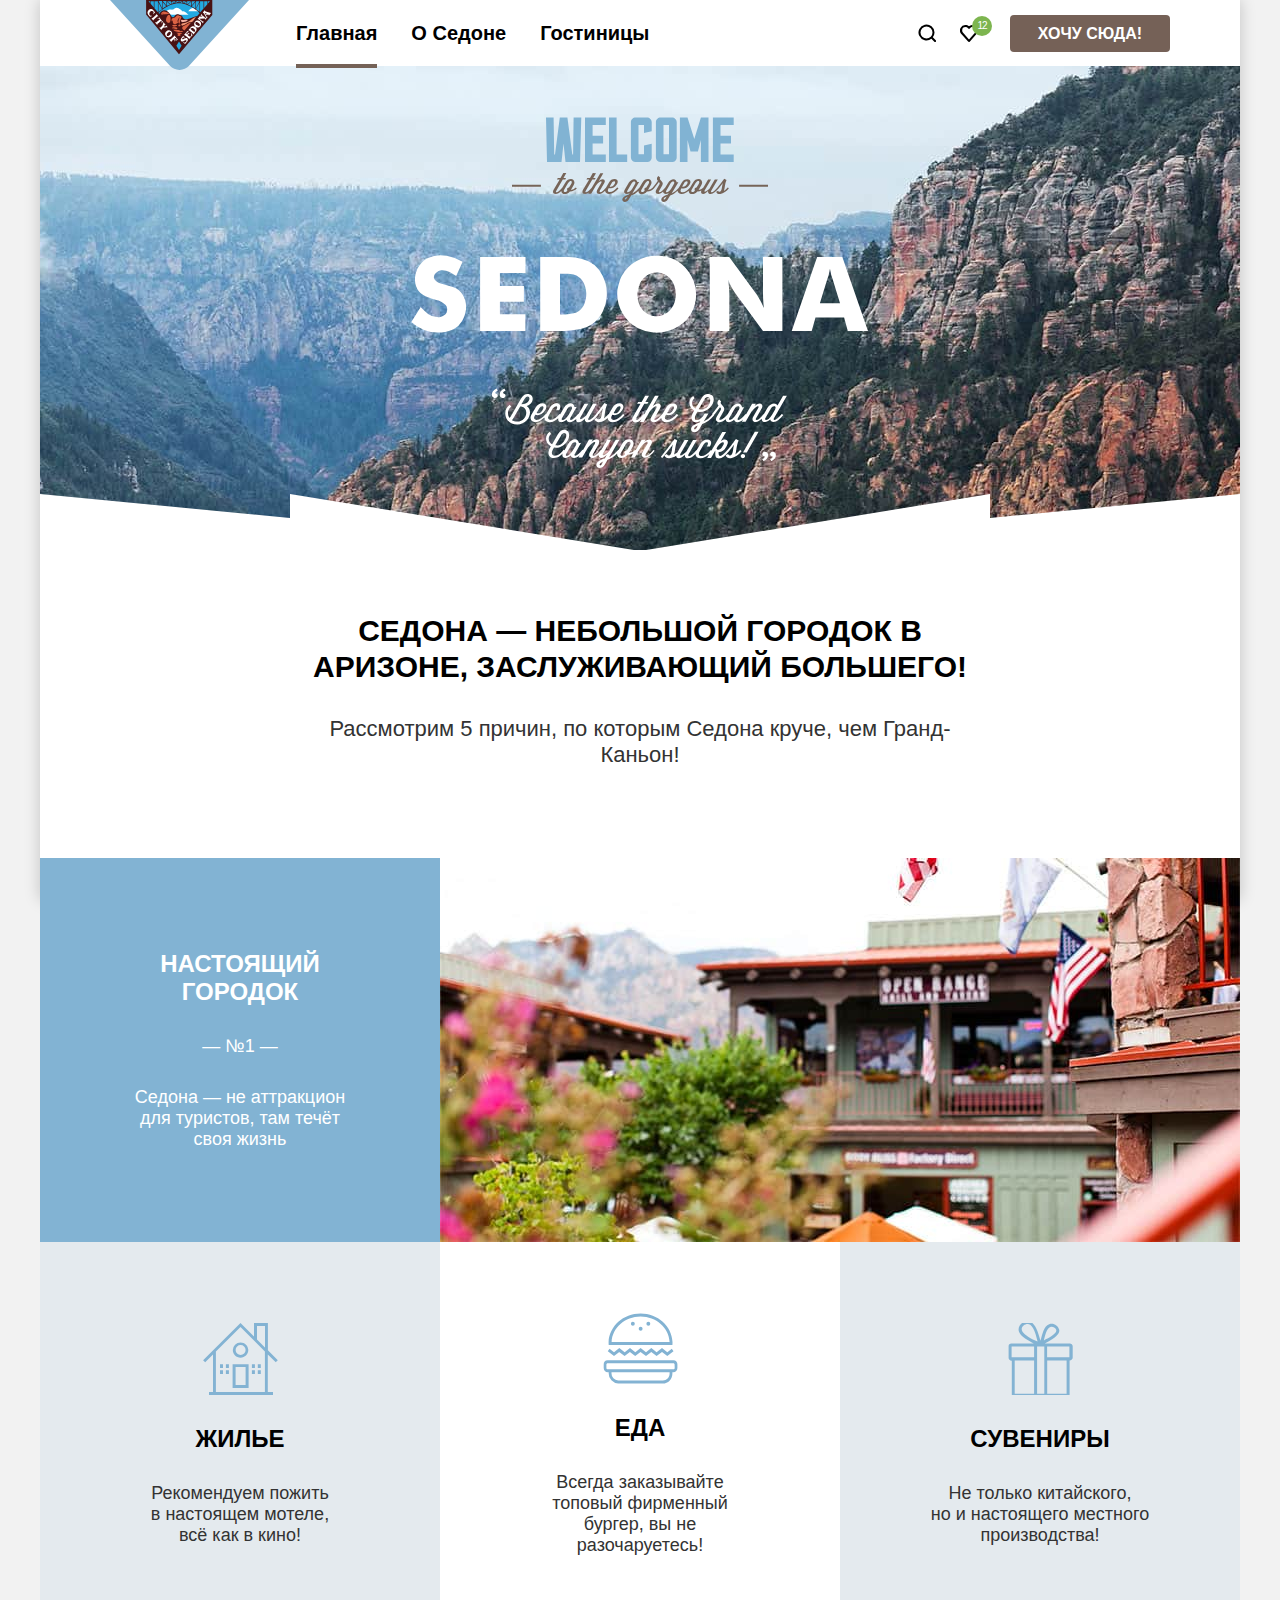
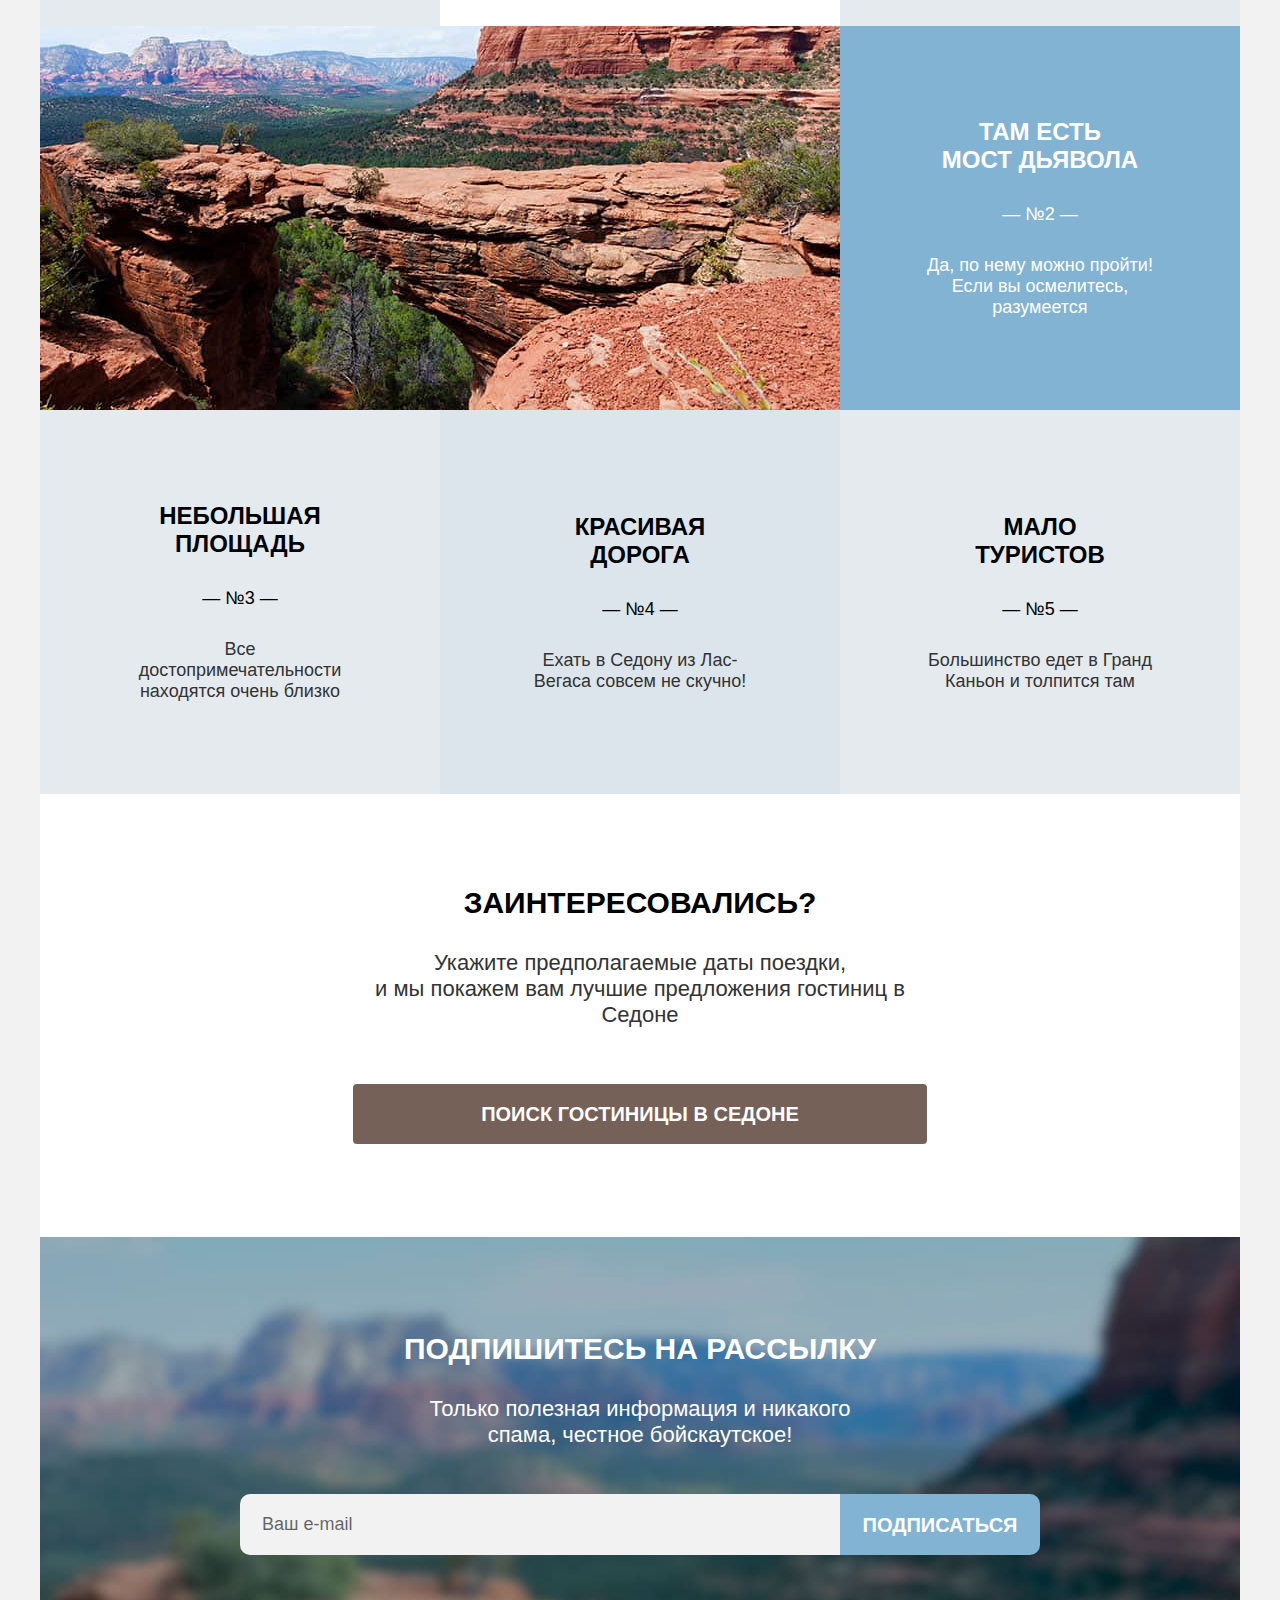
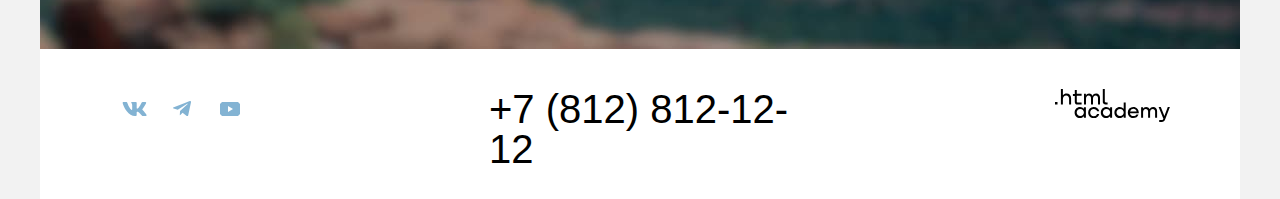
==== index.html @ fab1c2df "Добавляет стилизацию инпутам" ====
<!DOCTYPE html>
<html lang="ru">
  <head>
    <meta charset="utf-8" />
    <title>HTML Academy: Седона</title>
    <link rel="stylesheet" href="styles/style.css" />
  </head>

  <body>
    <div class="size-fix">
      <header class="page-header">
        <nav class="navigation">
          <a class="page-header-logo" href="index.html">
            <img
              class="page-header-logo-img"
              alt="Логотип."
              src="images/sedona-logo.svg"
              width="139"
              height="70"
            />
          </a>
          <ul class="navigation-list">
            <li class="navigation-item navigation-item-current">
              <a class="navigation-link navigation-link-current" href="index.html">Главная</a>
            </li>
            <li class="navigation-item">
              <a class="navigation-link" href="#">О Седоне</a>
            </li>
            <li class="navigation-item">
              <a class="navigation-link" href="catalog.html">Гостиницы</a>
            </li>
          </ul>
          <ul class="navigation-list navigation-list-icons">
            <li class="navigation-icon">
              <a class="navigation-link-icon" href="#">
                <svg
                  class="navigation-icon-svg"
                  width="18"
                  height="18"
                  fill="none"
                  aria-hidden="true"
                  focusable="false"
                  xmlns="http://www.w3.org/2000/svg"
                >
                  <path
                    d="m18.5 17-3.7-3.7a8 8 0 0 0 1.7-4.8 8 8 0 1 0-3.1 6.3l3.7 3.7 1.4-1.5Zm-10-2.5a6 6 0 0 1-6-6 6 6 0 0 1 12 0 6 6 0 0 1-6 6Z"
                    fill="#000"
                  />
                </svg>
                <span class="visually-hidden">Поиск</span>
              </a>
            </li>
            <li class="navigation-icon">
              <a class="navigation-link-icon" href="#">
                <svg
                  class="navigation-icon-svg"
                  width="18"
                  height="17"
                  fill="none"
                  aria-hidden="true"
                  focusable="false"
                  xmlns="http://www.w3.org/2000/svg"
                >
                  <path
                    d="M8.9 17a1 1 0 0 1-.8-.4l-7-7.9A5.4 5.4 0 0 1 5.5 0C6.8 0 8 .5 9 1.3a5.5 5.5 0 0 1 9 4.1c0 1.3-.5 2.5-1.3 3.4l-7 7.9c-.2.2-.4.3-.8.3Zm-6-9.5L9 14.4l6.2-7c.5-.5.7-1.2.7-2 0-1.8-1.5-3.3-3.3-3.3-1 0-2 .5-2.7 1.3-.3.3-.6.4-.9.4-.3 0-.6-.2-.8-.4a3.7 3.7 0 0 0-2.7-1.3 3.3 3.3 0 0 0-3.3 3.3c-.1.9.3 1.6.7 2.1-.1 0-.1 0 0 0Z"
                    fill="#000"
                  />
                </svg>
                <span class="visually-hidden">Избранное</span>
                <span class="navigation-item favourite-number">12</span>
              </a>
            </li>
            <li class="navigation-icon">
              <a class="navigation-link-icon" href="#">
                <span class="button navigation-button button-small button-brown"
                  >Хочу сюда!</span
                >
              </a>
            </li>
          </ul>
        </nav>
      </header>

      <main class="main-container main-index">
        <section class="promo-image">
          <h1 class="visually-hidden">Сайт города Седона.</h1>

          <div class="promo-image-bottom">
            <img
              class="promo-text"
              src="images/welcome-to-sedona-because-logo.svg"
              alt="Welcome to the gorgeous Sedona. Because the Grand Canyon sucks!"
              width="458"
              height="352"
            />
          </div>
        </section>

        <section class="promo">
          <div class="promo-container">
            <p class="promo-title">
              Седона — небольшой городок в Аризоне, заслуживающий большего!
            </p>
            <p class="promo-description">
              Рассмотрим 5 причин, по которым Седона круче, чем Гранд-Каньон!
            </p>
          </div>
        </section>

        <section class="advantages">
          <h2 class="visually-hidden">5 причин посетить город Седона</h2>

          <ul class="advantages-list">
            <li
              class="advantages-item advantages-item-big advantages-item-container"
            >
              <div class="advantages-block advantages-block-with-photo">
                <h3 class="advantages-title">Настоящий городок</h3>
                <span class="advantages-number">— №1 —</span>
                <p class="advantages-description">
                  Седона — не аттракцион для туристов, там течёт своя жизнь
                </p>
              </div>
              <div
                class="advantages-block-image advantages-block-image-true-towm"
              ></div>
              <ul class="advantages-list-true-town">
                <li class="advantages-item">
                  <div
                    class="advantages-block advantages-block-light-blue advantages-block-accomodation"
                  >
                    <h3 class="advantages-title">Жилье</h3>
                    <p class="advantages-description">
                      Рекомендуем пожить<br />
                      в настоящем мотеле,<br />
                      всё как в кино!
                    </p>
                  </div>
                </li>
                <li class="advantages-block-true-town">
                  <div
                    class="advantages-block advantages-block-white advantages-block-food"
                  >
                    <h3 class="advantages-title">Еда</h3>
                    <p class="advantages-description">
                      Всегда заказывайте<br />
                      топовый фирменный бургер, вы не разочаруетесь!
                    </p>
                  </div>
                </li>
                <li class="advantages-item">
                  <div
                    class="advantages-block advantages-block-light-blue advantages-block-souvenirs"
                  >
                    <h3 class="advantages-title">Сувениры</h3>
                    <p class="advantages-description">
                      Не только китайского,<br />
                      но и настоящего местного производства!
                    </p>
                  </div>
                </li>
              </ul>
            </li>
            <li class="advantages-item advantages-item-big">
              <div
                class="advantages-block-image advantages-block-image-devils-bridge"
              ></div>
              <div class="advantages-block advantages-block-with-photo">
                <h3 class="advantages-title">Там есть <br />мост дьявола</h3>
                <span class="advantages-number">— №2 —</span>
                <p class="advantages-description">
                  Да, по нему можно пройти! Если вы осмелитесь, разумеется
                </p>
              </div>
            </li>
            <li class="advantages-item">
              <div class="advantages-block advantages-block-light-blue">
                <h3 class="advantages-title">Небольшая площадь</h3>
                <span class="advantages-number">— №3 —</span>
                <p class="advantages-description">
                  Все достопримечательности находятся очень близко
                </p>
              </div>
            </li>
            <li class="advantages-item">
              <div class="advantages-block advantages-block-blue">
                <h3 class="advantages-title">
                  Красивая<br />
                  дорога
                </h3>
                <span class="advantages-number">— №4 —</span>
                <p class="advantages-description">
                  Ехать в Седону из Лас-Вегаса совсем не скучно!
                </p>
              </div>
            </li>
            <li class="advantages-item">
              <div class="advantages-block advantages-block-light-blue">
                <h3 class="advantages-title">Мало <br />туристов</h3>
                <span class="advantages-number">— №5 —</span>
                <p class="advantages-description">
                  Большинство едет в Гранд Каньон и толпится там
                </p>
              </div>
            </li>
          </ul>
        </section>

        <section class="interested">
          <div class="interested-container">
            <h2 class="interested-title">Заинтересовались?</h2>
            <p class="interested-description">
              Укажите предполагаемые даты поездки,<br />
              и мы покажем вам лучшие предложения гостиниц в Седоне
            </p>
            <a class="button interested-button button-brown" href="catalog.html">
              поиск гостиницы в Седоне
            </a>
          </div>
        </section>
      </main>

      <!-- Футер -->

      <footer class="page-footer">
        <section class="subscription subscription-page">
          <div class="subscription-container">
            <h2 class="sudscription-title">Подпишитесь на рассылку</h2>
            <p class="subscription-description">
              Только полезная информация и никакого спама, честное бойскаутское!
            </p>
            <form
              class="subscription-form"
              action="https://echo.htmlacademy.ru/"
              method="post"
            >
              <input class="subscription-email" type="email" name="email" placeholder="Ваш e-mail" />
              <button class="button subscription-button button-blue" type="submit">
                Подписаться
              </button>
            </form>
          </div>
        </section>

            <section class="page-footer-bottom">
              <div class="page-footer-navigation">
                <section class="footer-social">
                  <h2 class="visually-hidden">Ссылки на социальные сети</h2>
                  <ul class="footer-social-list">
                    <li class="footer-social-item">
                      <a
                        class="footer-social-link"
                        href="https://vk.com/htmlacademy"
                      >
                        <svg
                          class="footer-social-icon"
                          width="25"
                          height="14"
                          viewBox="0 0 25 14"
                          fill="none"
                          xmlns="http://www.w3.org/2000/svg"
                        >
                          <path
                            fill-rule="evenodd"
                            clip-rule="evenodd"
                            d="M24.12.95c.16-.55 0-.95-.8-.95H20.7c-.67 0-.98.35-1.15.73 0 0-1.33 3.2-3.22 5.27-.61.6-.9.8-1.23.8-.16 0-.41-.2-.41-.74V.95c0-.66-.19-.95-.74-.95H9.82c-.42 0-.67.3-.67.6 0 .61.95.76 1.04 2.5v3.8c0 .84-.15.99-.48.99-.9 0-3.06-3.21-4.34-6.89-.25-.71-.5-1-1.18-1H1.57c-.75 0-.9.35-.9.73 0 .68.89 4.07 4.14 8.55 2.17 3.06 5.23 4.72 8 4.72 1.68 0 1.88-.37 1.88-1v-2.32c0-.73.16-.88.7-.88.38 0 1.05.2 2.6 1.67 1.79 1.75 2.08 2.53 3.08 2.53h2.63c.75 0 1.12-.37.9-1.1-.23-.72-1.08-1.77-2.2-3.02-.62-.7-1.54-1.47-1.82-1.86-.39-.49-.28-.7 0-1.14 0 0 3.2-4.43 3.54-5.93Z"
                            fill="#83B3D3"
                          />
                        </svg>
                        <span class="visually-hidden">VK</span>
                      </a>
                    </li>
                    <li class="footer-social-item">
                      <a class="footer-social-link" href="https://t.me/htmlacademy">
                        <svg
                          class="footer-social-icon"
                          width="18"
                          height="16"
                          viewBox="0 0 18 16"
                          fill="none"
                          xmlns="http://www.w3.org/2000/svg"
                        >
                          <path
                            d="M16.79.1.84 6.25c-1.09.43-1.08 1.04-.2 1.31l4.1 1.28 9.47-5.98c.44-.27.85-.12.52.18L7.05 9.96l-.28 4.22c.41 0 .6-.19.83-.41l1.99-1.93 4.13 3.05c.77.42 1.31.2 1.5-.7l2.72-12.8c.28-1.12-.43-1.62-1.16-1.3Z"
                            fill="#83B3D3"
                          />
                        </svg>
                        <span class="visually-hidden">Telegram</span>
                      </a>
                    </li>
                    <li class="footer-social-item">
                      <a
                        class="footer-social-link"
                        href="https://www.youtube.com/user/htmlacademyru"
                      >
                        <svg
                          class="footer-social-icon"
                          width="20"
                          height="14"
                          fill="none"
                          xmlns="http://www.w3.org/2000/svg"
                        >
                          <path
                            fill-rule="evenodd"
                            clip-rule="evenodd"
                            d="m18 0 2 2v10l-2 2H2l-2-2V2l2-2h16Zm-5 7-5 3V4l5 3Z"
                            fill="#83B3D3"
                          />
                        </svg>
                        <span class="visually-hidden">YouTube</span>
                      </a>
                    </li>
                  </ul>
                </section>

                <section class="phone">
                  <h2 class="visually-hidden">Телефон</h2>
                  <a class="phone-link" href="tel:+78128121212"
                    >+7 (812) 812-12-12</a
                  >
                </section>

                <section class="copyright">
                  <h2 class="visually-hidden">Кем сделан сайт</h2>
                  <a class="copyright-link" href="https://htmlacademy.ru/">
                    <svg
                      class="copyright-icon"
                      width="115"
                      height="33"
                      fill="none"
                      aria-hidden="true"
                      focusable="false"
                      xmlns="http://www.w3.org/2000/svg"
                    >
                      <path
                        d="M0 12.9v2.6h2.5v-2.6H0ZM11.6 4.5c-1.6 0-2.8.7-3.6 1.7h-.1V0h-2v15.5h2v-5.3c0-2.1 1.3-3.6 3.3-3.6 1.8 0 2.9 1.4 2.9 3.2v5.7h2V9.4c.1-3-1.8-4.9-4.5-4.9ZM26.6 4.8h-4.8V1.1h-2v3.8h-1.9v2h1.9v6c0 1.7 1 2.7 2.7 2.7h4.1v-2h-3.7c-.7 0-1.1-.4-1.1-1.1V6.8h4.8v-2ZM41.1 4.6c-1.6 0-2.9.8-3.5 2.1h-.1a3.7 3.7 0 0 0-3.4-2.1c-1.4 0-2.5.8-3.1 1.8h-.1V4.8H29v10.6h2V10c0-2 1-3.5 2.6-3.5 1.5 0 2.4 1 2.4 2.6v6.3h2V9.8c0-2.4 1.4-3.3 2.6-3.3 1.5 0 2.4 1 2.4 2.6v6.3h2V8.9c.1-2.5-1.4-4.3-3.9-4.3ZM47.8 12.7c0 1.7 1 2.7 2.8 2.7h2v-2h-1.7c-.7 0-1.1-.4-1.1-1.1V0h-2v12.7ZM28.9 19.7a4.9 4.9 0 0 0-3.9-1.8c-3.1 0-5.4 2.3-5.4 5.6s2.3 5.6 5.4 5.6c1.8 0 3-.8 3.8-1.9h.1v1.6h2V18.2h-2v1.5Zm-3.6 7.4a3.5 3.5 0 0 1-3.6-3.6c0-2 1.4-3.6 3.6-3.6s3.6 1.6 3.6 3.6c0 1.9-1.4 3.6-3.6 3.6ZM44.2 22c-.5-2.4-2.6-4.1-5.4-4.1a5.4 5.4 0 0 0-5.6 5.6c0 3.1 2.2 5.6 5.6 5.6 2.8 0 4.9-1.8 5.4-4.2h-2.1a3.4 3.4 0 0 1-3.3 2.3 3.5 3.5 0 0 1-3.6-3.6c0-2 1.4-3.6 3.6-3.6 1.6 0 2.8 1 3.3 2.2h2.1V22ZM55.1 19.7a4.9 4.9 0 0 0-3.9-1.8c-3.1 0-5.4 2.3-5.4 5.6s2.3 5.6 5.4 5.6c1.8 0 3-.8 3.8-1.9h.1v1.6h2V18.2h-2v1.5Zm-3.6 7.4a3.5 3.5 0 0 1-3.6-3.6c0-2 1.4-3.6 3.6-3.6s3.6 1.6 3.6 3.6c0 1.9-1.5 3.6-3.6 3.6ZM68.7 19.8a5 5 0 0 0-3.9-1.9c-3.1 0-5.4 2.3-5.4 5.6s2.2 5.6 5.4 5.6c1.7 0 3-.8 3.8-1.8h.1v1.5h2V13.4h-2v6.4Zm-3.6 7.3a3.5 3.5 0 0 1-3.6-3.6c0-2 1.4-3.6 3.6-3.6s3.6 1.6 3.6 3.6c-.1 2-1.5 3.6-3.6 3.6ZM78.3 17.9a5.4 5.4 0 0 0-5.5 5.6c0 3 2.1 5.6 5.5 5.6 2.5 0 4.5-1.3 5.2-3.6h-2.1c-.5 1-1.6 1.6-3 1.6-1.9 0-3.3-1.3-3.4-2.9h8.8c.2-3.6-2-6.3-5.5-6.3Zm0 1.9c1.7 0 3 1 3.3 2.6h-6.5a3.2 3.2 0 0 1 3.2-2.6ZM98.2 17.9a4 4 0 0 0-3.6 2h-.1c-.6-1.2-1.8-2-3.4-2-1.4 0-2.5.7-3.1 1.8v-1.5h-1.9v10.6h2v-5.4c0-2 1-3.4 2.6-3.5 1.5 0 2.4 1 2.4 2.6v6.3h2v-5.6c0-2.4 1.4-3.3 2.6-3.3 1.5 0 2.4 1 2.4 2.6v6.3h2v-6.5c.1-2.6-1.4-4.4-3.9-4.4ZM109.4 27l-3.6-8.9h-2.2l4.8 11.6c-.3.9-.7 1.2-1.7 1.2h-2.5v2h2.5c1.8 0 2.8-.8 3.5-2.6l4.7-12.2h-2.1l-3.4 8.9Z"
                        fill="#000"
                      />
                    </svg>
                  </a>
                </section>
              </div>
            </section>
      </footer>
    </div>
  </body>
</html>
---- styles/style.css ----
@font-face {
  font-family: "PT Sans";
  font-style: normal;
  font-weight: 400;
  src: url("../fonts/ptsans-400.woff2") format("woff2");
  font-display: swap;
}

@font-face {
  font-family: "PT Sans";
  font-style: normal;
  font-weight: 700;
  src: url("../fonts/ptsans-700.woff2") format("woff2");
  font-display: swap;
}

/* Общие для страницы */

html {
  height: 100%;
}

body {
  margin: 0 auto;
  display: flex;
  flex-direction: column;
  height: 100%;
  font-family: "PT Sans", sans-serif;
  font-size: 22px;
  line-height: 26px;
  background-color: #F2F2F2;
  color: #000000;
}

.size-fix {
  display: flex;
  flex-direction: column;
  width: 1200px;
  min-height: 100%;
  margin: 0 auto;
  box-shadow: 0px 0px 15px rgba(0, 0, 0, 0.2);
}

.visually-hidden {
  position: absolute;
  width: 1px;
  height: 1px;
  margin: -1px;
  padding: 0;
  border: 0;
  clip: rect(0 0 0 0);
  overflow: hidden;
}

.button {
  text-transform: uppercase;
  font-weight: 700;
  text-decoration: none;
  text-align: center;
  color: #FFFFFF;
  border-radius: 4px;
  cursor: pointer;
}

.button:active {
  color: rgba(255, 255, 255, 0.3);
}

.button:disabled {
  background-color: #E5E5E5;
}

.button-small {
  display: block;
  margin: 0;
  padding-top: 9px;
  padding-right: 15px;
  padding-bottom: 8px;
  padding-left: 15px;
}

.button-brown:hover,
.button-brown:focus {
  background-color: #615048;
}

.button-blue:hover,
.button-blue:focus {
  background-color: #68A2CA;
}

.button-favourits-added:hover,
.button-favourits-added:focus {
  background-color: #6C9E42;
}

.page-select {
  margin: 0;
  padding: 0;
  height: 49px;
  border: 2px solid #E5E5E5;
  border-radius: 4px;
  font-size: 18px;
  line-height: 21px;
  font-family: inherit;
  vertical-align: center;
  color: #333333;
  background-image: url("../images/selector-arrow.svg");
  background-repeat: no-repeat;
  background-position: right 21px center;
  background-size: 12px;
  cursor: pointer;
  outline-style: none;
  appearance: none;
  -webkit-appearance: none;
  -moz-appearance: none;
}

.page-select:hover,
.page-select:focus {
  border-color: #68A2CA;
}

.page-select:active {
  border-color: #3F5E72;
}

.page-select:disabled {
  border-color: rgba(0, 0, 0, 0.3);
  color: rgba(0, 0, 0, 0.3);
}

/* Шапка */

.page-header {
  background: #FFFFFF;
  color: #000000;
}

.page-header-logo {
  display: block;
  width: 139px;
  min-height: 100%;
  margin: 0;
  margin-right: 30px;
  margin-bottom: -5px;
  z-index: 1;
}

.page-header-logo-img {
  display: block;
}

.navigation {
  display: flex;
  width: 1060px;
  margin: 0 auto;
}

.navigation-list {
  display: flex;
  flex-wrap: wrap;
  margin: 0;
  padding: 0;
  width: 500px;
  list-style: none;
}

.navigation-list-icons {
  display: flex;
  flex-wrap: wrap;
  justify-content: flex-end;
  align-items: center;
  width: 310px;
  margin-left: auto;
  list-style: none;
}

.navigation-link-current::after {
  content: "";
  position: absolute;
  border: 2px solid #756257;
  height: 0px;
  left: 17px;
  right: 17px;
  top: 64px;
}

.navigation-link {
  display: block;
  position: relative;
  padding: 20px 17px;
  font-size: 20px;
  line-height: 26px;
  font-weight: 700;
  text-align: center;
  text-decoration: none;
  text-transform: capitalize;
  background: #FFFFFF;
  color: #000000;
}

.navigation-link-icon {
  position: relative;
  display: flex;
  align-items: center;
  justify-content: center;
  min-width: 42px;
  margin: 0;
  padding: 0;
  text-decoration: none;
}

.favourite-number {
  display: flex;
  position: absolute;
  align-items: center;
  justify-content: center;
  bottom: 6px;
  left: 24px;
  margin: 0;
  padding: 0;
  background-color: #7DB54F;
  width: 20px;
  height: 20px;
  border-radius: 50%;
  font-size: 10px;
  line-height: 13px;
  letter-spacing: -0.1em;
  font-weight: 400;
  color: #FFFFFF;
}

.navigation-button {
  min-width: 130px;
  margin-left: 20px;
  background: #756157;
  font-size: 16px;
  line-height: 20px;
}

/* Главная страница */

.main-container {
  margin: 0;
  flex-grow: 1;
}

.promo-image {
  background-image: url("../images/promo-background.jpg");
  background-repeat: no-repeat;
  background-size: 100% 100%;
  text-align: center;
  background-color: #000000;
  color: #FFFFFF;
}

.promo-text {
  display: block;
  margin: 0 auto;
}


.promo-image-bottom {
  padding-top: 51px;
  padding-bottom: 82px;
  margin-bottom: -1px;
  background-image: url("../images/promo-image-triangles.svg");
  background-size: auto auto;
  background-position: center bottom;
  background-repeat: no-repeat;
}

.promo {
  text-align: center;
  background-color: #FFFFFF;
  color: #000000;
  margin: 0;
  padding: 63px 0 90px;
}

.promo-container {
  width: 680px;
  margin: 0 auto;
}

.promo-title {
  font-weight: 700;
  font-size: 30px;
  line-height: 36px;
  text-transform: uppercase;
  margin: 0 0 31px;
}

.promo-description {
  color: #333333;
  margin: 0;
}


.advantages-list {
  margin: 0;
  padding: 0;
  display: grid;
  grid-template-columns: repeat(3, 400px);
  grid-template-rows: auto auto auto;
}

.advantages-block-image {
  min-height: 100%;
  background-size: auto auto;
  background-position: center bottom;
  background-repeat: no-repeat;
  grid-column: span 2;
}

.advantages-block-image-true-towm {
  background-image: url("../images/advantages-1.jpg");
}

.advantages-block-image-devils-bridge {
  background-image: url("../images/advantages-2.jpg");
}

.advantages-item-container {
  grid-column: span 3;
  display: grid;
  grid-template-columns: repeat(3, 400px);
  grid-template-rows: auto auto;
}

.advantages-list-true-town {
  margin: 0;
  padding: 0;
  display: grid;
  grid-template-columns: repeat(3, 400px);
  min-height: 384px;
  list-style-type: none;
}

.advantages-item {
  width: 400px;
  min-height: 384px;
  text-align: center;
  list-style-type: none;
}

.advantages-item-big {
  grid-column: span 3;
  display: grid;
  grid-template-columns: repeat(3, 400px);
}

.advantages-title {
  margin: 0;
  margin-bottom: 30px;
  font-weight: 700;
  font-size: 24px;
  line-height: 28px;
  text-transform: uppercase;
  color: #000000;
}

.advantages-number {
  margin: 0;
  margin-bottom: 30px;
  font-size: 18px;
  line-height: 21px;
  color: #000000;
}

.advantages-description {
  margin: 0;
  font-size: 18px;
  line-height: 21px;
  color: #333333;
}

.advantages-block {
  min-height: 384px;
  display: flex;
  padding: 0 85px;
  flex-direction: column;
  align-content: center;
  justify-content: center;
}


.advantages-block-with-photo {
  background-color: #82B3D3;
  color: #FFFFFF;
}

.advantages-block-with-photo .advantages-title {
  color: #FFFFFF;
}

.advantages-block-with-photo .advantages-number {
  color: #FFFFFF;
}

.advantages-block-with-photo .advantages-description {
  color: #FFFFFF;
}

.advantages-block-light-blue {
  background-color: rgba(131, 179, 211, 0.12);
}

.advantages-block-white {
  background-color: #FFFFFF;
}

.advantages-block-blue {
  background-color: rgba(131, 179, 211, 0.2);
}

.advantages-block-accomodation::before {
  content: "";
  width: 75px;
  height: 72px;
  margin: 0 auto;
  margin-bottom: 30px;
  background-image: url("../images/accomodation-icon.svg");
  background-repeat: no-repeat;
  background-position: center;
}

.advantages-block-food::before {
  content: "";
  width: 75px;
  height: 72px;
  margin: 0 auto;
  margin-bottom: 30px;
  background-image: url("../images/food-icon.svg");
  background-repeat: no-repeat;
  background-position: center;
}

.advantages-block-souvenirs::before {
  content: "";
  width: 75px;
  height: 72px;
  margin: 0 auto;
  margin-bottom: 30px;
  background-image: url("../images/souvenirs-icon.svg");
  background-repeat: no-repeat;
  background-position: center;
}

.interested {
  margin: 0;
  padding-top: 91px;
  padding-bottom: 93px;
  text-align: center;
  background-color: #FFFFFF;
  color: #000000;
}

.interested-container {
  margin: 0 auto;
  width: 592px;
}

.interested-title {
  margin: 0;
  margin-bottom: 29px;
  font-weight: 700;
  font-size: 30px;
  line-height: 36px;
  text-transform: uppercase;
  color: #000000;
}

.interested-description {
  margin-bottom: 56px;
  color: #333333;
}

.interested-button {
  display: inline-block;
  padding: 12px 15px;
  min-width: 544px;
  font-size: 20px;
  line-height: 36px;
  background-color: #756157;
}

.subscription {
  padding-top: 94px;
  padding-bottom: 94px;
  text-align: center;
}

.subscription-container {
  margin: 0 auto;
  width: 800px;
}

.subscription-page {
  background-color: #333333;
  color: #FFFFFF;
  background-image: url("../images/subscription-background.jpg");
  background-size: 100% 100%;
  background-repeat: no-repeat;
  text-align: center;
}

.sudscription-title {
  margin: 0;
  margin-bottom: 29px;
  font-weight: 700;
  font-size: 30px;
  line-height: 36px;
  text-transform: uppercase;
}

.subscription-description {
  margin: 0 auto;
  margin-bottom: 46px;
  width: 480px;
}

.subscription-form {
  display: flex;
  margin: 0 auto;
}

.subscription-email {
  margin: 0;
  padding: 20px 0 20px 22px;
  border: none;
  border-radius: 10px 0px 0px 10px;
  flex-grow: 1;
  background: #F2F2F2;
  color: #000000;
  font-family: inherit;
  font-style: normal;
  font-weight: 400;
  font-size: 18px;
  line-height: 21px;
}

.subscription-email::-moz-placeholder {
  color: rgba(0, 0, 0, 0.6);
}

.subscription-email::-webkit-input-placeholder {
  color: rgba(0, 0, 0, 0.6);
}

.subscription-email:hover {
  background: #E6E6E6;
  color: #000000;
}

.subscription-email:focus {
  background: #E6E6E6;
  color: #000000;
  box-shadow: 0 0 0 3px #83B3D3;
  outline-style: none;
}

.subscription-email:active {
  background: #FFFFFF;
  color: #000000;
}

.subscription-button {
  display: inline-block;
  border: none;
  margin: 0;
  padding: 12px 15px;
  min-width: 200px;
  font-size: 20px;
  line-height: 36px;
  background-color: #82B3D3;
  border-radius: 0px 10px 10px 0px;
}

/* Футер страницы */

.page-footer-bottom {
  background-color: #FFFFFF;
  color: #000000;
}

.page-footer-navigation {
  display: flex;
  justify-content: space-between;
  width: 1060px;
  margin: 0 auto;
  padding-top: 40px;
  padding-bottom: 30px;
}

.footer-social {
  max-width: 170px;
}

.footer-social-list {
  display: flex;
  flex-wrap: wrap;
  margin: 0;
  padding: 0;
  min-width: 26px;
  min-height: 20px;
}

.footer-social-item {
  list-style-type: none;
}

.footer-social-link {
  display: flex;
  align-items: center;
  justify-content: center;
  width: 48px;
  height: 40px;
}

.footer-social-link:hover path,
.footer-social-link:focus path {
  fill: #68A2CA;
}

.footer-social-link:active path {
  fill: rgba(104, 162, 202, 0.3);
}

.phone {
  width: 331px;
}

.footer-phone {
  font-size: 40px;
  line-height: 40px;
  text-decoration: none;
  color: #000000;
}

.phone-link {
  font-size: 40px;
  line-height: 40px;
  text-decoration: none;
  color: #000000;
}

.phone-link:hover,
.phone-link:focus {
  color: #756157;
}

.phone-link:active {
  color: rgba(117, 97, 87, 0.3);
}

.copyright-icon:hover path,
.copyright-icon:focus path {
  fill: #756157;
}

.copyright-icon:active path {
  fill: rgba(117, 97, 87, 0.3);
}

/* Каталог */

.main-catalog {
  margin: 0;
  flex-grow: 1;
}

/* Фильтры каталога */

.catalog-header {
  padding: 35px 70px 70px;
  background-image: url("../images/filter-background.jpg");
  background-color: #000000;
  background-repeat: no-repeat;
  background-size: 100% 100%;
  color: #FFFFFF;
}

.catalog-header-container {
  width: 1060px;
  margin: 0 auto;
}

.catalog-title {
  margin: 0;
  padding: 0;
  margin-bottom: 10px;
  font-weight: 700;
  font-size: 60px;
  line-height: 78px;
}

.breadcrumbs {
  display: flex;
  margin: 0;
  padding: 0;
  margin-left: 2px;
  width: 120px;
  list-style-type: none;
}

.breadcrumbs-item {
  display: flex;
  flex-wrap: no-wrap;
  align-items: center;
  font-size: 16px;
  line-height: 21px;
  margin-right: 10px;
  margin-bottom: 40px;
}

.breadcrumbs-link {
  margin: 0;
  padding: 0;
  margin-right: 10px;
  cursor: pointer;
}

.breadcrumbs-link:hover,
.breadcrumbs-link:hover path {
  color: rgba(255, 255, 255, 0.6);
  fill: rgba(255, 255, 255, 0.6);
}

.breadcrumbs-link:active,
.breadcrumbs-link:active path {
  color: rgba(255, 255, 255, 0.3);
  fill: rgba(255, 255, 255, 0.3);
}

.breadcrumbs-item:not(:last-child)::after {
  content: "";
  width: 12px;
  height: 12px;
  background-image: url("../images/breadcrumbs-more.svg");
  background-repeat: no-repeat;
  background-position: center;
}


.catalog-filter-form {
  display: flex;
  flex-wrap: nowrap;
}

.catalog-filter-group {
  margin: 0;
  margin-right: 70px;
  padding: 0;
  border: none;
}

.catalog-filter-form .catalog-filter-group:last-of-type {
  margin-left: auto;
}

.catalog-filter-title {
  margin: 0;
  margin-bottom: 30px;
  padding: 0;
  font-weight: 700;
  font-size: 20px;
  line-height: 26px;
  text-transform: capitalize;
}

.catalog-filter-list {
  margin: 0;
  padding: 0;
}

.catalog-filter-item {
  position: relative;
  margin: 0;
  margin-bottom: 15px;
  padding: 0;
  list-style-type: none;
  font-weight: 400;
  font-size: 18px;
  line-height: 21px;
}

.catalog-filter-item:last-child {
  margin: 0;
}

.control {
  position: relative;
  display: block;
  padding-left: 40px;
  cursor: pointer;
}

.control-mark{
  position: absolute;
  display: block;
  left: 0px;
  width: 20px;
  height: 20px;
  background-color: #FFFFFF;
  border-radius: 4px;
}

.control:hover .control-mark {
  background: rgba(255, 255, 255, 0.6);
}

.control:focus .control-mark {
  background: rgba(255, 255, 255, 0.6);
  box-shadow: 0 0 0 3px #83B3D3;
  outline-style: none;
}

.control:focus {
  outline-style: none;
}

.control:active .control-mark {
  background: rgba(255, 255, 255, 0.3);
}


.control-input[type="radio"] + .control-mark {
  border-radius: 50%;
}

.control-input[type="checkbox"]:checked + .control-mark::before {
  position: absolute;
  width: 20px;
  height: 20px;;
  left: 0;
  background-image: url("../images/checkmark.svg");
  background-repeat: no-repeat;
  background-position: center;
  background-size: 12px;
  content: "";
}

.control-input[type="radio"]:checked + .control-mark::after {
  position: absolute;
  width: 10px;
  height: 10px;;
  left: 5px;
  top: 5px;
  background-color: #3F5E72;
  border-radius: 50%;
  content: "";
}

.range-wrapper-inputs {
  display: flex;
  position: relative;
  margin-top: 4px;
  margin-bottom: 28px;
}

.range-input {
  margin: 0;
  padding: 0;
  padding-left: 17px;
  width: 144px;
  height: 48px;
  box-sizing: border-box;
  font-family: inherit;
  font-style: normal;
  font-weight: 400;
  font-size: 18px;
  line-height: 21px;
  color: #FFFFFF;
  background-color: transparent;
  border: 2px solid #FFFFFF;
  cursor: pointer;
  outline-style: none;
  appearance: none;
  -webkit-appearance: none;
  -moz-appearance: none;
}

.range-input::-webkit-outer-spin-button,
.range-input::-webkit-inner-spin-button {
  -webkit-appearance: none;
  margin: 0;
}

.range-input:hover {
  border-color: rgba(255, 255, 255, 0.6);
}

.range-input:focus {
  box-shadow: 0px 0px 0px 3px #81B3D2 inset,
  0px 0px 0px 3px #81B3D2;
}

.range-input:active {
  background: #756257;
}


.range-input-left {
  border-right: 1px solid #FFFFFF;
  border-top-left-radius: 4px;
  border-bottom-left-radius: 4px;
}

.range-input-right {
  border-left: 1px solid #FFFFFF;
  border-top-right-radius: 4px;
  border-bottom-right-radius: 4px;
}

.range-wrapper-inputs::before {
  position: absolute;
  content: "от";
  color: #FFFFFF;
  opacity: 0.3;
  left: 110px;
  right: 13px;
  top: 12px;
  bottom: 15px;
  font-family: inherit;
  font-style: normal;
  font-weight: 400;
  font-size: 18px;
  line-height: 21px;
}

.range-wrapper-inputs::after {
  position: absolute;
  content: "до";
  color: #FFFFFF;
  opacity: 0.3;
  left: 251px;
  right: 17px;
  top: 12px;
  bottom: 15px;
  font-family: inherit;
  font-style: normal;
  font-weight: 400;
  font-size: 18px;
  line-height: 21px;
}

.range-scale {
  position: relative;
  width: 288px;
  height: 4px;
  background-color: rgba(255, 255, 255, 0.3);
}

.range-bar {
  position: relative;
  height: 4px;
  background-color: #FFFFFF;
}

.range-toggle {
  position: absolute;
  width: 20px;
  height: 20px;
  background: #FFFFFF;
  border-radius: 5px;
  text-decoration: none;
  cursor: pointer;
  border: none;
}

.range-toggle:focus {
  box-shadow: 0px 0px 0 3px #83B3D3;
  outline-style: none;
}

.range-toggle:active {
  box-shadow: 0px 0px 0 2px #83B3D3;
}

.toggle-min{
  top: -8px;
}

.toggle-max {
  top: -8px;
  right: -10px;
}

.catalog-filter-buttons-wrapper {
  display: flex;
  flex-direction: column;
  margin-top: 58px;
}

.button-catalog-apply {
  display: inline-block;
  padding: 14px 15px;
  margin-bottom: 20px;
  min-width: 160px;
  background-color: #82B3D3;
  font-size: 16px;
  line-height: 20px;
  border: none;
  cursor: pointer;
}

.catalog-filter-reset {
  display: inline-block;
  background-color: transparent;
  padding: 0;
  margin: 0;
  font-size: 16px;
  line-height: 20px;
  color: #FFFFFF;
  border: none;
  cursor: pointer;
}

.catalog-filter-reset:hover {
  color: rgba(255, 255, 255, 0.6);
}

/* .catalog-filter-reset:focus {
  color: #FFFFFF;
  width: 96px;
  height: 26px;
  border-radius: 3px;
  box-shadow: 0 0 0 3px #83B3D3;
  outline-style: none;
} */

.catalog-filter-reset:active {
  color: rgba(255, 255, 255, 0.3);
}

/* Карточки каталога */

.catalog-hotel {
  background-color: #FFFFFF;
  color: #000000;
}

.catalog-hotel-header {
  display: flex;
  width: 1057px;
  margin: 0 auto;
  margin-bottom: 56px;
  padding-top: 50px;
}

.catalog-hotel-descriprion {
  font-weight: 700;
  font-size: 30px;
  line-height: 36px;
  text-transform: uppercase;
}

.catalog-hotel-select {
  margin-left: auto;
  margin-right: 78px;
  padding-right: 126px;
  padding-left: 17px;

}

.catalog-grid-toggler {
  display: flex;
  box-sizing: border-box;
  align-items: center;
  justify-content: center;
  margin-right: 8px;
  width: 48px;
  height: 48px;
  border: 2px solid #E5E5E5;
  border-radius: 4px;
}

.catalog-grid-toggler:hover,
.catalog-grid-toggler:active {
  border-color: #000000;
}

.catalog-grid-toggler:focus {
  border-color: #68A2CA;
}

.catalog-grid-toggler:last-child {
  margin: 0;
}

.hotel-list {
  display: grid;
  grid-template-columns: repeat(3, 340px);
  gap: 0 18px;
  width: 1056px;
  margin: 0 auto;
  margin-bottom: 66px;
  padding: 0;
}

.hotel-item {
  display: flex;
  flex-direction: column;
  padding: 20px;
  list-style-type: none;
}

.hotel-img {
  display: block;
  margin: 0;
  margin-bottom: 16px;
}

.hotel-title {
  flex-grow: 1;
  margin: 0;
  margin-bottom: 16px;
  font-weight: 700;
  font-size: 24px;
  line-height: 28px;
  color: #000000;
}

.hotel-item-bottom {
  display: grid;
  align-items: center;
  grid-template-columns: 140px 140px;
  gap: 16px 20px;
}

.hotel-description {
  margin: 0;
  font-size: 18px;
  line-height: 21px;
  color: #333333;
}

.hotel-price {
  align-self: end;
  margin: 0;
  font-size: 18px;
  line-height: 21px;
  color: #333333;
}

.button-hotel-description {
  background: #756157;
  font-size: 16px;
  line-height: 20px;
}

.button-favourites {
  background: #82B3D3;
  font-size: 16px;
  line-height: 20px;
}

.button-favourits-added {
  background-color: #7DB54F;
}

.hotel-stars {
  display: flex;
  padding: 10px 0;
  background-image: url("../images/star.svg");
  background-repeat: repeat-x;
}

.hotel-stars-four {
  width: 90px;
}

.hotel-stars-three {
  width: 66px;
}

.hotel-stars-two {
  width: 42px;
}

.hotel-rating {
  display: inline-block;
  padding: 8px 22px;
  border-radius: 4px;
  background: #F2F2F2;
  font-size: 16px;
  line-height: 20px;
  text-align: center;
  text-transform: uppercase;
  color: #333333;
}

.hotel-list-footer-container {
  display: flex;
  position: relative;
  width: 1056px;
  margin: 0 auto;
  padding-top: 30px;
}

.hotel-list-footer-container::before {
  position: absolute;
  left: 0px;
  right: 0px;
  top: 0px;
  border: 1px solid #E6E6E6;
  content: "";
}

.pagination {
  display: flex;
  margin: 0;
  padding: 0;
}

.pagination-item {
  list-style-type: none;
}

.pagination-item:not(:last-child) {
  margin-right: 8px;
}

.pagination-link {
  display: flex;
  box-sizing: border-box;
  justify-content: center;
  align-items: center;
  border-radius: 4px;
  width: 60px;
  height: 60px;
  text-decoration: none;
  font-weight: 700;
  font-size: 20px;
  line-height: 36px;
  text-align: center;
  background-color: #82B3D3;
  color: #FFFFFF;
}

.pagination-link:hover,
.pagination-link:focus {
  background-color: #68A2CA;
}

.pagination-link:active {
  color: rgba(255, 255, 255, 0.3);
}

.pagination-link.pagination-current {
  background-color: #F2F2F2;
  color: #000000;
}

.selection-description {
  margin: 0;
  padding: 0;
  display: inline-block;
  box-sizing: border-box;
}

.select-control {
  margin-left: 51px;
  padding-right: 127px;
  padding-left: 17px;
}

.hotel-list-footer-selection {
  width: 386px;
  margin-left: auto;
  align-self: center;
  font-size: 18px;
  line-height: 21px;
  color: #333333;
}

.subscription.subscription-catalog {
  background-color: #FFFFFF;
  color: #333333;
}

.sudscription-title.sudscription-title-catalog {
  color: #000000;
}
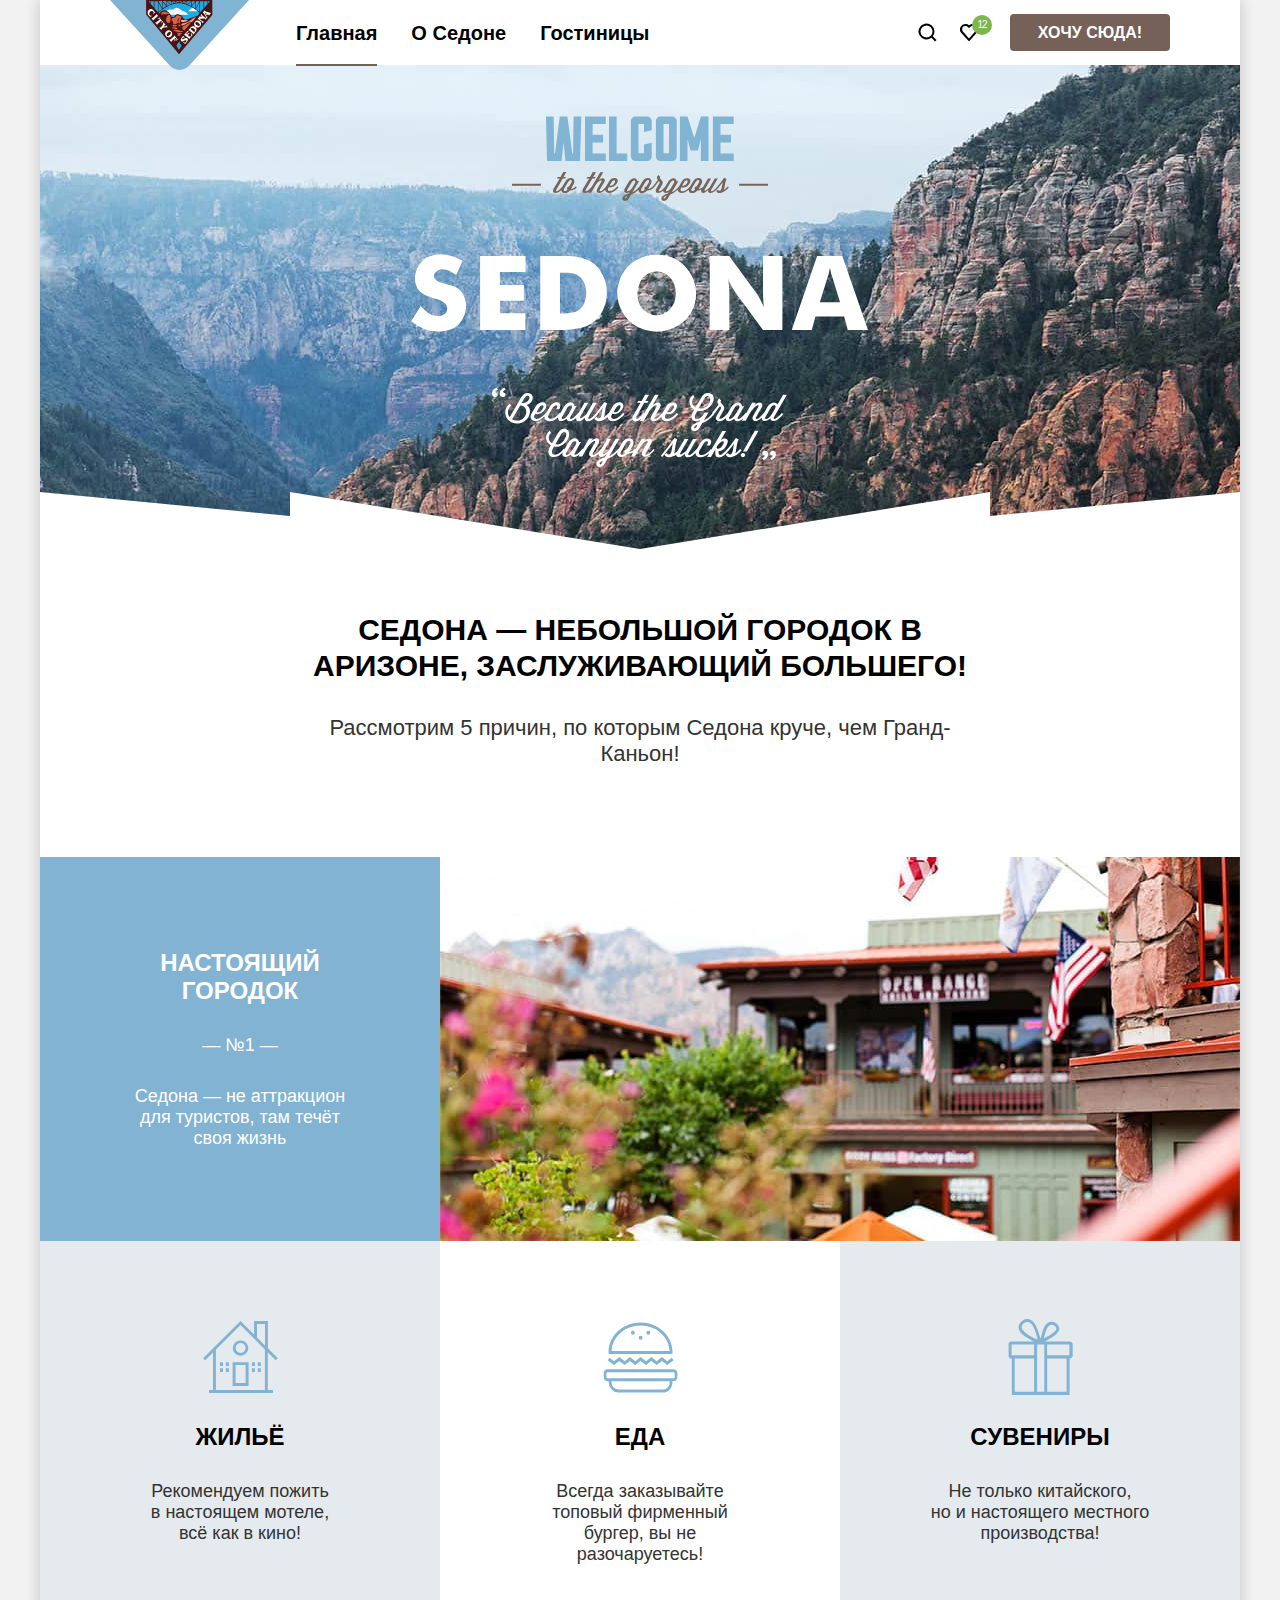
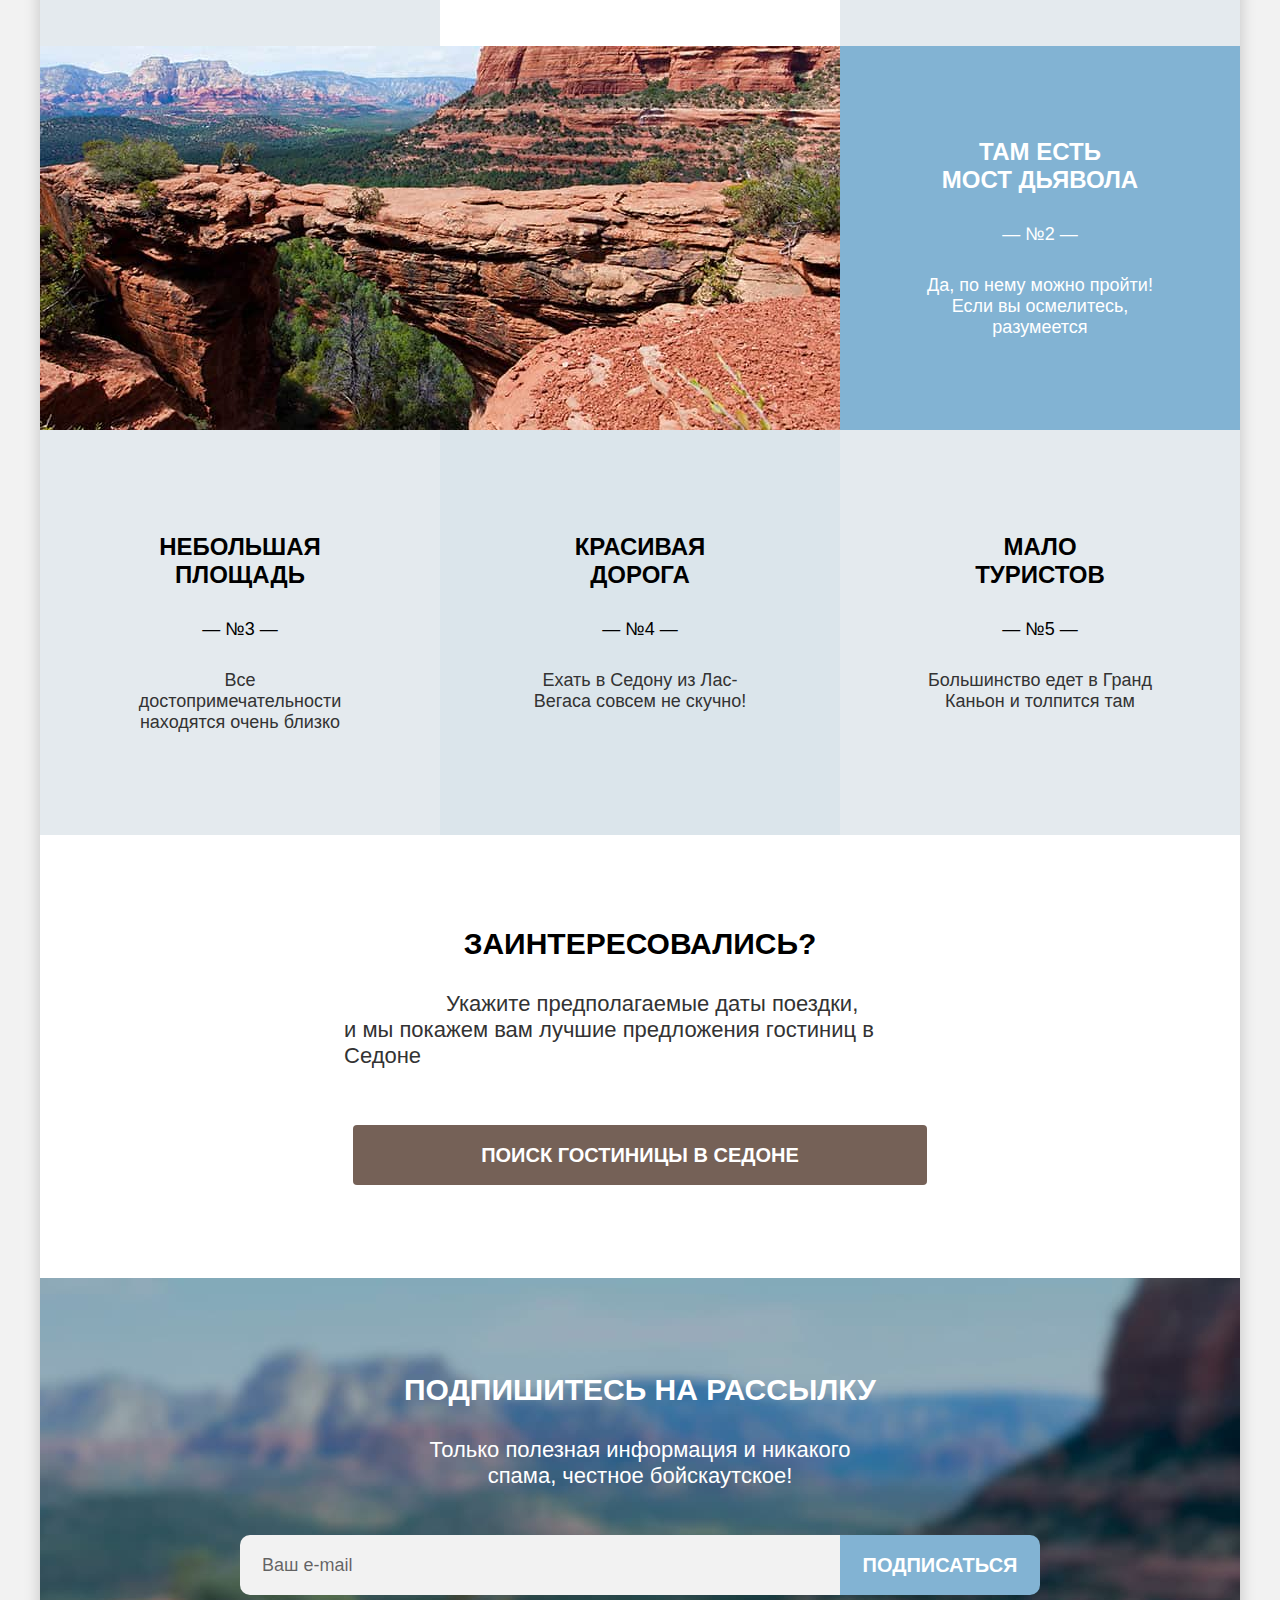
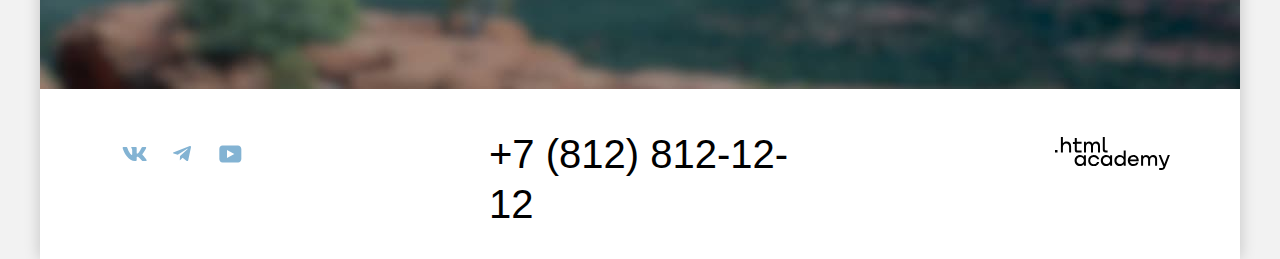
==== commit 6587cf83: "Финализирует проект" ====
--- a/index.html
+++ b/index.html
@@ -9,63 +9,39 @@
   <body>
     <div class="size-fix">
       <header class="page-header">
+        <a class="page-header-logo" href="index.html">
+          <img
+            class="page-header-logo-img"
+            alt="Логотип."
+            src="images/sedona-logo.svg"
+            width="139"
+            height="70"
+          />
+        </a>
         <nav class="navigation">
-          <a class="page-header-logo" href="index.html">
-            <img
-              class="page-header-logo-img"
-              alt="Логотип."
-              src="images/sedona-logo.svg"
-              width="139"
-              height="70"
-            />
-          </a>
           <ul class="navigation-list">
-            <li class="navigation-item navigation-item-current">
-              <a class="navigation-link navigation-link-current" href="index.html">Главная</a>
+            <li class="navigation-item">
+              <a class="navigation-link  navigation-link-current" href="index.html">Главная</a>
             </li>
             <li class="navigation-item">
               <a class="navigation-link" href="#">О Седоне</a>
             </li>
             <li class="navigation-item">
-              <a class="navigation-link" href="catalog.html">Гостиницы</a>
+              <a
+                class="navigation-link"
+                href="catalog.html"
+                >Гостиницы</a
+              >
             </li>
           </ul>
           <ul class="navigation-list navigation-list-icons">
             <li class="navigation-icon">
-              <a class="navigation-link-icon" href="#">
-                <svg
-                  class="navigation-icon-svg"
-                  width="18"
-                  height="18"
-                  fill="none"
-                  aria-hidden="true"
-                  focusable="false"
-                  xmlns="http://www.w3.org/2000/svg"
-                >
-                  <path
-                    d="m18.5 17-3.7-3.7a8 8 0 0 0 1.7-4.8 8 8 0 1 0-3.1 6.3l3.7 3.7 1.4-1.5Zm-10-2.5a6 6 0 0 1-6-6 6 6 0 0 1 12 0 6 6 0 0 1-6 6Z"
-                    fill="#000"
-                  />
-                </svg>
+              <a class="navigation-link-icon navigation-link-icon-search" href="#">
                 <span class="visually-hidden">Поиск</span>
               </a>
             </li>
             <li class="navigation-icon">
-              <a class="navigation-link-icon" href="#">
-                <svg
-                  class="navigation-icon-svg"
-                  width="18"
-                  height="17"
-                  fill="none"
-                  aria-hidden="true"
-                  focusable="false"
-                  xmlns="http://www.w3.org/2000/svg"
-                >
-                  <path
-                    d="M8.9 17a1 1 0 0 1-.8-.4l-7-7.9A5.4 5.4 0 0 1 5.5 0C6.8 0 8 .5 9 1.3a5.5 5.5 0 0 1 9 4.1c0 1.3-.5 2.5-1.3 3.4l-7 7.9c-.2.2-.4.3-.8.3Zm-6-9.5L9 14.4l6.2-7c.5-.5.7-1.2.7-2 0-1.8-1.5-3.3-3.3-3.3-1 0-2 .5-2.7 1.3-.3.3-.6.4-.9.4-.3 0-.6-.2-.8-.4a3.7 3.7 0 0 0-2.7-1.3 3.3 3.3 0 0 0-3.3 3.3c-.1.9.3 1.6.7 2.1-.1 0-.1 0 0 0Z"
-                    fill="#000"
-                  />
-                </svg>
+              <a class="navigation-link-icon navigation-link-icon-favourite" href="#">
                 <span class="visually-hidden">Избранное</span>
                 <span class="navigation-item favourite-number">12</span>
               </a>
@@ -105,11 +81,8 @@
               Рассмотрим 5 причин, по которым Седона круче, чем Гранд-Каньон!
             </p>
           </div>
-        </section>
-
-        <section class="advantages">
+
           <h2 class="visually-hidden">5 причин посетить город Седона</h2>
-
           <ul class="advantages-list">
             <li
               class="advantages-item advantages-item-big advantages-item-container"
@@ -127,9 +100,9 @@
               <ul class="advantages-list-true-town">
                 <li class="advantages-item">
                   <div
-                    class="advantages-block advantages-block-light-blue advantages-block-accomodation"
-                  >
-                    <h3 class="advantages-title">Жилье</h3>
+                    class="advantages-block advantages-block-true-town advantages-block-light-blue advantages-block-accomodation"
+                  >
+                    <h3 class="advantages-title">Жильё</h3>
                     <p class="advantages-description">
                       Рекомендуем пожить<br />
                       в настоящем мотеле,<br />
@@ -137,9 +110,9 @@
                     </p>
                   </div>
                 </li>
-                <li class="advantages-block-true-town">
+                <li class="advantages-item">
                   <div
-                    class="advantages-block advantages-block-white advantages-block-food"
+                    class="advantages-block advantages-block-true-town advantages-block-white advantages-block-food"
                   >
                     <h3 class="advantages-title">Еда</h3>
                     <p class="advantages-description">
@@ -150,7 +123,7 @@
                 </li>
                 <li class="advantages-item">
                   <div
-                    class="advantages-block advantages-block-light-blue advantages-block-souvenirs"
+                    class="advantages-block advantages-block-true-town advantages-block-light-blue advantages-block-souvenirs"
                   >
                     <h3 class="advantages-title">Сувениры</h3>
                     <p class="advantages-description">
@@ -210,8 +183,7 @@
           <div class="interested-container">
             <h2 class="interested-title">Заинтересовались?</h2>
             <p class="interested-description">
-              Укажите предполагаемые даты поездки,<br />
-              и мы покажем вам лучшие предложения гостиниц в Седоне
+              Укажите предполагаемые даты поездки,<br />и мы покажем вам лучшие предложения гостиниц в Седоне
             </p>
             <a class="button interested-button button-brown" href="catalog.html">
               поиск гостиницы в Седоне
@@ -293,19 +265,8 @@
                         class="footer-social-link"
                         href="https://www.youtube.com/user/htmlacademyru"
                       >
-                        <svg
-                          class="footer-social-icon"
-                          width="20"
-                          height="14"
-                          fill="none"
-                          xmlns="http://www.w3.org/2000/svg"
-                        >
-                          <path
-                            fill-rule="evenodd"
-                            clip-rule="evenodd"
-                            d="m18 0 2 2v10l-2 2H2l-2-2V2l2-2h16Zm-5 7-5 3V4l5 3Z"
-                            fill="#83B3D3"
-                          />
+                        <svg width="23" height="18" viewBox="0 0 23 18" fill="none" xmlns="http://www.w3.org/2000/svg">
+                          <path d="M18.9402 0.5H3.50738C1.64668 0.5 0.333252 2.09375 0.333252 3.9V13.9937C0.333252 15.9062 1.64668 17.5 3.50738 17.5H19.1591C20.8009 17.5 22.3333 15.9063 22.3333 14.1V3.9C22.1143 2.09375 20.8009 0.5 18.9402 0.5ZM7.99494 13.0375V4.9625L15.3283 9L7.99494 13.0375Z" fill="#83B3D3"/>
                         </svg>
                         <span class="visually-hidden">YouTube</span>
                       </a>
@@ -343,5 +304,177 @@
             </section>
       </footer>
     </div>
+
+    <!-- Модальное окно -->
+
+    <div class="modal-container modal-container-close">
+      <div class="modal modal-search">
+        <button class="modal-close-button">
+          <span class="visually-hidden">Закрыть</span>
+          <svg
+            class="close-button-cross"
+            viewBox="0 0 13 13"
+            fill="none"
+            xmlns="http://www.w3.org/2000/svg"
+          >
+            <path
+              d="M13 1.2 11.8 0 6.5 5.3 1.2 0 0 1.2l5.3 5.3L0 11.8 1.2 13l5.3-5.3 5.3 5.3 1.2-1.2-5.3-5.3L13 1.2Z"
+              fill="#000"
+            />
+          </svg>
+        </button>
+        <section class="modal-content">
+          <h2 class="modal-title">поиск гостиницы в седоне</h2>
+
+          <form
+            class="search-form"
+            action="https://echo.htmlacademy.ru/"
+            method="get"
+          >
+            <div class="field-group">
+              <label class="modal-label" for="search-checkin"
+                >Дата Заезда:</label
+              >
+              <div class="modal-field-wrapper">
+                <input
+                  class="search-form-field search-form-field-date"
+                  type="text"
+                  id="search-checkin"
+                  name="search-checkin"
+                  placeholder="Укажите дату"
+                  value="27 апреля 2020"
+                />
+                <span class="modal-message modal-warning"
+                  >Мы не можем отправить вас в прошлое.</span
+                >
+              </div>
+            </div>
+            <div class="field-group">
+              <label class="modal-label" for="search-checkout"
+                >Дата Выезда:</label
+              >
+              <div class="modal-field-wrapper">
+                <input
+                  class="search-form-field search-form-field-date"
+                  type="text"
+                  id="search-checkout"
+                  name="search-checkout"
+                  placeholder="Укажите дату"
+                  value="1 сентября 2021"
+                />
+                <span class="modal-message"
+                  >На эти даты есть свободные номера. Пока есть.</span
+                >
+              </div>
+            </div>
+            <div class="field-group-number-wrapper">
+              <div class="field-group">
+                <label class="modal-label" for="search-adults">Взрослые:</label>
+                <div class="input-number-wrapper">
+                <button class="input-number-button input-number-button-minus" type="button">
+                  <span
+                    class="search-form-svg-wrapper"
+                  >
+                    <svg
+                      class="search-form-svg"
+                      viewBox="0 0 13 1"
+                      fill="none"
+                      xmlns="http://www.w3.org/2000/svg"
+                    >
+                      <path d="M0 0v1h13V0H0Z" fill="#000" />
+                    </svg>
+                  </span>
+                </button>
+                <input
+                  class="search-form-field search-form-field-number"
+                  type="number"
+                  id="search-adults"
+                  name="search-adults"
+                  value="2"
+                />
+                <button class="input-number-button  input-number-button-plus" type="button">
+                  <span
+                    class="search-form-svg-wrapper"
+                  >
+                    <svg
+                      class="search-form-svg"
+                      viewBox="0 0 13 13"
+                      fill="none"
+                      xmlns="http://www.w3.org/2000/svg"
+                    >
+                      <path d="M13 6H7V0H6v6H0v1h6v6h1V7h6V6Z" fill="#000" />
+                    </svg>
+                  </span>
+                </button>
+              </div>
+              </div>
+              <div class="field-group">
+                <label
+                  class="modal-label modal-label-with-information"
+                  for="search-kids"
+                  >Дети:
+                  <span class="tooltip">
+                    <button
+                      class="modal-information"
+                      type="button"
+                      aria-labelledby="tooltip-label"
+                    ></button>
+                    <span class="tooltip-text" role="tooltip" id="tooltip-label"
+                      >Укажите количество детей, которые будут с вами, возраст
+                      которых от 6 до 18 лет. Дети до 6 лет размещаются
+                      бесплатно.</span
+                    >
+                  </span>
+                </label>
+                <div class="input-number-wrapper">
+                <button class="input-number-button  input-number-button-minus" type="button">
+                  <span
+                    class="search-form-svg-wrapper"
+                  >
+                    <svg
+                      class="search-form-svg"
+                      viewBox="0 0 13 1"
+                      fill="none"
+                      xmlns="http://www.w3.org/2000/svg"
+                    >
+                      <path d="M0 0v1h13V0H0Z" fill="#000" />
+                    </svg>
+                  </span>
+                </button>
+                <input
+                  class="search-form-field search-form-field-number"
+                  type="number"
+                  id="search-kids"
+                  name="search-kids"
+                  value="1"
+                />
+                <button
+                  class="input-number-button input-number-button-plus"
+                  type="button"
+                >
+                  <span
+                    class="search-form-svg-wrapper"
+                  >
+                    <svg
+                      class="search-form-svg"
+                      viewBox="0 0 13 13"
+                      fill="none"
+                      xmlns="http://www.w3.org/2000/svg"
+                    >
+                      <path d="M13 6H7V0H6v6H0v1h6v6h1V7h6V6Z" fill="#000" />
+                    </svg>
+                  </span>
+                </button>
+              </div>
+              </div>
+            </div>
+            <button class="button button-blue search-form-button" type="submit">
+              найти
+            </button>
+          </form>
+        </section>
+      </div>
+    </div>
+    <script src="./script/script.js"></script>
   </body>
 </html>
--- a/styles/style.css
+++ b/styles/style.css
@@ -22,8 +22,6 @@
 
 body {
   margin: 0 auto;
-  display: flex;
-  flex-direction: column;
   height: 100%;
   font-family: "PT Sans", sans-serif;
   font-size: 22px;
@@ -33,8 +31,6 @@
 }
 
 .size-fix {
-  display: flex;
-  flex-direction: column;
   width: 1200px;
   min-height: 100%;
   margin: 0 auto;
@@ -53,12 +49,15 @@
 }
 
 .button {
+  font-family: inherit;
+  margin: 0;
   text-transform: uppercase;
   font-weight: 700;
   text-decoration: none;
   text-align: center;
   color: #FFFFFF;
   border-radius: 4px;
+  border: none;
   cursor: pointer;
 }
 
@@ -79,19 +78,26 @@
   padding-left: 15px;
 }
 
+.button-blue {
+  background-color: #82B3D3;
+}
+
 .button-brown:hover,
 .button-brown:focus {
   background-color: #615048;
+  outline-style: none;
 }
 
 .button-blue:hover,
 .button-blue:focus {
   background-color: #68A2CA;
+  outline-style: none;
 }
 
 .button-favourits-added:hover,
 .button-favourits-added:focus {
   background-color: #6C9E42;
+  outline-style: none;
 }
 
 .page-select {
@@ -107,7 +113,7 @@
   color: #333333;
   background-image: url("../images/selector-arrow.svg");
   background-repeat: no-repeat;
-  background-position: right 21px center;
+  background-position: right 18px center;
   background-size: 12px;
   cursor: pointer;
   outline-style: none;
@@ -133,6 +139,8 @@
 /* Шапка */
 
 .page-header {
+  display: flex;
+  padding: 0 70px;
   background: #FFFFFF;
   color: #000000;
 }
@@ -147,6 +155,11 @@
   z-index: 1;
 }
 
+.page-header-logo:focus {
+  outline: none;
+  opacity: 0.3;
+}
+
 .page-header-logo-img {
   display: block;
 }
@@ -170,7 +183,7 @@
   display: flex;
   flex-wrap: wrap;
   justify-content: flex-end;
-  align-items: center;
+  align-items: start;
   width: 310px;
   margin-left: auto;
   list-style: none;
@@ -179,7 +192,7 @@
 .navigation-link-current::after {
   content: "";
   position: absolute;
-  border: 2px solid #756257;
+  border: 1px solid #756257;
   height: 0px;
   left: 17px;
   right: 17px;
@@ -189,7 +202,7 @@
 .navigation-link {
   display: block;
   position: relative;
-  padding: 20px 17px;
+  padding: 20px 17px 19px 17px;
   font-size: 20px;
   line-height: 26px;
   font-weight: 700;
@@ -200,10 +213,14 @@
   color: #000000;
 }
 
+.navigation-link:focus {
+  outline: none;
+  color:rgba(0, 0, 0, 0.3);
+}
+
 .navigation-link-icon {
   position: relative;
   display: flex;
-  align-items: center;
   justify-content: center;
   min-width: 42px;
   margin: 0;
@@ -211,15 +228,45 @@
   text-decoration: none;
 }
 
+.navigation-link-icon:focus {
+  outline: none;
+}
+
+.navigation-link-icon:focus .navigation-button {
+  background-color: #615048;
+}
+
+.navigation-link-icon-search:focus,
+.navigation-link-icon-favourite:focus {
+  opacity: 0.3;
+}
+
+.navigation-link-icon-search {
+  background-image: url("../images/search-icon.svg");
+  background-repeat: no-repeat;
+  background-position: center;
+  background-size: 19px;
+  height: 65px;
+}
+
+.navigation-link-icon-favourite {
+  position: relative;
+  background-image: url("../images/favourites-icon.svg");
+  background-repeat: no-repeat;
+  background-position: center;
+  background-size: 18px;
+  height: 65px;
+
+}
+
 .favourite-number {
   display: flex;
   position: absolute;
-  align-items: center;
   justify-content: center;
-  bottom: 6px;
+  bottom: 30px;
   left: 24px;
   margin: 0;
-  padding: 0;
+  padding-top: 3px;
   background-color: #7DB54F;
   width: 20px;
   height: 20px;
@@ -229,11 +276,13 @@
   letter-spacing: -0.1em;
   font-weight: 400;
   color: #FFFFFF;
+  box-sizing: border-box;
 }
 
 .navigation-button {
   min-width: 130px;
   margin-left: 20px;
+  margin-top: 14px;
   background: #756157;
   font-size: 16px;
   line-height: 20px;
@@ -249,7 +298,7 @@
 .promo-image {
   background-image: url("../images/promo-background.jpg");
   background-repeat: no-repeat;
-  background-size: 100% 100%;
+  background-size: cover;
   text-align: center;
   background-color: #000000;
   color: #FFFFFF;
@@ -267,21 +316,16 @@
   margin-bottom: -1px;
   background-image: url("../images/promo-image-triangles.svg");
   background-size: auto auto;
-  background-position: center bottom;
+  background-position: center bottom 1px;
   background-repeat: no-repeat;
 }
 
-.promo {
+.promo-container {
   text-align: center;
   background-color: #FFFFFF;
   color: #000000;
-  margin: 0;
-  padding: 63px 0 90px;
-}
-
-.promo-container {
-  width: 680px;
-  margin: 0 auto;
+  padding: 63px 272px 90px 272px;
+  margin: 0;
 }
 
 .promo-title {
@@ -303,7 +347,6 @@
   padding: 0;
   display: grid;
   grid-template-columns: repeat(3, 400px);
-  grid-template-rows: auto auto auto;
 }
 
 .advantages-block-image {
@@ -316,17 +359,18 @@
 
 .advantages-block-image-true-towm {
   background-image: url("../images/advantages-1.jpg");
+  background-size: cover;
 }
 
 .advantages-block-image-devils-bridge {
   background-image: url("../images/advantages-2.jpg");
+  background-size: cover;
 }
 
 .advantages-item-container {
   grid-column: span 3;
   display: grid;
   grid-template-columns: repeat(3, 400px);
-  grid-template-rows: auto auto;
 }
 
 .advantages-list-true-town {
@@ -339,6 +383,9 @@
 }
 
 .advantages-item {
+  display: flex;
+  flex-grow: 1;
+  box-sizing: border-box;
   width: 400px;
   min-height: 384px;
   text-align: center;
@@ -377,16 +424,21 @@
 }
 
 .advantages-block {
+  box-sizing: border-box;
   min-height: 384px;
   display: flex;
-  padding: 0 85px;
+  flex-grow: 1;
+  padding: 103px 85px 102px 85px;
   flex-direction: column;
-  align-content: center;
-  justify-content: center;
+}
+
+.advantages-block-true-town {
+  padding: 80px 85px 81px 85px;
 }
 
 
 .advantages-block-with-photo {
+  padding: 92px 85px;
   background-color: #82B3D3;
   color: #FFFFFF;
 }
@@ -440,9 +492,9 @@
 .advantages-block-souvenirs::before {
   content: "";
   width: 75px;
-  height: 72px;
-  margin: 0 auto;
-  margin-bottom: 30px;
+  height: 76px;
+  margin: -2px auto;
+  margin-bottom: 28px;
   background-image: url("../images/souvenirs-icon.svg");
   background-repeat: no-repeat;
   background-position: center;
@@ -475,6 +527,8 @@
 .interested-description {
   margin-bottom: 56px;
   color: #333333;
+  text-align: left;
+  text-indent: 102px;
 }
 
 .interested-button {
@@ -487,7 +541,7 @@
 }
 
 .subscription {
-  padding-top: 94px;
+  padding-top: 119px;
   padding-bottom: 94px;
   text-align: center;
 }
@@ -497,13 +551,14 @@
   width: 800px;
 }
 
-.subscription-page {
+.subscription.subscription-page {
   background-color: #333333;
   color: #FFFFFF;
   background-image: url("../images/subscription-background.jpg");
-  background-size: 100% 100%;
+  background-size: cover;
   background-repeat: no-repeat;
   text-align: center;
+  padding: 94px 0 94px 0;
 }
 
 .sudscription-title {
@@ -528,7 +583,7 @@
 
 .subscription-email {
   margin: 0;
-  padding: 20px 0 20px 22px;
+  padding: 20px 0 19px 22px;
   border: none;
   border-radius: 10px 0px 0px 10px;
   flex-grow: 1;
@@ -568,13 +623,12 @@
 
 .subscription-button {
   display: inline-block;
-  border: none;
   margin: 0;
   padding: 12px 15px;
   min-width: 200px;
   font-size: 20px;
+  font-style: normal;
   line-height: 36px;
-  background-color: #82B3D3;
   border-radius: 0px 10px 10px 0px;
 }
 
@@ -617,11 +671,16 @@
   justify-content: center;
   width: 48px;
   height: 40px;
+  padding-top: 5px;
 }
 
 .footer-social-link:hover path,
 .footer-social-link:focus path {
   fill: #68A2CA;
+}
+
+.footer-social-link:focus {
+  outline: none;
 }
 
 .footer-social-link:active path {
@@ -641,7 +700,7 @@
 
 .phone-link {
   font-size: 40px;
-  line-height: 40px;
+  line-height: 50px;
   text-decoration: none;
   color: #000000;
 }
@@ -649,15 +708,25 @@
 .phone-link:hover,
 .phone-link:focus {
   color: #756157;
+  outline: none;
 }
 
 .phone-link:active {
   color: rgba(117, 97, 87, 0.3);
 }
 
+.copyright-link {
+  display: block;
+  padding-top: 8px;
+}
+
 .copyright-icon:hover path,
-.copyright-icon:focus path {
+.copyright-link:focus path {
   fill: #756157;
+}
+
+.copyright-link:focus {
+  outline: none;
 }
 
 .copyright-icon:active path {
@@ -678,7 +747,7 @@
   background-image: url("../images/filter-background.jpg");
   background-color: #000000;
   background-repeat: no-repeat;
-  background-size: 100% 100%;
+  background-size: cover;
   color: #FFFFFF;
 }
 
@@ -707,11 +776,10 @@
 
 .breadcrumbs-item {
   display: flex;
-  flex-wrap: no-wrap;
   align-items: center;
   font-size: 16px;
   line-height: 21px;
-  margin-right: 10px;
+  margin-right: 11px;
   margin-bottom: 40px;
 }
 
@@ -734,10 +802,14 @@
   fill: rgba(255, 255, 255, 0.3);
 }
 
+.breadcrumbs-link:focus {
+  outline: none;
+}
+
 .breadcrumbs-item:not(:last-child)::after {
   content: "";
-  width: 12px;
-  height: 12px;
+  width: 6px;
+  height: 8px;
   background-image: url("../images/breadcrumbs-more.svg");
   background-repeat: no-repeat;
   background-position: center;
@@ -797,7 +869,7 @@
   cursor: pointer;
 }
 
-.control-mark{
+.control-mark {
   position: absolute;
   display: block;
   left: 0px;
@@ -811,29 +883,26 @@
   background: rgba(255, 255, 255, 0.6);
 }
 
-.control:focus .control-mark {
+.control-input:focus + .control-mark {
   background: rgba(255, 255, 255, 0.6);
   box-shadow: 0 0 0 3px #83B3D3;
   outline-style: none;
 }
 
-.control:focus {
-  outline-style: none;
-}
-
 .control:active .control-mark {
   background: rgba(255, 255, 255, 0.3);
 }
 
 
-.control-input[type="radio"] + .control-mark {
+.control-input[type="radio"]+.control-mark {
   border-radius: 50%;
 }
 
-.control-input[type="checkbox"]:checked + .control-mark::before {
+.control-input[type="checkbox"]:checked+.control-mark::before {
   position: absolute;
   width: 20px;
-  height: 20px;;
+  height: 20px;
+  ;
   left: 0;
   background-image: url("../images/checkmark.svg");
   background-repeat: no-repeat;
@@ -842,10 +911,11 @@
   content: "";
 }
 
-.control-input[type="radio"]:checked + .control-mark::after {
+.control-input[type="radio"]:checked+.control-mark::after {
   position: absolute;
   width: 10px;
-  height: 10px;;
+  height: 10px;
+  ;
   left: 5px;
   top: 5px;
   background-color: #3F5E72;
@@ -894,7 +964,7 @@
 
 .range-input:focus {
   box-shadow: 0px 0px 0px 3px #81B3D2 inset,
-  0px 0px 0px 3px #81B3D2;
+    0px 0px 0px 3px #81B3D2;
 }
 
 .range-input:active {
@@ -912,17 +982,16 @@
   border-left: 1px solid #FFFFFF;
   border-top-right-radius: 4px;
   border-bottom-right-radius: 4px;
-}
-
-.range-wrapper-inputs::before {
+  padding-left: 15px;
+}
+
+.catalog-filter-label::before {
   position: absolute;
   content: "от";
   color: #FFFFFF;
   opacity: 0.3;
   left: 110px;
-  right: 13px;
   top: 12px;
-  bottom: 15px;
   font-family: inherit;
   font-style: normal;
   font-weight: 400;
@@ -930,15 +999,13 @@
   line-height: 21px;
 }
 
-.range-wrapper-inputs::after {
+.catalog-filter-label::after {
   position: absolute;
   content: "до";
   color: #FFFFFF;
   opacity: 0.3;
-  left: 251px;
   right: 17px;
   top: 12px;
-  bottom: 15px;
   font-family: inherit;
   font-style: normal;
   font-weight: 400;
@@ -965,9 +1032,9 @@
   height: 20px;
   background: #FFFFFF;
   border-radius: 5px;
+  border: none;
   text-decoration: none;
   cursor: pointer;
-  border: none;
 }
 
 .range-toggle:focus {
@@ -979,19 +1046,20 @@
   box-shadow: 0px 0px 0 2px #83B3D3;
 }
 
-.toggle-min{
+.toggle-min {
   top: -8px;
 }
 
 .toggle-max {
   top: -8px;
-  right: -10px;
+  right: -8px;
 }
 
 .catalog-filter-buttons-wrapper {
   display: flex;
   flex-direction: column;
-  margin-top: 58px;
+  align-items: center;
+  margin-top: 60px;
 }
 
 .button-catalog-apply {
@@ -999,10 +1067,8 @@
   padding: 14px 15px;
   margin-bottom: 20px;
   min-width: 160px;
-  background-color: #82B3D3;
   font-size: 16px;
   line-height: 20px;
-  border: none;
   cursor: pointer;
 }
 
@@ -1011,10 +1077,14 @@
   background-color: transparent;
   padding: 0;
   margin: 0;
+  min-width: 66px;
+  min-height: 20px;
+  font-family: inherit;
   font-size: 16px;
   line-height: 20px;
   color: #FFFFFF;
   border: none;
+  border-radius: 4px;
   cursor: pointer;
 }
 
@@ -1022,14 +1092,11 @@
   color: rgba(255, 255, 255, 0.6);
 }
 
-/* .catalog-filter-reset:focus {
+.catalog-filter-reset:focus {
   color: #FFFFFF;
-  width: 96px;
-  height: 26px;
-  border-radius: 3px;
   box-shadow: 0 0 0 3px #83B3D3;
   outline-style: none;
-} */
+}
 
 .catalog-filter-reset:active {
   color: rgba(255, 255, 255, 0.3);
@@ -1047,10 +1114,11 @@
   width: 1057px;
   margin: 0 auto;
   margin-bottom: 56px;
-  padding-top: 50px;
+  padding-top: 55px;
 }
 
 .catalog-hotel-descriprion {
+  padding-top: 8px;
   font-weight: 700;
   font-size: 30px;
   line-height: 36px;
@@ -1077,12 +1145,17 @@
   border-radius: 4px;
 }
 
+.catalog-grid-toggler-selected {
+  border-color: #000000;
+}
+
 .catalog-grid-toggler:hover,
 .catalog-grid-toggler:active {
   border-color: #000000;
 }
 
 .catalog-grid-toggler:focus {
+  outline: none;
   border-color: #68A2CA;
 }
 
@@ -1120,6 +1193,7 @@
   font-weight: 700;
   font-size: 24px;
   line-height: 28px;
+  text-decoration: none;
   color: #000000;
 }
 
@@ -1168,16 +1242,24 @@
   background-repeat: repeat-x;
 }
 
+.hotel-stars-one {
+  width: 24px;
+}
+
+.hotel-stars-two {
+  width: 42px;
+}
+
+.hotel-stars-three {
+  width: 66px;
+}
+
 .hotel-stars-four {
   width: 90px;
 }
 
-.hotel-stars-three {
-  width: 66px;
-}
-
-.hotel-stars-two {
-  width: 42px;
+.hotel-stars-five {
+  width: 114px;
 }
 
 .hotel-rating {
@@ -1236,7 +1318,6 @@
   font-size: 20px;
   line-height: 36px;
   text-align: center;
-  background-color: #82B3D3;
   color: #FFFFFF;
 }
 
@@ -1263,8 +1344,8 @@
 
 .select-control {
   margin-left: 51px;
-  padding-right: 127px;
-  padding-left: 17px;
+  padding-right: 126px;
+  padding-left: 20px;
 }
 
 .hotel-list-footer-selection {
@@ -1284,3 +1365,345 @@
 .sudscription-title.sudscription-title-catalog {
   color: #000000;
 }
+
+/* Модальное окно */
+
+.modal-container {
+  position: fixed;
+  top: 0;
+  left: 0;
+  display: flex;
+  width: 100%;
+  height: 100%;
+  background-color: rgba(242, 242, 242, 0.8);
+  z-index: 2;
+}
+
+.modal-container-close {
+  display: none;
+}
+
+.modal {
+  position: relative;
+  margin: auto;
+  padding: 62px 70px 70px 70px;
+  background-color: #ffffff;
+  box-shadow: 0px 25px 50px rgba(0, 0, 0, 0.15);
+  border-radius: 30px;
+}
+
+.modal-search {
+  box-sizing: border-box;
+  width: 715px;
+}
+
+.modal-close-button {
+  position: absolute;
+  padding: 0;
+  top: 54px;
+  right: 70px;
+  width: 53px;
+  height: 53px;
+  background-color: #F2F2F2;
+  border-radius: 50%;
+  border: none;
+  cursor: pointer;
+}
+
+.modal-close-button:hover,
+.modal-close-button:focus,
+.modal-close-button:active {
+  background-color: #E6E6E6;
+}
+
+.modal-close-button:focus {
+  outline-style: none;
+  box-shadow: 0 0 0 3px #83B3D3;
+}
+
+.close-button-cross {
+  position: absolute;
+  width: 13px;
+  top: 20px;
+  left: 20px;
+}
+
+.modal-close-button:active path {
+  fill: rgba(0, 0, 0, 0.3);
+}
+
+.modal-title {
+  margin: 0;
+  padding: 0;
+  margin-bottom: 63px;
+  font-size: 30px;
+  line-height: 36px;
+  font-weight: 700;
+  color: #000000;
+  text-transform: uppercase;
+}
+
+.search-form {
+  display: flex;
+  flex-direction: column;
+}
+
+.field-group {
+  display: flex;
+  margin-bottom: 11px;
+}
+
+.modal-label {
+  margin: 0;
+  padding: 12px 18px 12px 0;
+  width: 155px;
+  box-sizing: border-box;
+  font-weight: 700;
+  font-size: 20px;
+  line-height: 26px;
+}
+
+.modal-label-with-information {
+  display: flex;
+  justify-content: flex-end;
+  width: 135px;
+  box-sizing: border-box;
+}
+
+.modal-field-wrapper {
+  display: flex;
+  flex-direction: column;
+  flex-grow: 1;
+}
+
+.search-form-field {
+  margin: 0;
+  padding: 0;
+  font-family: inherit;
+  font-weight: 400;
+  font-size: 18px;
+  line-height: 21px;
+  color: #000000;
+  background: #F2F2F2;
+  border-radius: 4px;
+  border: none;
+  cursor: pointer;
+  outline-style: none;
+  appearance: none;
+  -webkit-appearance: none;
+  -moz-appearance: none;
+}
+
+.search-form-field::-webkit-input-placeholder {
+  color: rgba(0, 0, 0, 0.6);
+}
+
+.search-form-field::-moz-placeholder {
+  color: rgba(0, 0, 0, 0.6);
+}
+
+.search-form-field-date {
+  flex-grow: 1;
+  margin-bottom: 8px;
+  padding: 14px 40px 14px 19px;
+  background-image: url("../images/calendar.svg");
+  background-repeat: no-repeat;
+  background-size: 15px;
+  background-position: right 19px center;
+}
+
+.search-form-field-date:hover,
+.search-form-field-date:focus {
+  background-color: #E6E6E6;
+}
+
+.search-form-field-date:focus-visible {
+  outline-style: none;
+  box-shadow: 0 0 0 3px #83B3D3;
+}
+
+.search-form-field-date:active {
+  background-color: #FFFFFF;
+  box-shadow: 0 0 0 2px #000000 inset;
+}
+
+.search-form-field-number {
+  max-width: 133px;
+  text-align: center;
+}
+
+.search-form-field-number::-webkit-outer-spin-button,
+.search-form-field-number::-webkit-inner-spin-button {
+  -webkit-appearance: none;
+  margin: 0;
+}
+
+.input-number-wrapper {
+  position: relative;
+  display: flex;
+}
+
+.input-number-button {
+  position: absolute;
+  width: 42px;
+  height: 50px;
+  top: 0;
+  border: none;
+  margin: 0;
+  padding: 0;
+  background-color: transparent;
+  cursor: pointer;
+}
+
+.input-number-button-minus {
+  left: 0;
+  padding-left: 16px;
+}
+
+.input-number-button-plus {
+  right: 0;
+  padding-right: 16px;
+  text-align: right;
+}
+
+.search-form-svg-wrapper {
+  display: inline-flex;
+  justify-content: center;
+  align-items: center;
+  width: 19px;
+  height: 19px;
+  border-radius: 2px;
+  border: none;
+  background-color: transparent;
+  margin: 0;
+  padding: 0;
+}
+
+.search-form-svg {
+  display: inline-block;
+  width: 13px;
+  height: 13px;
+}
+
+.search-form-svg path {
+  fill: rgba(0, 0, 0, 0.3);
+}
+
+.input-number-button:hover path,
+.input-number-button:focus path {
+  fill: #000000;
+}
+
+.input-number-button:focus {
+  outline-style: none;
+}
+
+.input-number-button:focus .search-form-svg-wrapper {
+  outline-style: none;
+  box-shadow: 0 0 0 3px #83B3D3;
+}
+
+.modal-message {
+  font-weight: 400;
+  font-size: 16px;
+  line-height: 21px;
+  color: #333333;
+}
+
+.modal-warning {
+  color: #FF5757;
+}
+
+.field-group-number-wrapper {
+  display: flex;
+  flex-wrap: wrap;
+  justify-content: space-between;
+  margin-bottom: 29px;
+}
+
+.modal-information {
+  display: block;
+  position: relative;
+  margin: 0;
+  padding: 0;
+  width: 25px;
+  height: 25px;
+  border-radius: 50%;
+  cursor: pointer;
+  border: none;
+  background: #83B3D3;
+}
+
+.modal-information:hover,
+.modal-information:active {
+  background-color: #68A2CA;
+}
+
+.modal-information::before {
+  position: absolute;
+  content: "";
+  width: 1px;
+  height: 1px;
+  top: 8px;
+  left: 12px;
+  background-color: #ffffff;
+}
+
+.modal-information::after {
+  position: absolute;
+  content: "";
+  width: 1px;
+  height: 6px;
+  top: 11px;
+  left: 12px;
+  background-color: #ffffff;
+}
+
+.tooltip {
+  position: relative;
+  margin-left: 5px;
+}
+
+.tooltip-text {
+  background-color: #333333;
+  color: #ffffff;
+  font-size: 16px;
+  line-height: 21px;
+  font-weight: normal;
+  text-transform: none;
+  padding: 15px 18px 18px 22px;
+  border-radius: 10px;
+  box-shadow: 0px 15px 30px rgba(0, 0, 0, 0.3);
+  width: 256px;
+  box-sizing: border-box;
+  position: absolute;
+  transform: translateX(-50%);
+  left: 50%;
+  z-index: 1;
+  display: none;
+  margin-top: 15px;
+}
+
+.tooltip-text::before {
+  position: absolute;
+  content: "";
+  left: 50%;
+  top: 0;
+  width: 19px;
+  height: 19px;
+  background-color: #333333;
+  transform: translateX(-50%) translateY(-50%) rotate(45deg);
+  transform-origin: center;
+}
+
+.modal-information:hover+.tooltip-text,
+.modal-information:focus+.tooltip-text {
+  display: block;
+}
+
+.search-form-button {
+  padding: 10px 0px 10px 0px;
+  margin: 0;
+  font-size: 20px;
+  line-height: 40px;
+}
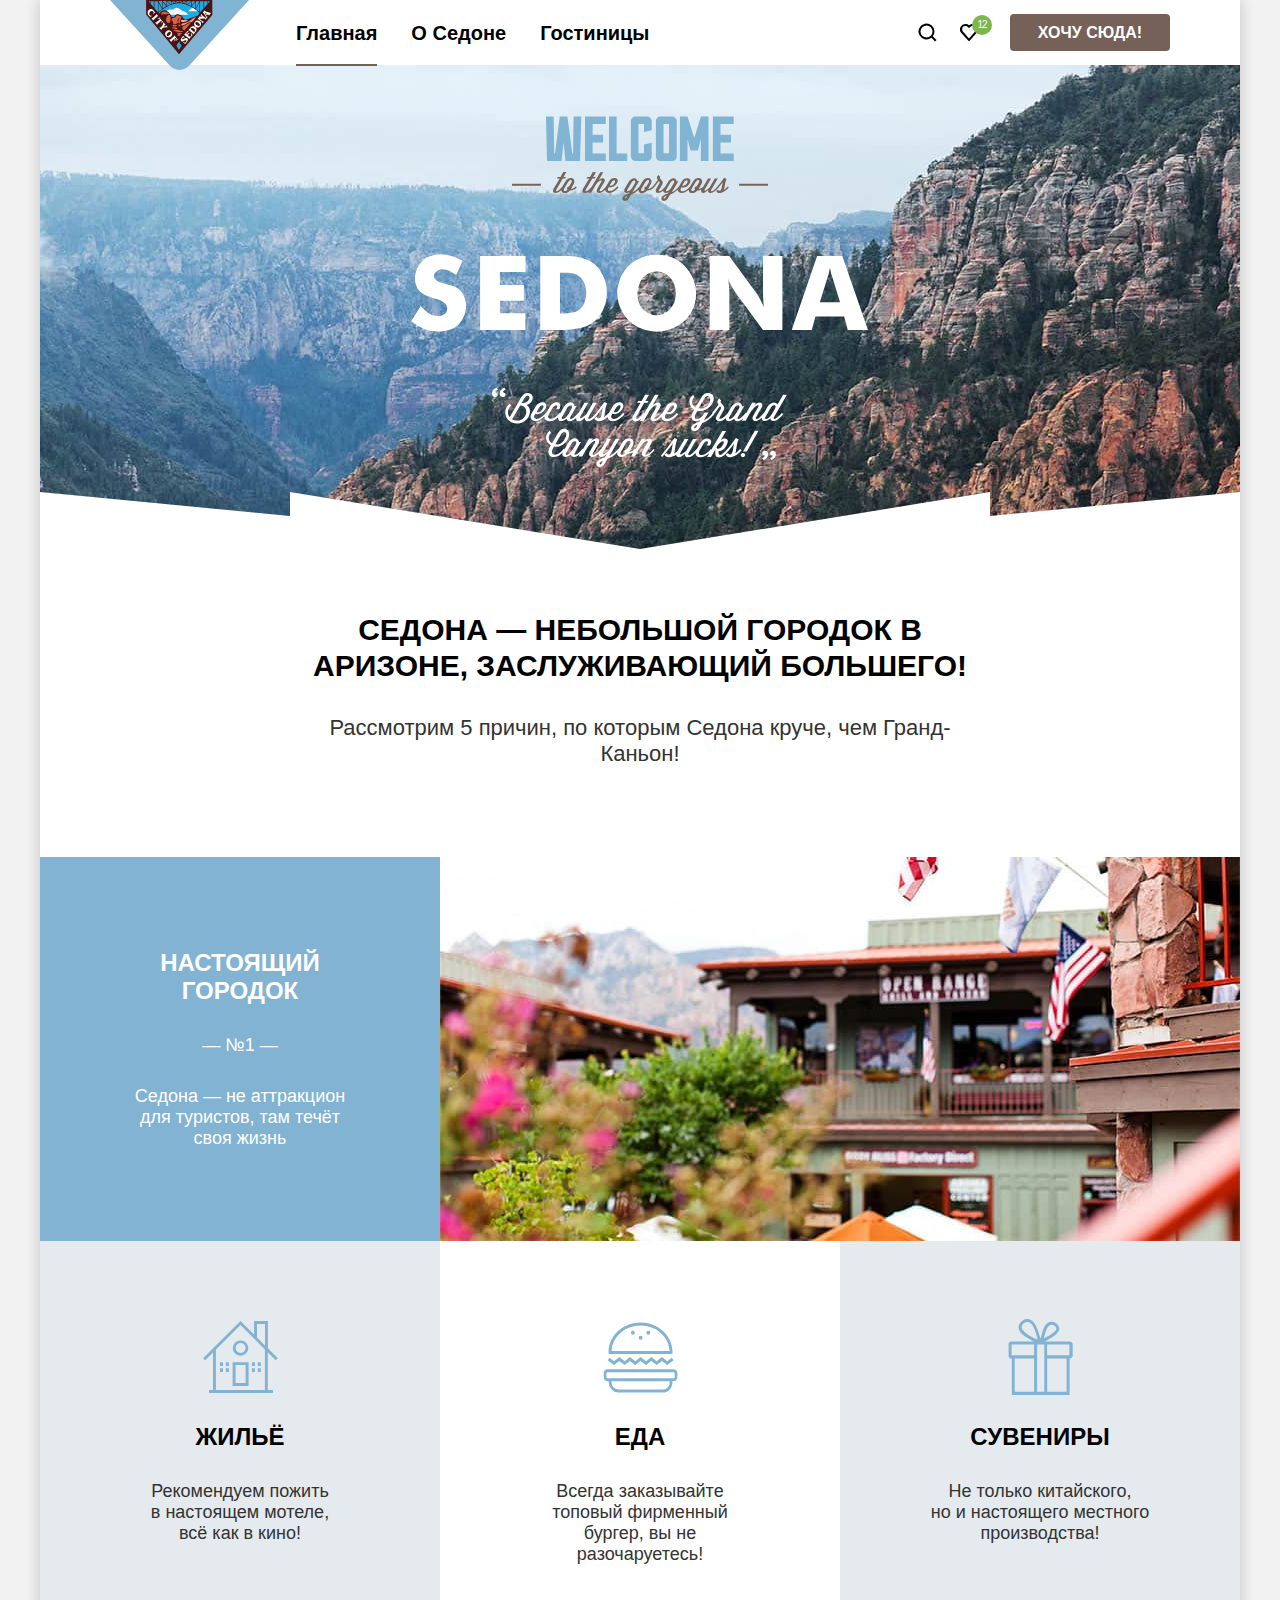
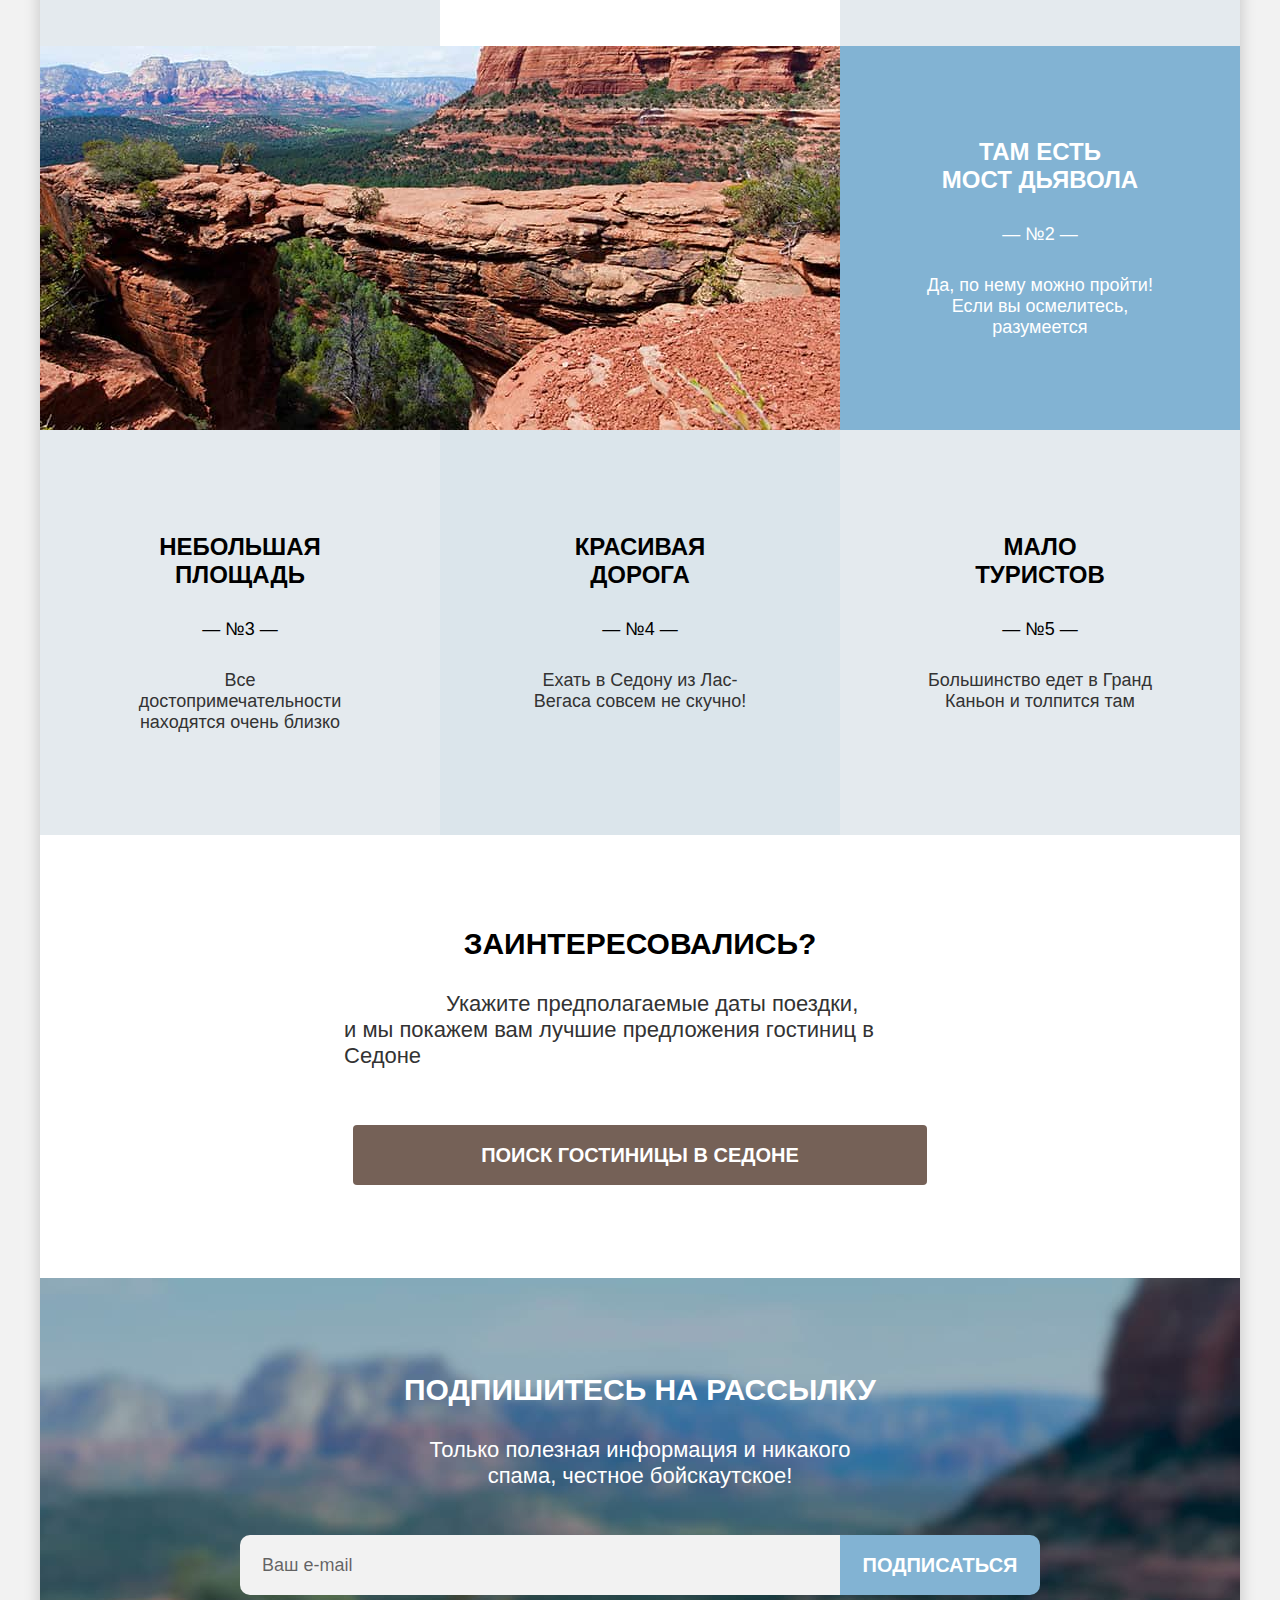
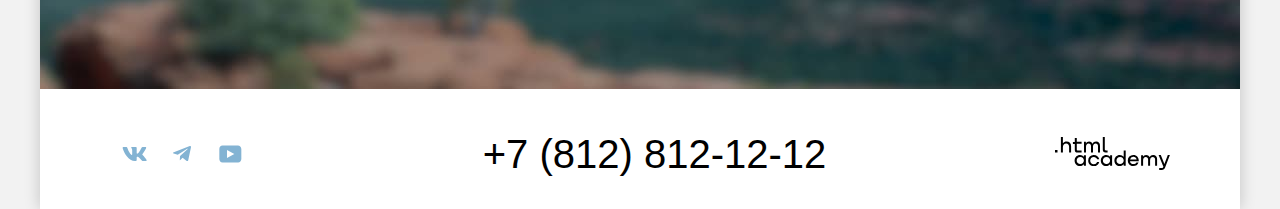
==== commit e150d968: "Отрабатывает 1  2 критерии" ====
--- a/index.html
+++ b/index.html
@@ -4,6 +4,12 @@
     <meta charset="utf-8" />
     <title>HTML Academy: Седона</title>
     <link rel="stylesheet" href="styles/style.css" />
+    <link
+      rel="icon"
+      type="image/png"
+      sizes="32x32"
+      href="./images/favicon.ico"
+    />
   </head>
 
   <body>
@@ -21,27 +27,33 @@
         <nav class="navigation">
           <ul class="navigation-list">
             <li class="navigation-item">
-              <a class="navigation-link  navigation-link-current" href="index.html">Главная</a>
+              <a
+                class="navigation-link navigation-link-current"
+                href="index.html"
+                >Главная</a
+              >
             </li>
             <li class="navigation-item">
               <a class="navigation-link" href="#">О Седоне</a>
             </li>
             <li class="navigation-item">
-              <a
-                class="navigation-link"
-                href="catalog.html"
-                >Гостиницы</a
-              >
+              <a class="navigation-link" href="catalog.html">Гостиницы</a>
             </li>
           </ul>
           <ul class="navigation-list navigation-list-icons">
             <li class="navigation-icon">
-              <a class="navigation-link-icon navigation-link-icon-search" href="#">
+              <a
+                class="navigation-link-icon navigation-link-icon-search"
+                href="#"
+              >
                 <span class="visually-hidden">Поиск</span>
               </a>
             </li>
             <li class="navigation-icon">
-              <a class="navigation-link-icon navigation-link-icon-favourite" href="#">
+              <a
+                class="navigation-link-icon navigation-link-icon-favourite"
+                href="#"
+              >
                 <span class="visually-hidden">Избранное</span>
                 <span class="navigation-item favourite-number">12</span>
               </a>
@@ -104,8 +116,7 @@
                   >
                     <h3 class="advantages-title">Жильё</h3>
                     <p class="advantages-description">
-                      Рекомендуем пожить<br />
-                      в настоящем мотеле,<br />
+                      Рекомендуем пожить в&nbspнастоящем мотеле,<br />
                       всё как в кино!
                     </p>
                   </div>
@@ -183,9 +194,13 @@
           <div class="interested-container">
             <h2 class="interested-title">Заинтересовались?</h2>
             <p class="interested-description">
-              Укажите предполагаемые даты поездки,<br />и мы покажем вам лучшие предложения гостиниц в Седоне
+              Укажите предполагаемые даты поездки,<br />и мы покажем вам лучшие
+              предложения гостиниц в Седоне
             </p>
-            <a class="button interested-button button-brown" href="catalog.html">
+            <a
+              class="button interested-button button-brown"
+              href="catalog.html"
+            >
               поиск гостиницы в Седоне
             </a>
           </div>
@@ -206,102 +221,120 @@
               action="https://echo.htmlacademy.ru/"
               method="post"
             >
-              <input class="subscription-email" type="email" name="email" placeholder="Ваш e-mail" />
-              <button class="button subscription-button button-blue" type="submit">
+              <input
+                class="subscription-email"
+                type="email"
+                name="email"
+                placeholder="Ваш e-mail"
+              />
+              <button
+                class="button subscription-button button-blue"
+                type="submit"
+              >
                 Подписаться
               </button>
             </form>
           </div>
         </section>
 
-            <section class="page-footer-bottom">
-              <div class="page-footer-navigation">
-                <section class="footer-social">
-                  <h2 class="visually-hidden">Ссылки на социальные сети</h2>
-                  <ul class="footer-social-list">
-                    <li class="footer-social-item">
-                      <a
-                        class="footer-social-link"
-                        href="https://vk.com/htmlacademy"
-                      >
-                        <svg
-                          class="footer-social-icon"
-                          width="25"
-                          height="14"
-                          viewBox="0 0 25 14"
-                          fill="none"
-                          xmlns="http://www.w3.org/2000/svg"
-                        >
-                          <path
-                            fill-rule="evenodd"
-                            clip-rule="evenodd"
-                            d="M24.12.95c.16-.55 0-.95-.8-.95H20.7c-.67 0-.98.35-1.15.73 0 0-1.33 3.2-3.22 5.27-.61.6-.9.8-1.23.8-.16 0-.41-.2-.41-.74V.95c0-.66-.19-.95-.74-.95H9.82c-.42 0-.67.3-.67.6 0 .61.95.76 1.04 2.5v3.8c0 .84-.15.99-.48.99-.9 0-3.06-3.21-4.34-6.89-.25-.71-.5-1-1.18-1H1.57c-.75 0-.9.35-.9.73 0 .68.89 4.07 4.14 8.55 2.17 3.06 5.23 4.72 8 4.72 1.68 0 1.88-.37 1.88-1v-2.32c0-.73.16-.88.7-.88.38 0 1.05.2 2.6 1.67 1.79 1.75 2.08 2.53 3.08 2.53h2.63c.75 0 1.12-.37.9-1.1-.23-.72-1.08-1.77-2.2-3.02-.62-.7-1.54-1.47-1.82-1.86-.39-.49-.28-.7 0-1.14 0 0 3.2-4.43 3.54-5.93Z"
-                            fill="#83B3D3"
-                          />
-                        </svg>
-                        <span class="visually-hidden">VK</span>
-                      </a>
-                    </li>
-                    <li class="footer-social-item">
-                      <a class="footer-social-link" href="https://t.me/htmlacademy">
-                        <svg
-                          class="footer-social-icon"
-                          width="18"
-                          height="16"
-                          viewBox="0 0 18 16"
-                          fill="none"
-                          xmlns="http://www.w3.org/2000/svg"
-                        >
-                          <path
-                            d="M16.79.1.84 6.25c-1.09.43-1.08 1.04-.2 1.31l4.1 1.28 9.47-5.98c.44-.27.85-.12.52.18L7.05 9.96l-.28 4.22c.41 0 .6-.19.83-.41l1.99-1.93 4.13 3.05c.77.42 1.31.2 1.5-.7l2.72-12.8c.28-1.12-.43-1.62-1.16-1.3Z"
-                            fill="#83B3D3"
-                          />
-                        </svg>
-                        <span class="visually-hidden">Telegram</span>
-                      </a>
-                    </li>
-                    <li class="footer-social-item">
-                      <a
-                        class="footer-social-link"
-                        href="https://www.youtube.com/user/htmlacademyru"
-                      >
-                        <svg width="23" height="18" viewBox="0 0 23 18" fill="none" xmlns="http://www.w3.org/2000/svg">
-                          <path d="M18.9402 0.5H3.50738C1.64668 0.5 0.333252 2.09375 0.333252 3.9V13.9937C0.333252 15.9062 1.64668 17.5 3.50738 17.5H19.1591C20.8009 17.5 22.3333 15.9063 22.3333 14.1V3.9C22.1143 2.09375 20.8009 0.5 18.9402 0.5ZM7.99494 13.0375V4.9625L15.3283 9L7.99494 13.0375Z" fill="#83B3D3"/>
-                        </svg>
-                        <span class="visually-hidden">YouTube</span>
-                      </a>
-                    </li>
-                  </ul>
-                </section>
-
-                <section class="phone">
-                  <h2 class="visually-hidden">Телефон</h2>
-                  <a class="phone-link" href="tel:+78128121212"
-                    >+7 (812) 812-12-12</a
-                  >
-                </section>
-
-                <section class="copyright">
-                  <h2 class="visually-hidden">Кем сделан сайт</h2>
-                  <a class="copyright-link" href="https://htmlacademy.ru/">
+        <section class="page-footer-bottom">
+          <h2 class="visually-hidden">Контактные данные</h2>
+          <div class="page-footer-navigation">
+            <section class="footer-social">
+              <h2 class="visually-hidden">Ссылки на социальные сети</h2>
+              <ul class="footer-social-list">
+                <li class="footer-social-item">
+                  <a
+                    class="footer-social-link"
+                    href="https://vk.com/htmlacademy"
+                  >
                     <svg
-                      class="copyright-icon"
-                      width="115"
-                      height="33"
+                      class="footer-social-icon"
+                      width="25"
+                      height="14"
+                      viewBox="0 0 25 14"
                       fill="none"
-                      aria-hidden="true"
-                      focusable="false"
                       xmlns="http://www.w3.org/2000/svg"
                     >
                       <path
-                        d="M0 12.9v2.6h2.5v-2.6H0ZM11.6 4.5c-1.6 0-2.8.7-3.6 1.7h-.1V0h-2v15.5h2v-5.3c0-2.1 1.3-3.6 3.3-3.6 1.8 0 2.9 1.4 2.9 3.2v5.7h2V9.4c.1-3-1.8-4.9-4.5-4.9ZM26.6 4.8h-4.8V1.1h-2v3.8h-1.9v2h1.9v6c0 1.7 1 2.7 2.7 2.7h4.1v-2h-3.7c-.7 0-1.1-.4-1.1-1.1V6.8h4.8v-2ZM41.1 4.6c-1.6 0-2.9.8-3.5 2.1h-.1a3.7 3.7 0 0 0-3.4-2.1c-1.4 0-2.5.8-3.1 1.8h-.1V4.8H29v10.6h2V10c0-2 1-3.5 2.6-3.5 1.5 0 2.4 1 2.4 2.6v6.3h2V9.8c0-2.4 1.4-3.3 2.6-3.3 1.5 0 2.4 1 2.4 2.6v6.3h2V8.9c.1-2.5-1.4-4.3-3.9-4.3ZM47.8 12.7c0 1.7 1 2.7 2.8 2.7h2v-2h-1.7c-.7 0-1.1-.4-1.1-1.1V0h-2v12.7ZM28.9 19.7a4.9 4.9 0 0 0-3.9-1.8c-3.1 0-5.4 2.3-5.4 5.6s2.3 5.6 5.4 5.6c1.8 0 3-.8 3.8-1.9h.1v1.6h2V18.2h-2v1.5Zm-3.6 7.4a3.5 3.5 0 0 1-3.6-3.6c0-2 1.4-3.6 3.6-3.6s3.6 1.6 3.6 3.6c0 1.9-1.4 3.6-3.6 3.6ZM44.2 22c-.5-2.4-2.6-4.1-5.4-4.1a5.4 5.4 0 0 0-5.6 5.6c0 3.1 2.2 5.6 5.6 5.6 2.8 0 4.9-1.8 5.4-4.2h-2.1a3.4 3.4 0 0 1-3.3 2.3 3.5 3.5 0 0 1-3.6-3.6c0-2 1.4-3.6 3.6-3.6 1.6 0 2.8 1 3.3 2.2h2.1V22ZM55.1 19.7a4.9 4.9 0 0 0-3.9-1.8c-3.1 0-5.4 2.3-5.4 5.6s2.3 5.6 5.4 5.6c1.8 0 3-.8 3.8-1.9h.1v1.6h2V18.2h-2v1.5Zm-3.6 7.4a3.5 3.5 0 0 1-3.6-3.6c0-2 1.4-3.6 3.6-3.6s3.6 1.6 3.6 3.6c0 1.9-1.5 3.6-3.6 3.6ZM68.7 19.8a5 5 0 0 0-3.9-1.9c-3.1 0-5.4 2.3-5.4 5.6s2.2 5.6 5.4 5.6c1.7 0 3-.8 3.8-1.8h.1v1.5h2V13.4h-2v6.4Zm-3.6 7.3a3.5 3.5 0 0 1-3.6-3.6c0-2 1.4-3.6 3.6-3.6s3.6 1.6 3.6 3.6c-.1 2-1.5 3.6-3.6 3.6ZM78.3 17.9a5.4 5.4 0 0 0-5.5 5.6c0 3 2.1 5.6 5.5 5.6 2.5 0 4.5-1.3 5.2-3.6h-2.1c-.5 1-1.6 1.6-3 1.6-1.9 0-3.3-1.3-3.4-2.9h8.8c.2-3.6-2-6.3-5.5-6.3Zm0 1.9c1.7 0 3 1 3.3 2.6h-6.5a3.2 3.2 0 0 1 3.2-2.6ZM98.2 17.9a4 4 0 0 0-3.6 2h-.1c-.6-1.2-1.8-2-3.4-2-1.4 0-2.5.7-3.1 1.8v-1.5h-1.9v10.6h2v-5.4c0-2 1-3.4 2.6-3.5 1.5 0 2.4 1 2.4 2.6v6.3h2v-5.6c0-2.4 1.4-3.3 2.6-3.3 1.5 0 2.4 1 2.4 2.6v6.3h2v-6.5c.1-2.6-1.4-4.4-3.9-4.4ZM109.4 27l-3.6-8.9h-2.2l4.8 11.6c-.3.9-.7 1.2-1.7 1.2h-2.5v2h2.5c1.8 0 2.8-.8 3.5-2.6l4.7-12.2h-2.1l-3.4 8.9Z"
-                        fill="#000"
+                        fill-rule="evenodd"
+                        clip-rule="evenodd"
+                        d="M24.12.95c.16-.55 0-.95-.8-.95H20.7c-.67 0-.98.35-1.15.73 0 0-1.33 3.2-3.22 5.27-.61.6-.9.8-1.23.8-.16 0-.41-.2-.41-.74V.95c0-.66-.19-.95-.74-.95H9.82c-.42 0-.67.3-.67.6 0 .61.95.76 1.04 2.5v3.8c0 .84-.15.99-.48.99-.9 0-3.06-3.21-4.34-6.89-.25-.71-.5-1-1.18-1H1.57c-.75 0-.9.35-.9.73 0 .68.89 4.07 4.14 8.55 2.17 3.06 5.23 4.72 8 4.72 1.68 0 1.88-.37 1.88-1v-2.32c0-.73.16-.88.7-.88.38 0 1.05.2 2.6 1.67 1.79 1.75 2.08 2.53 3.08 2.53h2.63c.75 0 1.12-.37.9-1.1-.23-.72-1.08-1.77-2.2-3.02-.62-.7-1.54-1.47-1.82-1.86-.39-.49-.28-.7 0-1.14 0 0 3.2-4.43 3.54-5.93Z"
+                        fill="#83B3D3"
                       />
                     </svg>
+                    <span class="visually-hidden">VK</span>
                   </a>
-                </section>
-              </div>
+                </li>
+                <li class="footer-social-item">
+                  <a class="footer-social-link" href="https://t.me/htmlacademy">
+                    <svg
+                      class="footer-social-icon"
+                      width="18"
+                      height="16"
+                      viewBox="0 0 18 16"
+                      fill="none"
+                      xmlns="http://www.w3.org/2000/svg"
+                    >
+                      <path
+                        d="M16.79.1.84 6.25c-1.09.43-1.08 1.04-.2 1.31l4.1 1.28 9.47-5.98c.44-.27.85-.12.52.18L7.05 9.96l-.28 4.22c.41 0 .6-.19.83-.41l1.99-1.93 4.13 3.05c.77.42 1.31.2 1.5-.7l2.72-12.8c.28-1.12-.43-1.62-1.16-1.3Z"
+                        fill="#83B3D3"
+                      />
+                    </svg>
+                    <span class="visually-hidden">Telegram</span>
+                  </a>
+                </li>
+                <li class="footer-social-item">
+                  <a
+                    class="footer-social-link"
+                    href="https://www.youtube.com/user/htmlacademyru"
+                  >
+                    <svg
+                      width="23"
+                      height="18"
+                      viewBox="0 0 23 18"
+                      fill="none"
+                      xmlns="http://www.w3.org/2000/svg"
+                    >
+                      <path
+                        d="M18.9402 0.5H3.50738C1.64668 0.5 0.333252 2.09375 0.333252 3.9V13.9937C0.333252 15.9062 1.64668 17.5 3.50738 17.5H19.1591C20.8009 17.5 22.3333 15.9063 22.3333 14.1V3.9C22.1143 2.09375 20.8009 0.5 18.9402 0.5ZM7.99494 13.0375V4.9625L15.3283 9L7.99494 13.0375Z"
+                        fill="#83B3D3"
+                      />
+                    </svg>
+                    <span class="visually-hidden">YouTube</span>
+                  </a>
+                </li>
+              </ul>
             </section>
+
+            <section class="phone">
+              <h2 class="visually-hidden">Телефон</h2>
+              <a class="phone-link" href="tel:+78128121212"
+                >+7 (812) 812-12-12</a
+              >
+            </section>
+
+            <section class="copyright">
+              <h2 class="visually-hidden">Кем сделан сайт</h2>
+              <a class="copyright-link" href="https://htmlacademy.ru/">
+                <svg
+                  class="copyright-icon"
+                  width="115"
+                  height="33"
+                  fill="none"
+                  aria-hidden="true"
+                  focusable="false"
+                  xmlns="http://www.w3.org/2000/svg"
+                >
+                  <path
+                    d="M0 12.9v2.6h2.5v-2.6H0ZM11.6 4.5c-1.6 0-2.8.7-3.6 1.7h-.1V0h-2v15.5h2v-5.3c0-2.1 1.3-3.6 3.3-3.6 1.8 0 2.9 1.4 2.9 3.2v5.7h2V9.4c.1-3-1.8-4.9-4.5-4.9ZM26.6 4.8h-4.8V1.1h-2v3.8h-1.9v2h1.9v6c0 1.7 1 2.7 2.7 2.7h4.1v-2h-3.7c-.7 0-1.1-.4-1.1-1.1V6.8h4.8v-2ZM41.1 4.6c-1.6 0-2.9.8-3.5 2.1h-.1a3.7 3.7 0 0 0-3.4-2.1c-1.4 0-2.5.8-3.1 1.8h-.1V4.8H29v10.6h2V10c0-2 1-3.5 2.6-3.5 1.5 0 2.4 1 2.4 2.6v6.3h2V9.8c0-2.4 1.4-3.3 2.6-3.3 1.5 0 2.4 1 2.4 2.6v6.3h2V8.9c.1-2.5-1.4-4.3-3.9-4.3ZM47.8 12.7c0 1.7 1 2.7 2.8 2.7h2v-2h-1.7c-.7 0-1.1-.4-1.1-1.1V0h-2v12.7ZM28.9 19.7a4.9 4.9 0 0 0-3.9-1.8c-3.1 0-5.4 2.3-5.4 5.6s2.3 5.6 5.4 5.6c1.8 0 3-.8 3.8-1.9h.1v1.6h2V18.2h-2v1.5Zm-3.6 7.4a3.5 3.5 0 0 1-3.6-3.6c0-2 1.4-3.6 3.6-3.6s3.6 1.6 3.6 3.6c0 1.9-1.4 3.6-3.6 3.6ZM44.2 22c-.5-2.4-2.6-4.1-5.4-4.1a5.4 5.4 0 0 0-5.6 5.6c0 3.1 2.2 5.6 5.6 5.6 2.8 0 4.9-1.8 5.4-4.2h-2.1a3.4 3.4 0 0 1-3.3 2.3 3.5 3.5 0 0 1-3.6-3.6c0-2 1.4-3.6 3.6-3.6 1.6 0 2.8 1 3.3 2.2h2.1V22ZM55.1 19.7a4.9 4.9 0 0 0-3.9-1.8c-3.1 0-5.4 2.3-5.4 5.6s2.3 5.6 5.4 5.6c1.8 0 3-.8 3.8-1.9h.1v1.6h2V18.2h-2v1.5Zm-3.6 7.4a3.5 3.5 0 0 1-3.6-3.6c0-2 1.4-3.6 3.6-3.6s3.6 1.6 3.6 3.6c0 1.9-1.5 3.6-3.6 3.6ZM68.7 19.8a5 5 0 0 0-3.9-1.9c-3.1 0-5.4 2.3-5.4 5.6s2.2 5.6 5.4 5.6c1.7 0 3-.8 3.8-1.8h.1v1.5h2V13.4h-2v6.4Zm-3.6 7.3a3.5 3.5 0 0 1-3.6-3.6c0-2 1.4-3.6 3.6-3.6s3.6 1.6 3.6 3.6c-.1 2-1.5 3.6-3.6 3.6ZM78.3 17.9a5.4 5.4 0 0 0-5.5 5.6c0 3 2.1 5.6 5.5 5.6 2.5 0 4.5-1.3 5.2-3.6h-2.1c-.5 1-1.6 1.6-3 1.6-1.9 0-3.3-1.3-3.4-2.9h8.8c.2-3.6-2-6.3-5.5-6.3Zm0 1.9c1.7 0 3 1 3.3 2.6h-6.5a3.2 3.2 0 0 1 3.2-2.6ZM98.2 17.9a4 4 0 0 0-3.6 2h-.1c-.6-1.2-1.8-2-3.4-2-1.4 0-2.5.7-3.1 1.8v-1.5h-1.9v10.6h2v-5.4c0-2 1-3.4 2.6-3.5 1.5 0 2.4 1 2.4 2.6v6.3h2v-5.6c0-2.4 1.4-3.3 2.6-3.3 1.5 0 2.4 1 2.4 2.6v6.3h2v-6.5c.1-2.6-1.4-4.4-3.9-4.4ZM109.4 27l-3.6-8.9h-2.2l4.8 11.6c-.3.9-.7 1.2-1.7 1.2h-2.5v2h2.5c1.8 0 2.8-.8 3.5-2.6l4.7-12.2h-2.1l-3.4 8.9Z"
+                    fill="#000"
+                  />
+                </svg>
+              </a>
+            </section>
+          </div>
+        </section>
       </footer>
     </div>
 
@@ -343,6 +376,7 @@
                   name="search-checkin"
                   placeholder="Укажите дату"
                   value="27 апреля 2020"
+                  required
                 />
                 <span class="modal-message modal-warning"
                   >Мы не можем отправить вас в прошлое.</span
@@ -361,6 +395,7 @@
                   name="search-checkout"
                   placeholder="Укажите дату"
                   value="1 сентября 2021"
+                  required
                 />
                 <span class="modal-message"
                   >На эти даты есть свободные номера. Пока есть.</span
@@ -371,42 +406,44 @@
               <div class="field-group">
                 <label class="modal-label" for="search-adults">Взрослые:</label>
                 <div class="input-number-wrapper">
-                <button class="input-number-button input-number-button-minus" type="button">
-                  <span
-                    class="search-form-svg-wrapper"
-                  >
-                    <svg
-                      class="search-form-svg"
-                      viewBox="0 0 13 1"
-                      fill="none"
-                      xmlns="http://www.w3.org/2000/svg"
-                    >
-                      <path d="M0 0v1h13V0H0Z" fill="#000" />
-                    </svg>
-                  </span>
-                </button>
-                <input
-                  class="search-form-field search-form-field-number"
-                  type="number"
-                  id="search-adults"
-                  name="search-adults"
-                  value="2"
-                />
-                <button class="input-number-button  input-number-button-plus" type="button">
-                  <span
-                    class="search-form-svg-wrapper"
-                  >
-                    <svg
-                      class="search-form-svg"
-                      viewBox="0 0 13 13"
-                      fill="none"
-                      xmlns="http://www.w3.org/2000/svg"
-                    >
-                      <path d="M13 6H7V0H6v6H0v1h6v6h1V7h6V6Z" fill="#000" />
-                    </svg>
-                  </span>
-                </button>
-              </div>
+                  <button
+                    class="input-number-button input-number-button-minus"
+                    type="button"
+                  >
+                    <span class="search-form-svg-wrapper">
+                      <svg
+                        class="search-form-svg"
+                        viewBox="0 0 13 1"
+                        fill="none"
+                        xmlns="http://www.w3.org/2000/svg"
+                      >
+                        <path d="M0 0v1h13V0H0Z" fill="#000" />
+                      </svg>
+                    </span>
+                  </button>
+                  <input
+                    class="search-form-field search-form-field-number"
+                    type="number"
+                    id="search-adults"
+                    name="search-adults"
+                    value="2"
+                  />
+                  <button
+                    class="input-number-button input-number-button-plus"
+                    type="button"
+                  >
+                    <span class="search-form-svg-wrapper">
+                      <svg
+                        class="search-form-svg"
+                        viewBox="0 0 13 13"
+                        fill="none"
+                        xmlns="http://www.w3.org/2000/svg"
+                      >
+                        <path d="M13 6H7V0H6v6H0v1h6v6h1V7h6V6Z" fill="#000" />
+                      </svg>
+                    </span>
+                  </button>
+                </div>
               </div>
               <div class="field-group">
                 <label
@@ -427,45 +464,44 @@
                   </span>
                 </label>
                 <div class="input-number-wrapper">
-                <button class="input-number-button  input-number-button-minus" type="button">
-                  <span
-                    class="search-form-svg-wrapper"
-                  >
-                    <svg
-                      class="search-form-svg"
-                      viewBox="0 0 13 1"
-                      fill="none"
-                      xmlns="http://www.w3.org/2000/svg"
-                    >
-                      <path d="M0 0v1h13V0H0Z" fill="#000" />
-                    </svg>
-                  </span>
-                </button>
-                <input
-                  class="search-form-field search-form-field-number"
-                  type="number"
-                  id="search-kids"
-                  name="search-kids"
-                  value="1"
-                />
-                <button
-                  class="input-number-button input-number-button-plus"
-                  type="button"
-                >
-                  <span
-                    class="search-form-svg-wrapper"
-                  >
-                    <svg
-                      class="search-form-svg"
-                      viewBox="0 0 13 13"
-                      fill="none"
-                      xmlns="http://www.w3.org/2000/svg"
-                    >
-                      <path d="M13 6H7V0H6v6H0v1h6v6h1V7h6V6Z" fill="#000" />
-                    </svg>
-                  </span>
-                </button>
-              </div>
+                  <button
+                    class="input-number-button input-number-button-minus"
+                    type="button"
+                  >
+                    <span class="search-form-svg-wrapper">
+                      <svg
+                        class="search-form-svg"
+                        viewBox="0 0 13 1"
+                        fill="none"
+                        xmlns="http://www.w3.org/2000/svg"
+                      >
+                        <path d="M0 0v1h13V0H0Z" fill="#000" />
+                      </svg>
+                    </span>
+                  </button>
+                  <input
+                    class="search-form-field search-form-field-number"
+                    type="number"
+                    id="search-kids"
+                    name="search-kids"
+                    value="1"
+                  />
+                  <button
+                    class="input-number-button input-number-button-plus"
+                    type="button"
+                  >
+                    <span class="search-form-svg-wrapper">
+                      <svg
+                        class="search-form-svg"
+                        viewBox="0 0 13 13"
+                        fill="none"
+                        xmlns="http://www.w3.org/2000/svg"
+                      >
+                        <path d="M13 6H7V0H6v6H0v1h6v6h1V7h6V6Z" fill="#000" />
+                      </svg>
+                    </span>
+                  </button>
+                </div>
               </div>
             </div>
             <button class="button button-blue search-form-button" type="submit">
--- a/styles/style.css
+++ b/styles/style.css
@@ -1,3 +1,4 @@
+
 @font-face {
   font-family: "PT Sans";
   font-style: normal;
@@ -34,7 +35,8 @@
   width: 1200px;
   min-height: 100%;
   margin: 0 auto;
-  box-shadow: 0px 0px 15px rgba(0, 0, 0, 0.2);
+  -webkit-box-shadow: 0px 0px 15px rgba(0, 0, 0, 0.2);
+          box-shadow: 0px 0px 15px rgba(0, 0, 0, 0.2);
 }
 
 .visually-hidden {
@@ -139,6 +141,8 @@
 /* Шапка */
 
 .page-header {
+  display: -webkit-box;
+  display: -ms-flexbox;
   display: flex;
   padding: 0 70px;
   background: #FFFFFF;
@@ -165,14 +169,19 @@
 }
 
 .navigation {
+  display: -webkit-box;
+  display: -ms-flexbox;
   display: flex;
   width: 1060px;
   margin: 0 auto;
 }
 
 .navigation-list {
-  display: flex;
-  flex-wrap: wrap;
+  display: -webkit-box;
+  display: -ms-flexbox;
+  display: flex;
+  -ms-flex-wrap: wrap;
+      flex-wrap: wrap;
   margin: 0;
   padding: 0;
   width: 500px;
@@ -180,10 +189,17 @@
 }
 
 .navigation-list-icons {
-  display: flex;
-  flex-wrap: wrap;
-  justify-content: flex-end;
-  align-items: start;
+  display: -webkit-box;
+  display: -ms-flexbox;
+  display: flex;
+  -ms-flex-wrap: wrap;
+      flex-wrap: wrap;
+  -webkit-box-pack: end;
+      -ms-flex-pack: end;
+          justify-content: flex-end;
+  -webkit-box-align: start;
+      -ms-flex-align: start;
+          align-items: start;
   width: 310px;
   margin-left: auto;
   list-style: none;
@@ -220,8 +236,12 @@
 
 .navigation-link-icon {
   position: relative;
-  display: flex;
-  justify-content: center;
+  display: -webkit-box;
+  display: -ms-flexbox;
+  display: flex;
+  -webkit-box-pack: center;
+      -ms-flex-pack: center;
+          justify-content: center;
   min-width: 42px;
   margin: 0;
   padding: 0;
@@ -260,9 +280,13 @@
 }
 
 .favourite-number {
+  display: -webkit-box;
+  display: -ms-flexbox;
   display: flex;
   position: absolute;
-  justify-content: center;
+  -webkit-box-pack: center;
+      -ms-flex-pack: center;
+          justify-content: center;
   bottom: 30px;
   left: 24px;
   margin: 0;
@@ -276,7 +300,8 @@
   letter-spacing: -0.1em;
   font-weight: 400;
   color: #FFFFFF;
-  box-sizing: border-box;
+  -webkit-box-sizing: border-box;
+          box-sizing: border-box;
 }
 
 .navigation-button {
@@ -292,7 +317,9 @@
 
 .main-container {
   margin: 0;
-  flex-grow: 1;
+  -webkit-box-flex: 1;
+      -ms-flex-positive: 1;
+          flex-grow: 1;
 }
 
 .promo-image {
@@ -345,6 +372,7 @@
 .advantages-list {
   margin: 0;
   padding: 0;
+  display: -ms-grid;
   display: grid;
   grid-template-columns: repeat(3, 400px);
 }
@@ -354,6 +382,7 @@
   background-size: auto auto;
   background-position: center bottom;
   background-repeat: no-repeat;
+  -ms-grid-column-span: 2;
   grid-column: span 2;
 }
 
@@ -368,7 +397,9 @@
 }
 
 .advantages-item-container {
+  -ms-grid-column-span: 3;
   grid-column: span 3;
+  display: -ms-grid;
   display: grid;
   grid-template-columns: repeat(3, 400px);
 }
@@ -376,6 +407,7 @@
 .advantages-list-true-town {
   margin: 0;
   padding: 0;
+  display: -ms-grid;
   display: grid;
   grid-template-columns: repeat(3, 400px);
   min-height: 384px;
@@ -383,9 +415,14 @@
 }
 
 .advantages-item {
-  display: flex;
-  flex-grow: 1;
-  box-sizing: border-box;
+  display: -webkit-box;
+  display: -ms-flexbox;
+  display: flex;
+  -webkit-box-flex: 1;
+      -ms-flex-positive: 1;
+          flex-grow: 1;
+  -webkit-box-sizing: border-box;
+          box-sizing: border-box;
   width: 400px;
   min-height: 384px;
   text-align: center;
@@ -393,7 +430,9 @@
 }
 
 .advantages-item-big {
+  -ms-grid-column-span: 3;
   grid-column: span 3;
+  display: -ms-grid;
   display: grid;
   grid-template-columns: repeat(3, 400px);
 }
@@ -424,12 +463,22 @@
 }
 
 .advantages-block {
-  box-sizing: border-box;
+  -webkit-box-sizing: border-box;
+          box-sizing: border-box;
   min-height: 384px;
-  display: flex;
-  flex-grow: 1;
+  max-width: 400px;
+  word-wrap: break-word;
+  display: -webkit-box;
+  display: -ms-flexbox;
+  display: flex;
+  -webkit-box-flex: 1;
+      -ms-flex-positive: 1;
+          flex-grow: 1;
   padding: 103px 85px 102px 85px;
-  flex-direction: column;
+  -webkit-box-orient: vertical;
+  -webkit-box-direction: normal;
+      -ms-flex-direction: column;
+          flex-direction: column;
 }
 
 .advantages-block-true-town {
@@ -577,6 +626,8 @@
 }
 
 .subscription-form {
+  display: -webkit-box;
+  display: -ms-flexbox;
   display: flex;
   margin: 0 auto;
 }
@@ -586,7 +637,9 @@
   padding: 20px 0 19px 22px;
   border: none;
   border-radius: 10px 0px 0px 10px;
-  flex-grow: 1;
+  -webkit-box-flex: 1;
+      -ms-flex-positive: 1;
+          flex-grow: 1;
   background: #F2F2F2;
   color: #000000;
   font-family: inherit;
@@ -612,7 +665,8 @@
 .subscription-email:focus {
   background: #E6E6E6;
   color: #000000;
-  box-shadow: 0 0 0 3px #83B3D3;
+  -webkit-box-shadow: 0 0 0 3px #83B3D3;
+          box-shadow: 0 0 0 3px #83B3D3;
   outline-style: none;
 }
 
@@ -640,8 +694,12 @@
 }
 
 .page-footer-navigation {
-  display: flex;
-  justify-content: space-between;
+  display: -webkit-box;
+  display: -ms-flexbox;
+  display: flex;
+  -webkit-box-pack: justify;
+      -ms-flex-pack: justify;
+          justify-content: space-between;
   width: 1060px;
   margin: 0 auto;
   padding-top: 40px;
@@ -649,12 +707,15 @@
 }
 
 .footer-social {
-  max-width: 170px;
+  max-width: 300px;
 }
 
 .footer-social-list {
-  display: flex;
-  flex-wrap: wrap;
+  display: -webkit-box;
+  display: -ms-flexbox;
+  display: flex;
+  -ms-flex-wrap: wrap;
+      flex-wrap: wrap;
   margin: 0;
   padding: 0;
   min-width: 26px;
@@ -666,9 +727,15 @@
 }
 
 .footer-social-link {
-  display: flex;
-  align-items: center;
-  justify-content: center;
+  display: -webkit-box;
+  display: -ms-flexbox;
+  display: flex;
+  -webkit-box-align: center;
+      -ms-flex-align: center;
+          align-items: center;
+  -webkit-box-pack: center;
+      -ms-flex-pack: center;
+          justify-content: center;
   width: 48px;
   height: 40px;
   padding-top: 5px;
@@ -688,7 +755,7 @@
 }
 
 .phone {
-  width: 331px;
+  max-width: 380px;
 }
 
 .footer-phone {
@@ -737,7 +804,9 @@
 
 .main-catalog {
   margin: 0;
-  flex-grow: 1;
+  -webkit-box-flex: 1;
+      -ms-flex-positive: 1;
+          flex-grow: 1;
 }
 
 /* Фильтры каталога */
@@ -745,7 +814,7 @@
 .catalog-header {
   padding: 35px 70px 70px;
   background-image: url("../images/filter-background.jpg");
-  background-color: #000000;
+  background-color: #333333;
   background-repeat: no-repeat;
   background-size: cover;
   color: #FFFFFF;
@@ -766,6 +835,8 @@
 }
 
 .breadcrumbs {
+  display: -webkit-box;
+  display: -ms-flexbox;
   display: flex;
   margin: 0;
   padding: 0;
@@ -775,8 +846,12 @@
 }
 
 .breadcrumbs-item {
-  display: flex;
-  align-items: center;
+  display: -webkit-box;
+  display: -ms-flexbox;
+  display: flex;
+  -webkit-box-align: center;
+      -ms-flex-align: center;
+          align-items: center;
   font-size: 16px;
   line-height: 21px;
   margin-right: 11px;
@@ -817,8 +892,11 @@
 
 
 .catalog-filter-form {
-  display: flex;
-  flex-wrap: nowrap;
+  display: -webkit-box;
+  display: -ms-flexbox;
+  display: flex;
+  -ms-flex-wrap: nowrap;
+      flex-wrap: nowrap;
 }
 
 .catalog-filter-group {
@@ -885,7 +963,8 @@
 
 .control-input:focus + .control-mark {
   background: rgba(255, 255, 255, 0.6);
-  box-shadow: 0 0 0 3px #83B3D3;
+  -webkit-box-shadow: 0 0 0 3px #83B3D3;
+          box-shadow: 0 0 0 3px #83B3D3;
   outline-style: none;
 }
 
@@ -924,6 +1003,8 @@
 }
 
 .range-wrapper-inputs {
+  display: -webkit-box;
+  display: -ms-flexbox;
   display: flex;
   position: relative;
   margin-top: 4px;
@@ -936,7 +1017,8 @@
   padding-left: 17px;
   width: 144px;
   height: 48px;
-  box-sizing: border-box;
+  -webkit-box-sizing: border-box;
+          box-sizing: border-box;
   font-family: inherit;
   font-style: normal;
   font-weight: 400;
@@ -949,7 +1031,7 @@
   outline-style: none;
   appearance: none;
   -webkit-appearance: none;
-  -moz-appearance: none;
+  -moz-appearance: textfield;
 }
 
 .range-input::-webkit-outer-spin-button,
@@ -963,7 +1045,9 @@
 }
 
 .range-input:focus {
-  box-shadow: 0px 0px 0px 3px #81B3D2 inset,
+  -webkit-box-shadow: 0px 0px 0px 3px #81B3D2 inset,
+    0px 0px 0px 3px #81B3D2;
+          box-shadow: 0px 0px 0px 3px #81B3D2 inset,
     0px 0px 0px 3px #81B3D2;
 }
 
@@ -1038,12 +1122,14 @@
 }
 
 .range-toggle:focus {
-  box-shadow: 0px 0px 0 3px #83B3D3;
+  -webkit-box-shadow: 0px 0px 0 3px #83B3D3;
+          box-shadow: 0px 0px 0 3px #83B3D3;
   outline-style: none;
 }
 
 .range-toggle:active {
-  box-shadow: 0px 0px 0 2px #83B3D3;
+  -webkit-box-shadow: 0px 0px 0 2px #83B3D3;
+          box-shadow: 0px 0px 0 2px #83B3D3;
 }
 
 .toggle-min {
@@ -1056,9 +1142,16 @@
 }
 
 .catalog-filter-buttons-wrapper {
-  display: flex;
-  flex-direction: column;
-  align-items: center;
+  display: -webkit-box;
+  display: -ms-flexbox;
+  display: flex;
+  -webkit-box-orient: vertical;
+  -webkit-box-direction: normal;
+      -ms-flex-direction: column;
+          flex-direction: column;
+  -webkit-box-align: center;
+      -ms-flex-align: center;
+          align-items: center;
   margin-top: 60px;
 }
 
@@ -1094,7 +1187,8 @@
 
 .catalog-filter-reset:focus {
   color: #FFFFFF;
-  box-shadow: 0 0 0 3px #83B3D3;
+  -webkit-box-shadow: 0 0 0 3px #83B3D3;
+          box-shadow: 0 0 0 3px #83B3D3;
   outline-style: none;
 }
 
@@ -1110,6 +1204,8 @@
 }
 
 .catalog-hotel-header {
+  display: -webkit-box;
+  display: -ms-flexbox;
   display: flex;
   width: 1057px;
   margin: 0 auto;
@@ -1126,18 +1222,26 @@
 }
 
 .catalog-hotel-select {
+  width: 290px;
+  box-sizing: border-box;
   margin-left: auto;
   margin-right: 78px;
-  padding-right: 126px;
-  padding-left: 17px;
+  padding: 0 17px;
 
 }
 
 .catalog-grid-toggler {
-  display: flex;
-  box-sizing: border-box;
-  align-items: center;
-  justify-content: center;
+  display: -webkit-box;
+  display: -ms-flexbox;
+  display: flex;
+  -webkit-box-sizing: border-box;
+          box-sizing: border-box;
+  -webkit-box-align: center;
+      -ms-flex-align: center;
+          align-items: center;
+  -webkit-box-pack: center;
+      -ms-flex-pack: center;
+          justify-content: center;
   margin-right: 8px;
   width: 48px;
   height: 48px;
@@ -1164,7 +1268,9 @@
 }
 
 .hotel-list {
+  display: -ms-grid;
   display: grid;
+  -ms-grid-columns: 340px 18px 340px 18px 340px;
   grid-template-columns: repeat(3, 340px);
   gap: 0 18px;
   width: 1056px;
@@ -1174,8 +1280,13 @@
 }
 
 .hotel-item {
-  display: flex;
-  flex-direction: column;
+  display: -webkit-box;
+  display: -ms-flexbox;
+  display: flex;
+  -webkit-box-orient: vertical;
+  -webkit-box-direction: normal;
+      -ms-flex-direction: column;
+          flex-direction: column;
   padding: 20px;
   list-style-type: none;
 }
@@ -1186,8 +1297,15 @@
   margin-bottom: 16px;
 }
 
+.hotel-item-img:focus{
+  outline-style: none;
+  opacity: 0.6;
+}
+
 .hotel-title {
-  flex-grow: 1;
+  -webkit-box-flex: 1;
+      -ms-flex-positive: 1;
+          flex-grow: 1;
   margin: 0;
   margin-bottom: 16px;
   font-weight: 700;
@@ -1197,9 +1315,18 @@
   color: #000000;
 }
 
+.hotel-title:focus {
+  outline: none;
+  opacity: 0.6;
+}
+
 .hotel-item-bottom {
+  display: -ms-grid;
   display: grid;
-  align-items: center;
+  -webkit-box-align: center;
+      -ms-flex-align: center;
+          align-items: center;
+  -ms-grid-columns: 140px 20px 140px;
   grid-template-columns: 140px 140px;
   gap: 16px 20px;
 }
@@ -1209,10 +1336,13 @@
   font-size: 18px;
   line-height: 21px;
   color: #333333;
+  word-wrap: break-word;
 }
 
 .hotel-price {
-  align-self: end;
+  -ms-flex-item-align: end;
+      -ms-grid-row-align: end;
+      align-self: end;
   margin: 0;
   font-size: 18px;
   line-height: 21px;
@@ -1236,6 +1366,8 @@
 }
 
 .hotel-stars {
+  display: -webkit-box;
+  display: -ms-flexbox;
   display: flex;
   padding: 10px 0;
   background-image: url("../images/star.svg");
@@ -1275,6 +1407,8 @@
 }
 
 .hotel-list-footer-container {
+  display: -webkit-box;
+  display: -ms-flexbox;
   display: flex;
   position: relative;
   width: 1056px;
@@ -1292,6 +1426,8 @@
 }
 
 .pagination {
+  display: -webkit-box;
+  display: -ms-flexbox;
   display: flex;
   margin: 0;
   padding: 0;
@@ -1306,10 +1442,17 @@
 }
 
 .pagination-link {
-  display: flex;
-  box-sizing: border-box;
-  justify-content: center;
-  align-items: center;
+  display: -webkit-box;
+  display: -ms-flexbox;
+  display: flex;
+  -webkit-box-sizing: border-box;
+          box-sizing: border-box;
+  -webkit-box-pack: center;
+      -ms-flex-pack: center;
+          justify-content: center;
+  -webkit-box-align: center;
+      -ms-flex-align: center;
+          align-items: center;
   border-radius: 4px;
   width: 60px;
   height: 60px;
@@ -1335,23 +1478,28 @@
   color: #000000;
 }
 
-.selection-description {
-  margin: 0;
-  padding: 0;
-  display: inline-block;
+.select-control {
+  width: 160px;
+  flex-grow: 0;
+  flex-shrink: 0;
+  margin-left: 51px;
+  padding: 0 20px;
   box-sizing: border-box;
-}
-
-.select-control {
-  margin-left: 51px;
-  padding-right: 126px;
-  padding-left: 20px;
 }
 
 .hotel-list-footer-selection {
   width: 386px;
+  display: flex;
+  align-items: center;
+  justify-content: space-between;
+  margin: 0;
   margin-left: auto;
-  align-self: center;
+  padding: 0;
+  -webkit-box-sizing: border-box;
+          box-sizing: border-box;
+  -ms-flex-item-align: center;
+      -ms-grid-row-align: center;
+      align-self: center;
   font-size: 18px;
   line-height: 21px;
   color: #333333;
@@ -1372,6 +1520,8 @@
   position: fixed;
   top: 0;
   left: 0;
+  display: -webkit-box;
+  display: -ms-flexbox;
   display: flex;
   width: 100%;
   height: 100%;
@@ -1388,12 +1538,14 @@
   margin: auto;
   padding: 62px 70px 70px 70px;
   background-color: #ffffff;
-  box-shadow: 0px 25px 50px rgba(0, 0, 0, 0.15);
+  -webkit-box-shadow: 0px 25px 50px rgba(0, 0, 0, 0.15);
+          box-shadow: 0px 25px 50px rgba(0, 0, 0, 0.15);
   border-radius: 30px;
 }
 
 .modal-search {
-  box-sizing: border-box;
+  -webkit-box-sizing: border-box;
+          box-sizing: border-box;
   width: 715px;
 }
 
@@ -1418,7 +1570,8 @@
 
 .modal-close-button:focus {
   outline-style: none;
-  box-shadow: 0 0 0 3px #83B3D3;
+  -webkit-box-shadow: 0 0 0 3px #83B3D3;
+          box-shadow: 0 0 0 3px #83B3D3;
 }
 
 .close-button-cross {
@@ -1444,11 +1597,18 @@
 }
 
 .search-form {
-  display: flex;
-  flex-direction: column;
+  display: -webkit-box;
+  display: -ms-flexbox;
+  display: flex;
+  -webkit-box-orient: vertical;
+  -webkit-box-direction: normal;
+      -ms-flex-direction: column;
+          flex-direction: column;
 }
 
 .field-group {
+  display: -webkit-box;
+  display: -ms-flexbox;
   display: flex;
   margin-bottom: 11px;
 }
@@ -1457,23 +1617,36 @@
   margin: 0;
   padding: 12px 18px 12px 0;
   width: 155px;
-  box-sizing: border-box;
+  -webkit-box-sizing: border-box;
+          box-sizing: border-box;
   font-weight: 700;
   font-size: 20px;
   line-height: 26px;
 }
 
 .modal-label-with-information {
-  display: flex;
-  justify-content: flex-end;
+  display: -webkit-box;
+  display: -ms-flexbox;
+  display: flex;
+  -webkit-box-pack: end;
+      -ms-flex-pack: end;
+          justify-content: flex-end;
   width: 135px;
-  box-sizing: border-box;
+  -webkit-box-sizing: border-box;
+          box-sizing: border-box;
 }
 
 .modal-field-wrapper {
-  display: flex;
-  flex-direction: column;
-  flex-grow: 1;
+  display: -webkit-box;
+  display: -ms-flexbox;
+  display: flex;
+  -webkit-box-orient: vertical;
+  -webkit-box-direction: normal;
+      -ms-flex-direction: column;
+          flex-direction: column;
+  -webkit-box-flex: 1;
+      -ms-flex-positive: 1;
+          flex-grow: 1;
 }
 
 .search-form-field {
@@ -1503,7 +1676,9 @@
 }
 
 .search-form-field-date {
-  flex-grow: 1;
+  -webkit-box-flex: 1;
+      -ms-flex-positive: 1;
+          flex-grow: 1;
   margin-bottom: 8px;
   padding: 14px 40px 14px 19px;
   background-image: url("../images/calendar.svg");
@@ -1519,17 +1694,21 @@
 
 .search-form-field-date:focus-visible {
   outline-style: none;
-  box-shadow: 0 0 0 3px #83B3D3;
+  -webkit-box-shadow: 0 0 0 3px #83B3D3;
+          box-shadow: 0 0 0 3px #83B3D3;
 }
 
 .search-form-field-date:active {
   background-color: #FFFFFF;
-  box-shadow: 0 0 0 2px #000000 inset;
+  -webkit-box-shadow: 0 0 0 2px #000000 inset;
+          box-shadow: 0 0 0 2px #000000 inset;
 }
 
 .search-form-field-number {
   max-width: 133px;
   text-align: center;
+  appearance: none;
+  -moz-appearance: textfield;
 }
 
 .search-form-field-number::-webkit-outer-spin-button,
@@ -1540,6 +1719,8 @@
 
 .input-number-wrapper {
   position: relative;
+  display: -webkit-box;
+  display: -ms-flexbox;
   display: flex;
 }
 
@@ -1567,9 +1748,15 @@
 }
 
 .search-form-svg-wrapper {
+  display: -webkit-inline-box;
+  display: -ms-inline-flexbox;
   display: inline-flex;
-  justify-content: center;
-  align-items: center;
+  -webkit-box-pack: center;
+      -ms-flex-pack: center;
+          justify-content: center;
+  -webkit-box-align: center;
+      -ms-flex-align: center;
+          align-items: center;
   width: 19px;
   height: 19px;
   border-radius: 2px;
@@ -1600,7 +1787,8 @@
 
 .input-number-button:focus .search-form-svg-wrapper {
   outline-style: none;
-  box-shadow: 0 0 0 3px #83B3D3;
+  -webkit-box-shadow: 0 0 0 3px #83B3D3;
+          box-shadow: 0 0 0 3px #83B3D3;
 }
 
 .modal-message {
@@ -1615,9 +1803,14 @@
 }
 
 .field-group-number-wrapper {
-  display: flex;
-  flex-wrap: wrap;
-  justify-content: space-between;
+  display: -webkit-box;
+  display: -ms-flexbox;
+  display: flex;
+  -ms-flex-wrap: wrap;
+      flex-wrap: wrap;
+  -webkit-box-pack: justify;
+      -ms-flex-pack: justify;
+          justify-content: space-between;
   margin-bottom: 29px;
 }
 
@@ -1635,8 +1828,10 @@
 }
 
 .modal-information:hover,
-.modal-information:active {
+.modal-information:active,
+.modal-information:focus {
   background-color: #68A2CA;
+  outline: none;
 }
 
 .modal-information::before {
@@ -1673,11 +1868,15 @@
   text-transform: none;
   padding: 15px 18px 18px 22px;
   border-radius: 10px;
-  box-shadow: 0px 15px 30px rgba(0, 0, 0, 0.3);
+  -webkit-box-shadow: 0px 15px 30px rgba(0, 0, 0, 0.3);
+          box-shadow: 0px 15px 30px rgba(0, 0, 0, 0.3);
   width: 256px;
-  box-sizing: border-box;
+  -webkit-box-sizing: border-box;
+          box-sizing: border-box;
   position: absolute;
-  transform: translateX(-50%);
+  -webkit-transform: translateX(-50%);
+      -ms-transform: translateX(-50%);
+          transform: translateX(-50%);
   left: 50%;
   z-index: 1;
   display: none;
@@ -1692,8 +1891,12 @@
   width: 19px;
   height: 19px;
   background-color: #333333;
-  transform: translateX(-50%) translateY(-50%) rotate(45deg);
-  transform-origin: center;
+  -webkit-transform: translateX(-50%) translateY(-50%) rotate(45deg);
+      -ms-transform: translateX(-50%) translateY(-50%) rotate(45deg);
+          transform: translateX(-50%) translateY(-50%) rotate(45deg);
+  -webkit-transform-origin: center;
+      -ms-transform-origin: center;
+          transform-origin: center;
 }
 
 .modal-information:hover+.tooltip-text,
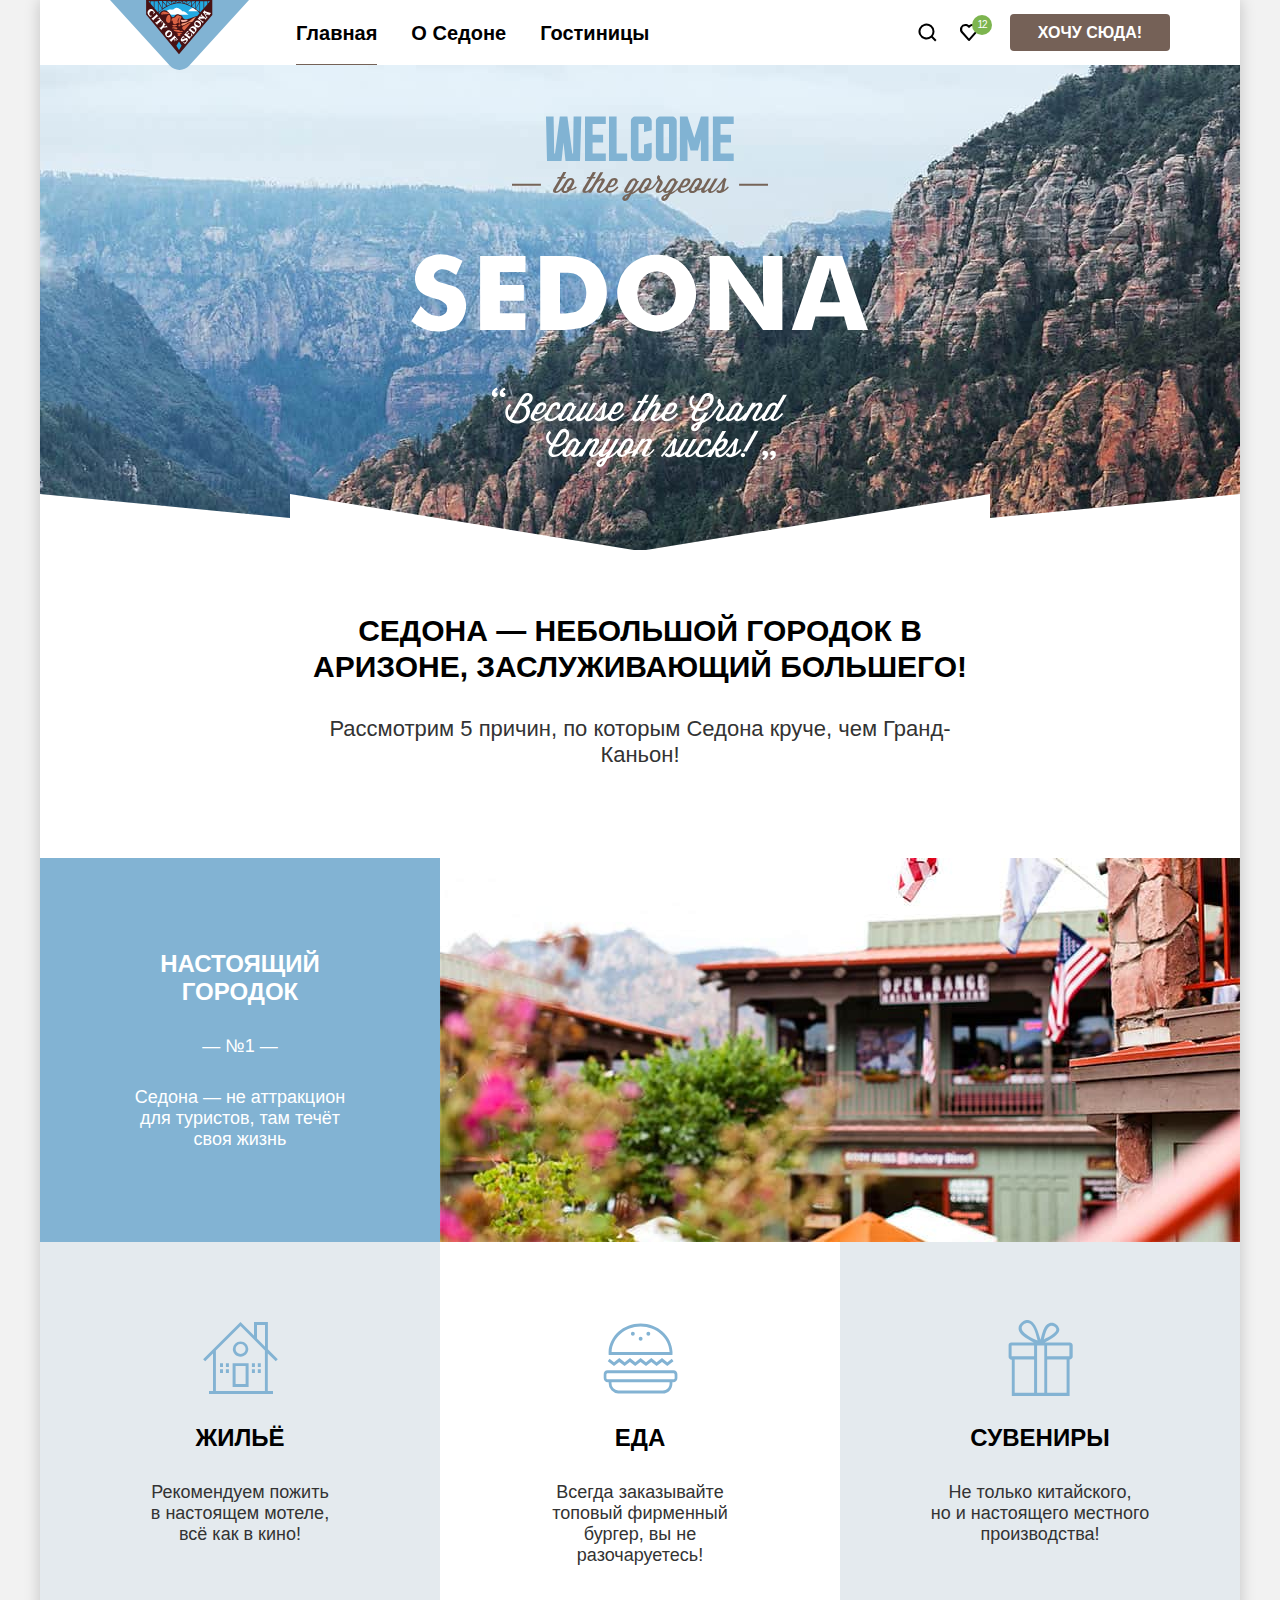
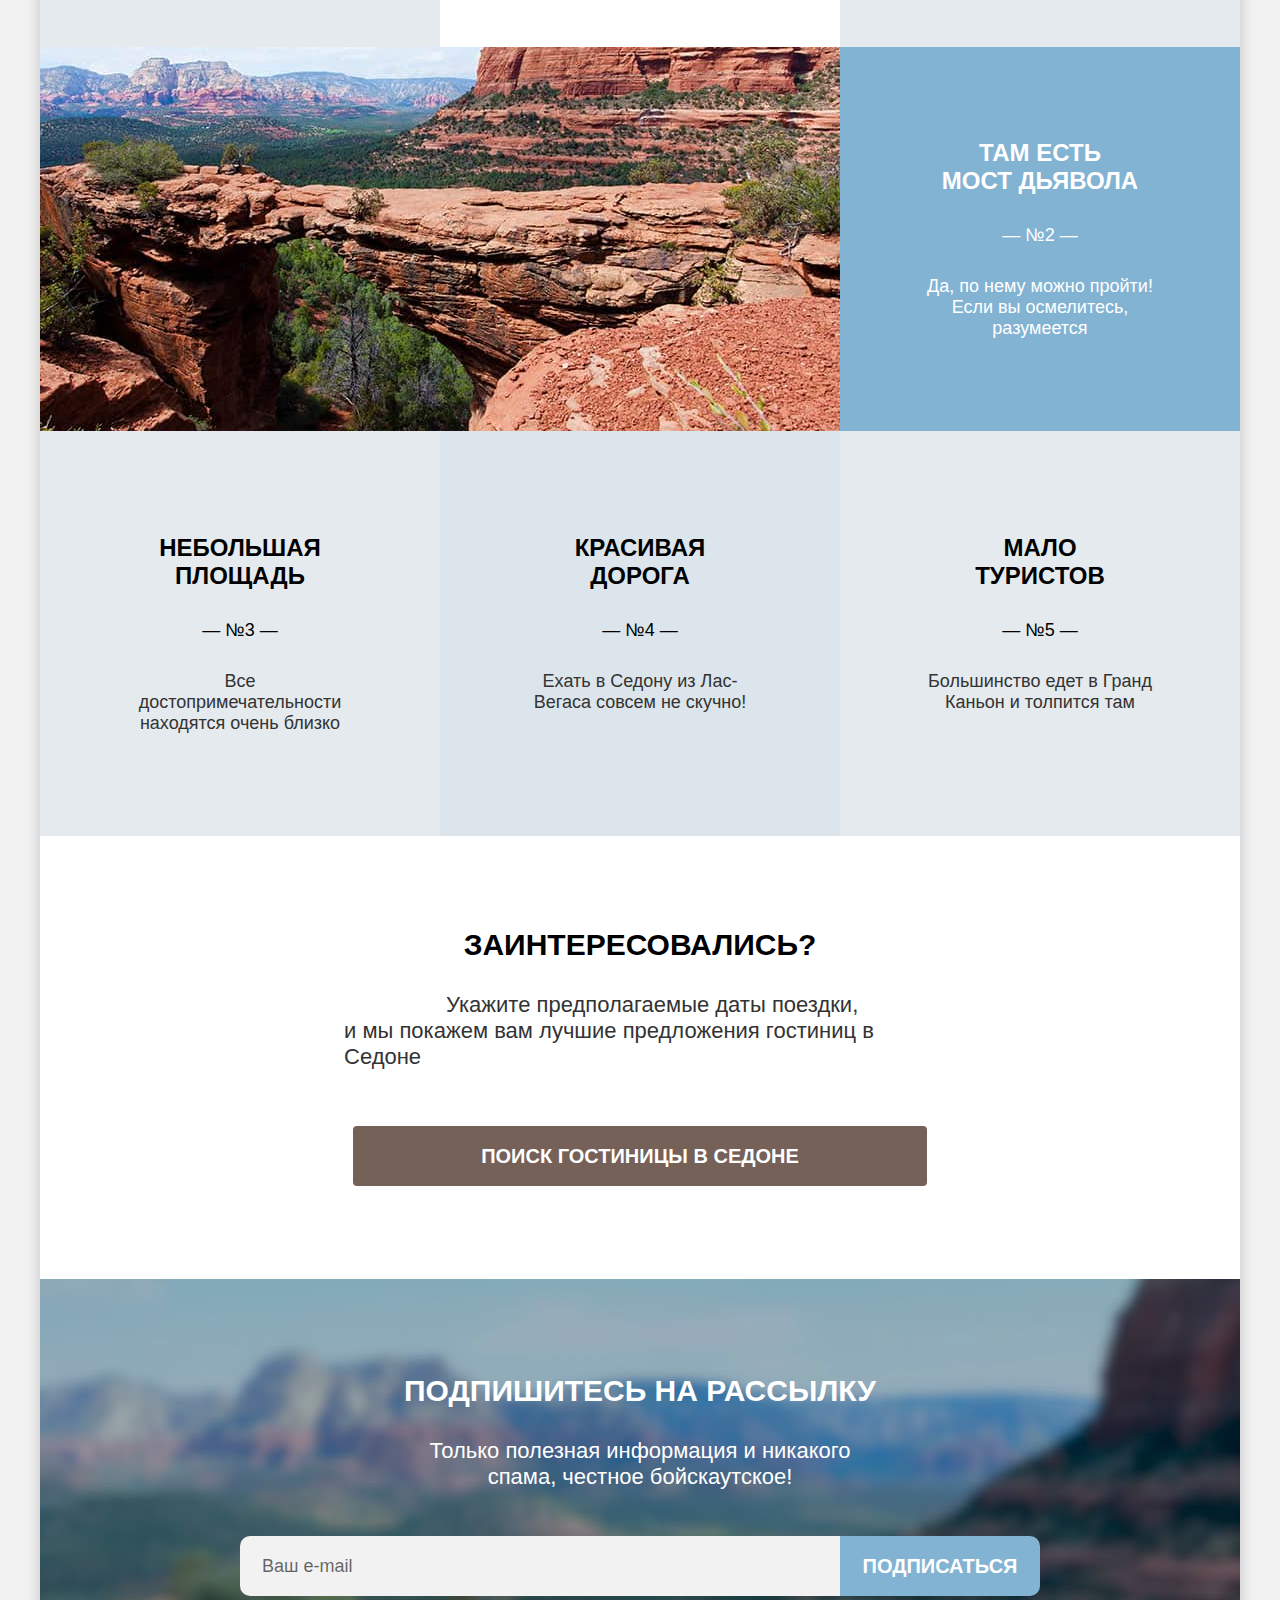
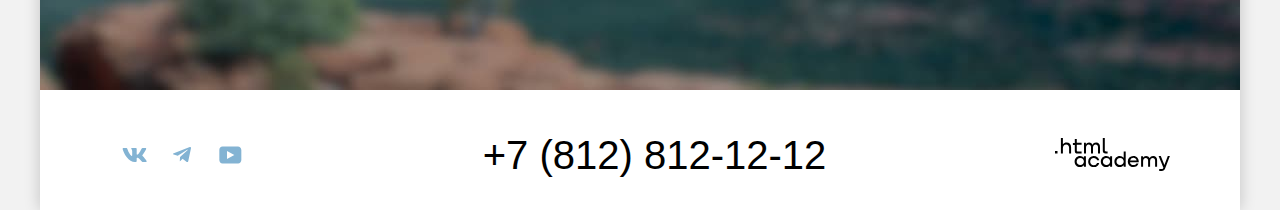
==== commit 3ef42503: "Добавляет HTML-03 HTML-04 HTML-05 HTML-06." ====
--- a/index.html
+++ b/index.html
@@ -15,7 +15,7 @@
   <body>
     <div class="size-fix">
       <header class="page-header">
-        <a class="page-header-logo" href="index.html">
+        <a class="page-header-logo page-header-logo-current" href="#">
           <img
             class="page-header-logo-img"
             alt="Логотип."
@@ -27,9 +27,7 @@
         <nav class="navigation">
           <ul class="navigation-list">
             <li class="navigation-item">
-              <a
-                class="navigation-link navigation-link-current"
-                href="index.html"
+              <a class="navigation-link navigation-link-current" href="#"
                 >Главная</a
               >
             </li>
@@ -72,16 +70,13 @@
       <main class="main-container main-index">
         <section class="promo-image">
           <h1 class="visually-hidden">Сайт города Седона.</h1>
-
-          <div class="promo-image-bottom">
-            <img
-              class="promo-text"
-              src="images/welcome-to-sedona-because-logo.svg"
-              alt="Welcome to the gorgeous Sedona. Because the Grand Canyon sucks!"
-              width="458"
-              height="352"
-            />
-          </div>
+          <img
+            class="promo-text"
+            src="images/welcome-to-sedona-because-logo.svg"
+            alt="Welcome to the gorgeous Sedona. Because the Grand Canyon sucks!"
+            width="458"
+            height="352"
+          />
         </section>
 
         <section class="promo">
@@ -221,12 +216,18 @@
               action="https://echo.htmlacademy.ru/"
               method="post"
             >
+              <label class="visually-hidden" for="email"
+                >Введите ваш email</label
+              >
               <input
                 class="subscription-email"
                 type="email"
                 name="email"
+                id="email"
                 placeholder="Ваш e-mail"
+                required
               />
+
               <button
                 class="button subscription-button button-blue"
                 type="submit"
@@ -342,7 +343,7 @@
 
     <div class="modal-container modal-container-close">
       <div class="modal modal-search">
-        <button class="modal-close-button">
+        <button class="modal-close-button" type="button">
           <span class="visually-hidden">Закрыть</span>
           <svg
             class="close-button-cross"
@@ -426,7 +427,9 @@
                     type="number"
                     id="search-adults"
                     name="search-adults"
-                    value="2"
+                    placeholder="2"
+                    min="1"
+                    required
                   />
                   <button
                     class="input-number-button input-number-button-plus"
@@ -463,6 +466,7 @@
                     >
                   </span>
                 </label>
+
                 <div class="input-number-wrapper">
                   <button
                     class="input-number-button input-number-button-minus"
@@ -484,7 +488,8 @@
                     type="number"
                     id="search-kids"
                     name="search-kids"
-                    value="1"
+                    placeholder="1"
+                    min="0"
                   />
                   <button
                     class="input-number-button input-number-button-plus"
--- a/styles/style.css
+++ b/styles/style.css
@@ -63,12 +63,13 @@
   cursor: pointer;
 }
 
-.button:active {
+.button:not([disabled]):active {
   color: rgba(255, 255, 255, 0.3);
 }
 
 .button:disabled {
   background-color: #E5E5E5;
+  cursor: auto;
 }
 
 .button-small {
@@ -84,20 +85,20 @@
   background-color: #82B3D3;
 }
 
-.button-brown:hover,
-.button-brown:focus {
+.button-brown:not([disabled]):hover,
+.button-brown:not([disabled]):focus {
   background-color: #615048;
   outline-style: none;
 }
 
-.button-blue:hover,
-.button-blue:focus {
+.button-blue:not([disabled]):hover,
+.button-blue:not([disabled]):focus {
   background-color: #68A2CA;
   outline-style: none;
 }
 
-.button-favourits-added:hover,
-.button-favourits-added:focus {
+.button-favourits-added::not([disabled])hover,
+.button-favourits-added::not([disabled])focus {
   background-color: #6C9E42;
   outline-style: none;
 }
@@ -124,18 +125,19 @@
   -moz-appearance: none;
 }
 
-.page-select:hover,
-.page-select:focus {
+.page-select:not([disabled]):hover,
+.page-select:not([disabled]):focus {
   border-color: #68A2CA;
 }
 
-.page-select:active {
+.page-select:not([disabled]):active {
   border-color: #3F5E72;
 }
 
 .page-select:disabled {
   border-color: rgba(0, 0, 0, 0.3);
   color: rgba(0, 0, 0, 0.3);
+  cursor: auto;
 }
 
 /* Шапка */
@@ -157,6 +159,10 @@
   margin-right: 30px;
   margin-bottom: -5px;
   z-index: 1;
+}
+
+.page-header-logo-current {
+  cursor: auto;
 }
 
 .page-header-logo:focus {
@@ -203,6 +209,10 @@
   width: 310px;
   margin-left: auto;
   list-style: none;
+}
+
+.navigation-link-current {
+  cursor: auto;
 }
 
 .navigation-link-current::after {
@@ -323,6 +333,9 @@
 }
 
 .promo-image {
+  position: relative;
+  padding-top: 51px;
+  padding-bottom: 82px;
   background-image: url("../images/promo-background.jpg");
   background-repeat: no-repeat;
   background-size: cover;
@@ -336,14 +349,16 @@
   margin: 0 auto;
 }
 
-
-.promo-image-bottom {
-  padding-top: 51px;
-  padding-bottom: 82px;
-  margin-bottom: -1px;
+.promo-image::after {
+  content: "";
+  position: absolute;
+  width: 1200px;
+  height: 57px;
+  bottom: -1px;
+  left: 0;
   background-image: url("../images/promo-image-triangles.svg");
-  background-size: auto auto;
-  background-position: center bottom 1px;
+  background-size: cover;
+  background-position: bottom;
   background-repeat: no-repeat;
 }
 
@@ -657,7 +672,7 @@
   color: rgba(0, 0, 0, 0.6);
 }
 
-.subscription-email:hover {
+.subscription-email:not([disabled]):hover {
   background: #E6E6E6;
   color: #000000;
 }
@@ -670,9 +685,14 @@
   outline-style: none;
 }
 
-.subscription-email:active {
+.subscription-email:not([disabled]):active {
   background: #FFFFFF;
   color: #000000;
+}
+
+.subscription-email:disabled {
+  opacity: 0.2;
+  cursor: auto;
 }
 
 .subscription-button {
@@ -862,7 +882,6 @@
   margin: 0;
   padding: 0;
   margin-right: 10px;
-  cursor: pointer;
 }
 
 .breadcrumbs-link:hover,
@@ -957,18 +976,18 @@
   border-radius: 4px;
 }
 
-.control:hover .control-mark {
+.control:not([disabled]):hover .control-mark {
   background: rgba(255, 255, 255, 0.6);
 }
 
-.control-input:focus + .control-mark {
+.control-input:not([disabled]):focus + .control-mark {
   background: rgba(255, 255, 255, 0.6);
   -webkit-box-shadow: 0 0 0 3px #83B3D3;
           box-shadow: 0 0 0 3px #83B3D3;
   outline-style: none;
 }
 
-.control:active .control-mark {
+.control:not([disabled]):active .control-mark {
   background: rgba(255, 255, 255, 0.3);
 }
 
@@ -1000,6 +1019,26 @@
   background-color: #3F5E72;
   border-radius: 50%;
   content: "";
+}
+
+.control-input[type="radio"]:disabled~.control-description {
+  opacity: 0.2;
+  cursor: auto;
+}
+
+.control-input[type="radio"]:disabled+.control-mark {
+  opacity: 0.2;
+  cursor: auto;
+}
+
+.control-input[type="checkbox"]:disabled~.control-description {
+  opacity: 0.2;
+  cursor: auto;
+}
+
+.control-input[type="checkbox"]:disabled+.control-mark {
+  opacity: 0.2;
+  cursor: auto;
 }
 
 .range-wrapper-inputs {
@@ -1040,7 +1079,7 @@
   margin: 0;
 }
 
-.range-input:hover {
+.range-input:not([disabled]):hover {
   border-color: rgba(255, 255, 255, 0.6);
 }
 
@@ -1051,8 +1090,13 @@
     0px 0px 0px 3px #81B3D2;
 }
 
-.range-input:active {
+.range-input:not([disabled]):active {
   background: #756257;
+}
+
+.range-input:disabled {
+  opacity: 0.2;
+  cursor: auto;
 }
 
 
@@ -1132,6 +1176,11 @@
           box-shadow: 0px 0px 0 2px #83B3D3;
 }
 
+.range-toggle:disabled {
+  background-color: grey;
+  cursor: auto;
+}
+
 .toggle-min {
   top: -8px;
 }
@@ -1194,6 +1243,11 @@
 
 .catalog-filter-reset:active {
   color: rgba(255, 255, 255, 0.3);
+}
+
+.catalog-filter-reset:disabled {
+  color: rgba(255, 255, 255, 0.2);
+  cursor: auto;
 }
 
 /* Карточки каталога */
@@ -1687,21 +1741,26 @@
   background-position: right 19px center;
 }
 
-.search-form-field-date:hover,
-.search-form-field-date:focus {
+.search-form-field-date:not([disabled]):hover,
+.search-form-field-date:not([disabled]):focus {
   background-color: #E6E6E6;
 }
 
-.search-form-field-date:focus-visible {
+.search-form-field-date:not([disabled]):focus-visible {
   outline-style: none;
   -webkit-box-shadow: 0 0 0 3px #83B3D3;
           box-shadow: 0 0 0 3px #83B3D3;
 }
 
-.search-form-field-date:active {
+.search-form-field-date:not([disabled]):active {
   background-color: #FFFFFF;
   -webkit-box-shadow: 0 0 0 2px #000000 inset;
           box-shadow: 0 0 0 2px #000000 inset;
+}
+
+.search-form-field:disabled {
+  opacity: 0.2;
+  cursor: auto;
 }
 
 .search-form-field-number {
@@ -1709,6 +1768,14 @@
   text-align: center;
   appearance: none;
   -moz-appearance: textfield;
+}
+
+.search-form-field-number::-webkit-input-placeholder {
+  color: #000000;
+}
+
+.search-form-field-number::-moz-placeholder {
+  color: #000000;
 }
 
 .search-form-field-number::-webkit-outer-spin-button,
@@ -1899,9 +1966,14 @@
           transform-origin: center;
 }
 
-.modal-information:hover+.tooltip-text,
-.modal-information:focus+.tooltip-text {
+.modal-information:not([disabled]):hover+.tooltip-text,
+.modal-information:not([disabled]):focus+.tooltip-text {
   display: block;
+}
+
+.modal-information:disabled {
+  opacity: 0.2;
+  cursor: auto;
 }
 
 .search-form-button {
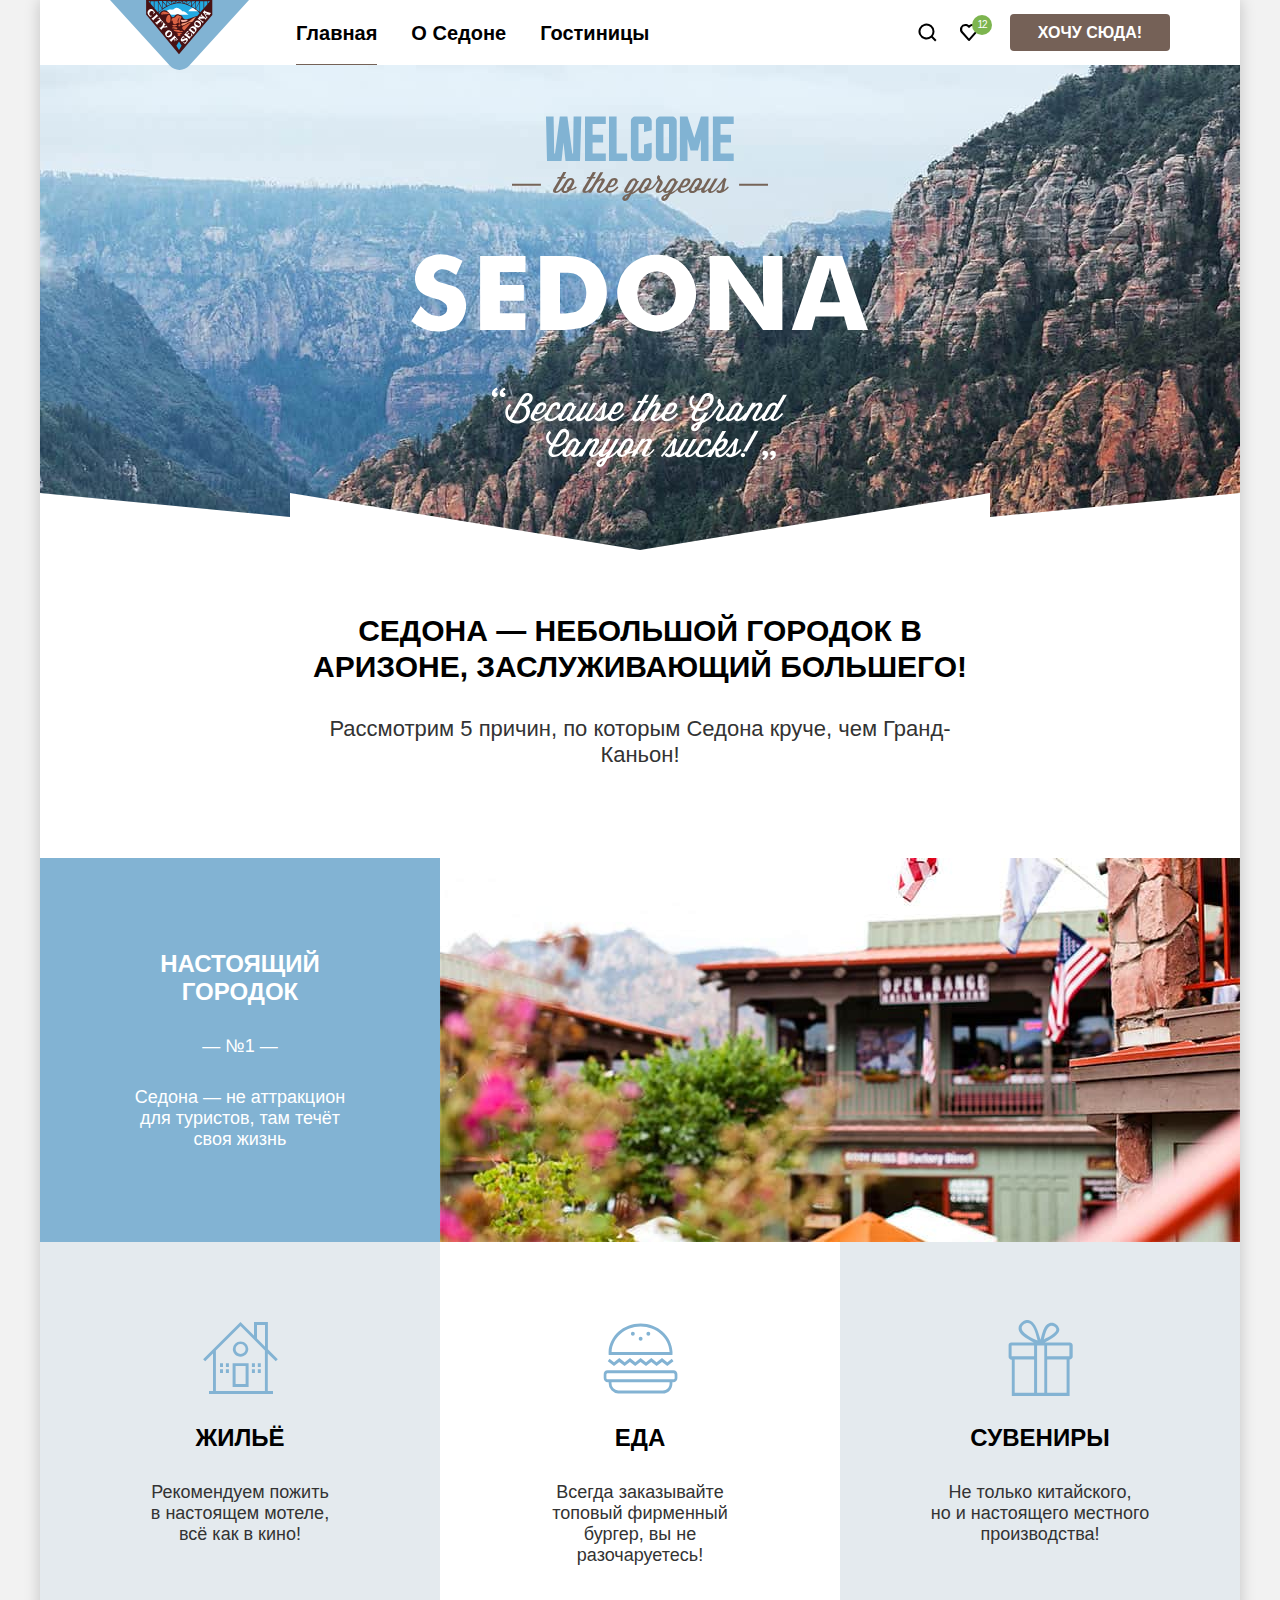
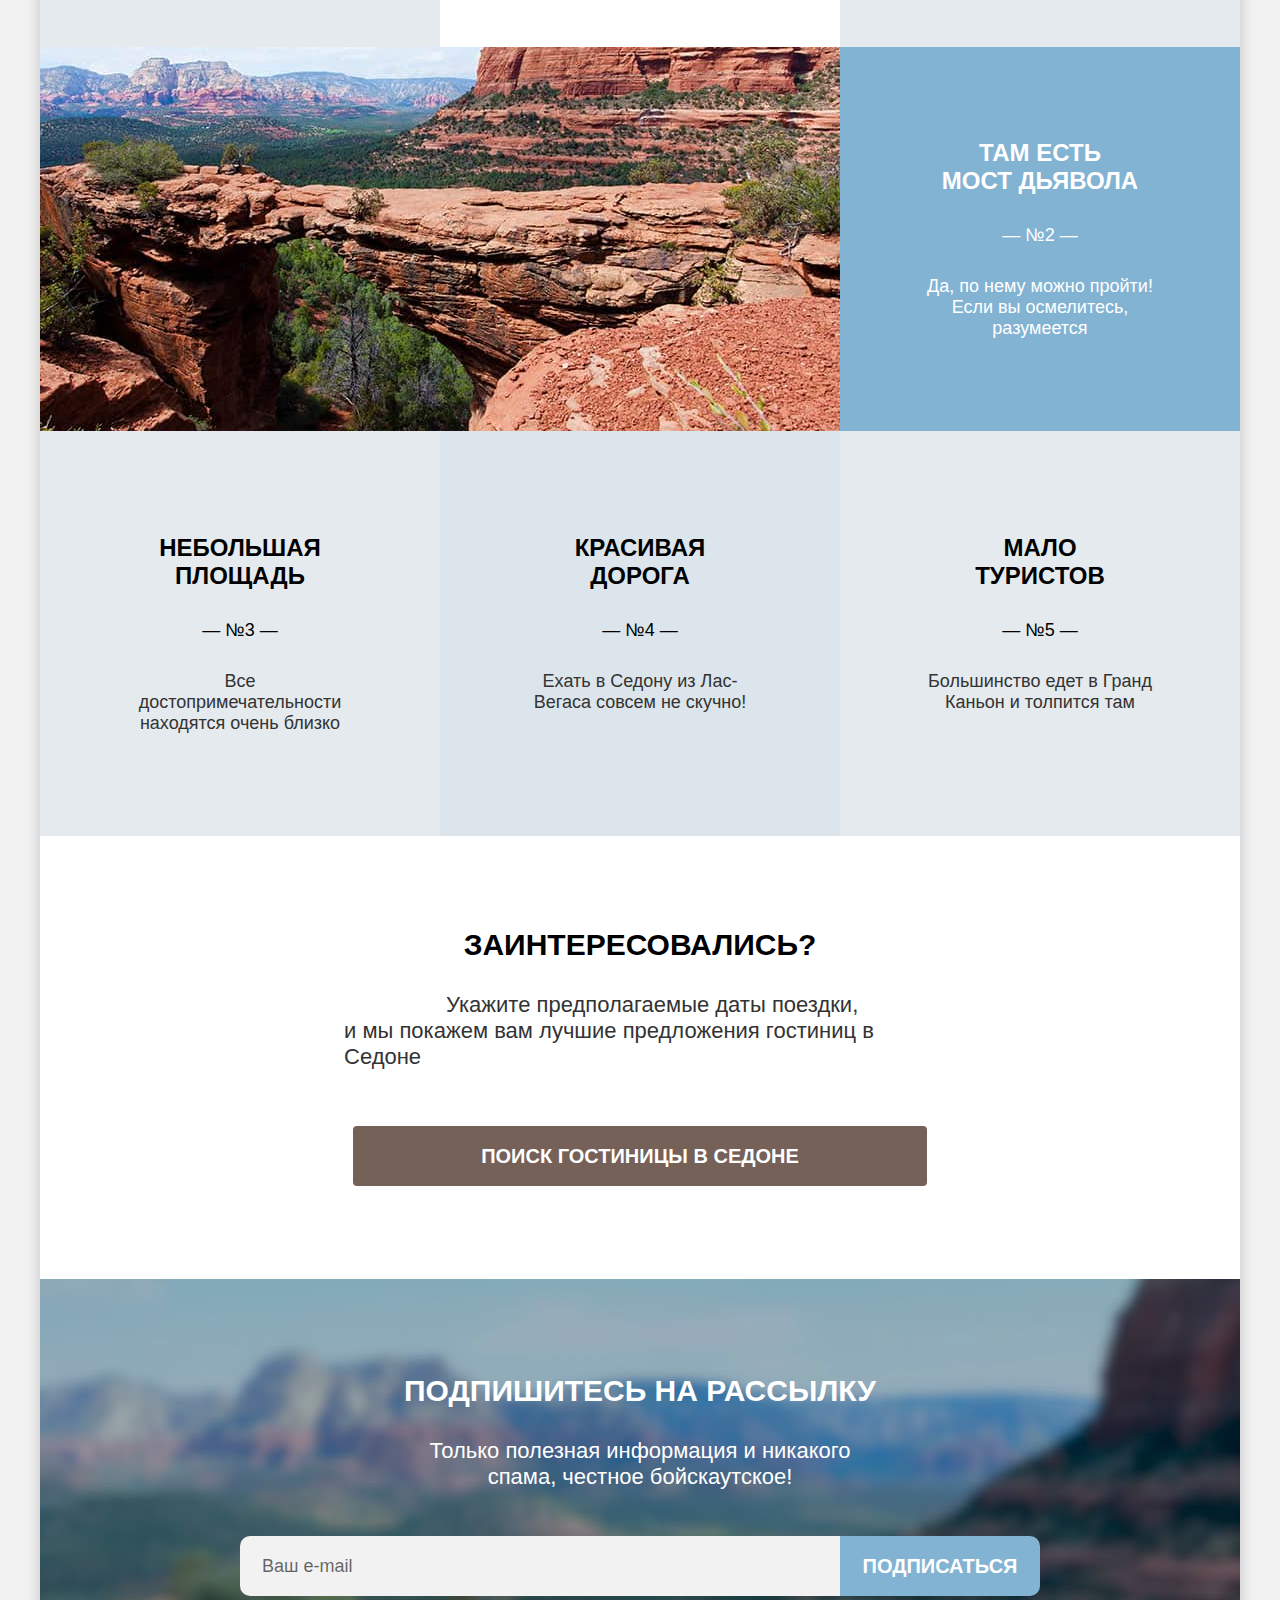
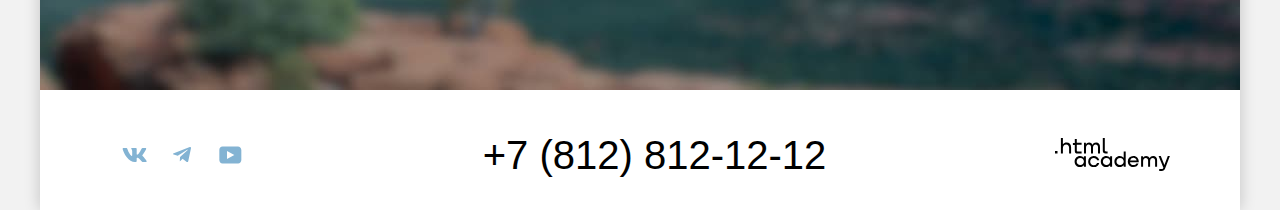
==== commit 2e034cd3: "Вносит изменения проверяющего" ====
--- a/index.html
+++ b/index.html
@@ -27,9 +27,9 @@
         <nav class="navigation">
           <ul class="navigation-list">
             <li class="navigation-item">
-              <a class="navigation-link navigation-link-current" href="#"
-                >Главная</a
-              >
+              <a class="navigation-link navigation-link-current" href="#">
+                Главная
+              </a>
             </li>
             <li class="navigation-item">
               <a class="navigation-link" href="#">О Седоне</a>
@@ -58,9 +58,11 @@
             </li>
             <li class="navigation-icon">
               <a class="navigation-link-icon" href="#">
-                <span class="button navigation-button button-small button-brown"
-                  >Хочу сюда!</span
+                <span
+                  class="button navigation-button button-small button-brown"
                 >
+                  Хочу сюда!
+                </span>
               </a>
             </li>
           </ul>
@@ -111,7 +113,7 @@
                   >
                     <h3 class="advantages-title">Жильё</h3>
                     <p class="advantages-description">
-                      Рекомендуем пожить в&nbspнастоящем мотеле,<br />
+                      Рекомендуем пожить в&nbsp;настоящем мотеле,<br />
                       всё как в кино!
                     </p>
                   </div>
@@ -141,9 +143,13 @@
               </ul>
             </li>
             <li class="advantages-item advantages-item-big">
-              <div
-                class="advantages-block-image advantages-block-image-devils-bridge"
-              ></div>
+              <img
+                class="advantages-block-image"
+                alt="Пейзаж окрестностей Моста Дьявола."
+                src="./images/advantages-2.jpg"
+                width="800"
+                height="384"
+              />
               <div class="advantages-block advantages-block-with-photo">
                 <h3 class="advantages-title">Там есть <br />мост дьявола</h3>
                 <span class="advantages-number">— №2 —</span>
@@ -216,9 +222,9 @@
               action="https://echo.htmlacademy.ru/"
               method="post"
             >
-              <label class="visually-hidden" for="email"
-                >Введите ваш email</label
-              >
+              <label class="visually-hidden" for="email">
+                Введите ваш email
+              </label>
               <input
                 class="subscription-email"
                 type="email"
@@ -250,7 +256,8 @@
                     href="https://vk.com/htmlacademy"
                   >
                     <svg
-                      class="footer-social-icon"
+                      role="img"
+                      aria-label="VK"
                       width="25"
                       height="14"
                       viewBox="0 0 25 14"
@@ -270,7 +277,8 @@
                 <li class="footer-social-item">
                   <a class="footer-social-link" href="https://t.me/htmlacademy">
                     <svg
-                      class="footer-social-icon"
+                      role="img"
+                      aria-label="Telegram"
                       width="18"
                       height="16"
                       viewBox="0 0 18 16"
@@ -291,6 +299,8 @@
                     href="https://www.youtube.com/user/htmlacademyru"
                   >
                     <svg
+                      role="img"
+                      aria-label="Youtube"
                       width="23"
                       height="18"
                       viewBox="0 0 23 18"
@@ -310,9 +320,9 @@
 
             <section class="phone">
               <h2 class="visually-hidden">Телефон</h2>
-              <a class="phone-link" href="tel:+78128121212"
-                >+7 (812) 812-12-12</a
-              >
+              <a class="phone-link" href="tel:+78128121212">
+                +7 (812) 812-12-12
+              </a>
             </section>
 
             <section class="copyright">
@@ -320,6 +330,8 @@
               <a class="copyright-link" href="https://htmlacademy.ru/">
                 <svg
                   class="copyright-icon"
+                  role="img"
+                  aria-label="HTML Academy"
                   width="115"
                   height="33"
                   fill="none"
@@ -332,6 +344,7 @@
                     fill="#000"
                   />
                 </svg>
+                <span class="visually-hidden">HTML Academy</span>
               </a>
             </section>
           </div>
@@ -347,6 +360,8 @@
           <span class="visually-hidden">Закрыть</span>
           <svg
             class="close-button-cross"
+            role="img"
+            aria-label="Закрыть"
             viewBox="0 0 13 13"
             fill="none"
             xmlns="http://www.w3.org/2000/svg"
@@ -366,9 +381,9 @@
             method="get"
           >
             <div class="field-group">
-              <label class="modal-label" for="search-checkin"
-                >Дата Заезда:</label
-              >
+              <label class="modal-label" for="search-checkin">
+                Дата Заезда:
+              </label>
               <div class="modal-field-wrapper">
                 <input
                   class="search-form-field search-form-field-date"
@@ -379,15 +394,15 @@
                   value="27 апреля 2020"
                   required
                 />
-                <span class="modal-message modal-warning"
-                  >Мы не можем отправить вас в прошлое.</span
-                >
+                <span class="modal-message modal-warning">
+                  Мы не можем отправить вас в прошлое.
+                </span>
               </div>
             </div>
             <div class="field-group">
-              <label class="modal-label" for="search-checkout"
-                >Дата Выезда:</label
-              >
+              <label class="modal-label" for="search-checkout">
+                Дата Выезда:
+              </label>
               <div class="modal-field-wrapper">
                 <input
                   class="search-form-field search-form-field-date"
@@ -398,9 +413,9 @@
                   value="1 сентября 2021"
                   required
                 />
-                <span class="modal-message"
-                  >На эти даты есть свободные номера. Пока есть.</span
-                >
+                <span class="modal-message">
+                  На эти даты есть свободные номера. Пока есть.
+                </span>
               </div>
             </div>
             <div class="field-group-number-wrapper">
@@ -414,6 +429,8 @@
                     <span class="search-form-svg-wrapper">
                       <svg
                         class="search-form-svg"
+                        role="img"
+                        aria-label="Минус"
                         viewBox="0 0 13 1"
                         fill="none"
                         xmlns="http://www.w3.org/2000/svg"
@@ -438,6 +455,8 @@
                     <span class="search-form-svg-wrapper">
                       <svg
                         class="search-form-svg"
+                        role="img"
+                        aria-label="Плюс"
                         viewBox="0 0 13 13"
                         fill="none"
                         xmlns="http://www.w3.org/2000/svg"
@@ -449,10 +468,8 @@
                 </div>
               </div>
               <div class="field-group">
-                <label
-                  class="modal-label modal-label-with-information"
-                  for="search-kids"
-                  >Дети:
+                <div class="modal-label modal-label-with-information">
+                  <label for="search-kids"> Дети: </label>
                   <span class="tooltip">
                     <button
                       class="modal-information"
@@ -462,10 +479,10 @@
                     <span class="tooltip-text" role="tooltip" id="tooltip-label"
                       >Укажите количество детей, которые будут с вами, возраст
                       которых от 6 до 18 лет. Дети до 6 лет размещаются
-                      бесплатно.</span
-                    >
+                      бесплатно.
+                    </span>
                   </span>
-                </label>
+                </div>
 
                 <div class="input-number-wrapper">
                   <button
@@ -475,6 +492,8 @@
                     <span class="search-form-svg-wrapper">
                       <svg
                         class="search-form-svg"
+                        role="img"
+                        aria-label="Минус"
                         viewBox="0 0 13 1"
                         fill="none"
                         xmlns="http://www.w3.org/2000/svg"
@@ -498,6 +517,8 @@
                     <span class="search-form-svg-wrapper">
                       <svg
                         class="search-form-svg"
+                        role="img"
+                        aria-label="Плюс"
                         viewBox="0 0 13 13"
                         fill="none"
                         xmlns="http://www.w3.org/2000/svg"
--- a/styles/style.css
+++ b/styles/style.css
@@ -1,4 +1,3 @@
-
 @font-face {
   font-family: "PT Sans";
   font-style: normal;
@@ -27,7 +26,7 @@
   font-family: "PT Sans", sans-serif;
   font-size: 22px;
   line-height: 26px;
-  background-color: #F2F2F2;
+  background-color: #f2f2f2;
   color: #000000;
 }
 
@@ -36,7 +35,7 @@
   min-height: 100%;
   margin: 0 auto;
   -webkit-box-shadow: 0px 0px 15px rgba(0, 0, 0, 0.2);
-          box-shadow: 0px 0px 15px rgba(0, 0, 0, 0.2);
+  box-shadow: 0px 0px 15px rgba(0, 0, 0, 0.2);
 }
 
 .visually-hidden {
@@ -57,7 +56,7 @@
   font-weight: 700;
   text-decoration: none;
   text-align: center;
-  color: #FFFFFF;
+  color: #ffffff;
   border-radius: 4px;
   border: none;
   cursor: pointer;
@@ -68,7 +67,7 @@
 }
 
 .button:disabled {
-  background-color: #E5E5E5;
+  background-color: #e5e5e5;
   cursor: auto;
 }
 
@@ -82,7 +81,7 @@
 }
 
 .button-blue {
-  background-color: #82B3D3;
+  background-color: #82b3d3;
 }
 
 .button-brown:not([disabled]):hover,
@@ -93,13 +92,13 @@
 
 .button-blue:not([disabled]):hover,
 .button-blue:not([disabled]):focus {
-  background-color: #68A2CA;
+  background-color: #68a2ca;
   outline-style: none;
 }
 
 .button-favourits-added::not([disabled])hover,
 .button-favourits-added::not([disabled])focus {
-  background-color: #6C9E42;
+  background-color: #6c9e42;
   outline-style: none;
 }
 
@@ -107,12 +106,13 @@
   margin: 0;
   padding: 0;
   height: 49px;
-  border: 2px solid #E5E5E5;
+  border: 2px solid #e5e5e5;
   border-radius: 4px;
   font-size: 18px;
   line-height: 21px;
   font-family: inherit;
   vertical-align: center;
+  background-color: #ffffff;
   color: #333333;
   background-image: url("../images/selector-arrow.svg");
   background-repeat: no-repeat;
@@ -127,11 +127,11 @@
 
 .page-select:not([disabled]):hover,
 .page-select:not([disabled]):focus {
-  border-color: #68A2CA;
+  border-color: #68a2ca;
 }
 
 .page-select:not([disabled]):active {
-  border-color: #3F5E72;
+  border-color: #3f5e72;
 }
 
 .page-select:disabled {
@@ -147,7 +147,7 @@
   display: -ms-flexbox;
   display: flex;
   padding: 0 70px;
-  background: #FFFFFF;
+  background: #ffffff;
   color: #000000;
 }
 
@@ -187,7 +187,7 @@
   display: -ms-flexbox;
   display: flex;
   -ms-flex-wrap: wrap;
-      flex-wrap: wrap;
+  flex-wrap: wrap;
   margin: 0;
   padding: 0;
   width: 500px;
@@ -199,13 +199,13 @@
   display: -ms-flexbox;
   display: flex;
   -ms-flex-wrap: wrap;
-      flex-wrap: wrap;
+  flex-wrap: wrap;
   -webkit-box-pack: end;
-      -ms-flex-pack: end;
-          justify-content: flex-end;
+  -ms-flex-pack: end;
+  justify-content: flex-end;
   -webkit-box-align: start;
-      -ms-flex-align: start;
-          align-items: start;
+  -ms-flex-align: start;
+  align-items: start;
   width: 310px;
   margin-left: auto;
   list-style: none;
@@ -235,13 +235,13 @@
   text-align: center;
   text-decoration: none;
   text-transform: capitalize;
-  background: #FFFFFF;
+  background: #ffffff;
   color: #000000;
 }
 
 .navigation-link:focus {
   outline: none;
-  color:rgba(0, 0, 0, 0.3);
+  color: rgba(0, 0, 0, 0.3);
 }
 
 .navigation-link-icon {
@@ -250,8 +250,8 @@
   display: -ms-flexbox;
   display: flex;
   -webkit-box-pack: center;
-      -ms-flex-pack: center;
-          justify-content: center;
+  -ms-flex-pack: center;
+  justify-content: center;
   min-width: 42px;
   margin: 0;
   padding: 0;
@@ -286,7 +286,6 @@
   background-position: center;
   background-size: 18px;
   height: 65px;
-
 }
 
 .favourite-number {
@@ -295,13 +294,13 @@
   display: flex;
   position: absolute;
   -webkit-box-pack: center;
-      -ms-flex-pack: center;
-          justify-content: center;
+  -ms-flex-pack: center;
+  justify-content: center;
   bottom: 30px;
   left: 24px;
   margin: 0;
   padding-top: 3px;
-  background-color: #7DB54F;
+  background-color: #7db54f;
   width: 20px;
   height: 20px;
   border-radius: 50%;
@@ -309,9 +308,9 @@
   line-height: 13px;
   letter-spacing: -0.1em;
   font-weight: 400;
-  color: #FFFFFF;
+  color: #ffffff;
   -webkit-box-sizing: border-box;
-          box-sizing: border-box;
+  box-sizing: border-box;
 }
 
 .navigation-button {
@@ -328,8 +327,8 @@
 .main-container {
   margin: 0;
   -webkit-box-flex: 1;
-      -ms-flex-positive: 1;
-          flex-grow: 1;
+  -ms-flex-positive: 1;
+  flex-grow: 1;
 }
 
 .promo-image {
@@ -341,7 +340,7 @@
   background-size: cover;
   text-align: center;
   background-color: #000000;
-  color: #FFFFFF;
+  color: #ffffff;
 }
 
 .promo-text {
@@ -354,7 +353,7 @@
   position: absolute;
   width: 1200px;
   height: 57px;
-  bottom: -1px;
+  bottom: 0;
   left: 0;
   background-image: url("../images/promo-image-triangles.svg");
   background-size: cover;
@@ -364,7 +363,7 @@
 
 .promo-container {
   text-align: center;
-  background-color: #FFFFFF;
+  background-color: #ffffff;
   color: #000000;
   padding: 63px 272px 90px 272px;
   margin: 0;
@@ -383,7 +382,6 @@
   margin: 0;
 }
 
-
 .advantages-list {
   margin: 0;
   padding: 0;
@@ -393,21 +391,15 @@
 }
 
 .advantages-block-image {
-  min-height: 100%;
-  background-size: auto auto;
-  background-position: center bottom;
-  background-repeat: no-repeat;
+  display: block;
+  width: 100%;
+  height: 100%;
   -ms-grid-column-span: 2;
   grid-column: span 2;
 }
 
 .advantages-block-image-true-towm {
   background-image: url("../images/advantages-1.jpg");
-  background-size: cover;
-}
-
-.advantages-block-image-devils-bridge {
-  background-image: url("../images/advantages-2.jpg");
   background-size: cover;
 }
 
@@ -434,10 +426,10 @@
   display: -ms-flexbox;
   display: flex;
   -webkit-box-flex: 1;
-      -ms-flex-positive: 1;
-          flex-grow: 1;
+  -ms-flex-positive: 1;
+  flex-grow: 1;
   -webkit-box-sizing: border-box;
-          box-sizing: border-box;
+  box-sizing: border-box;
   width: 400px;
   min-height: 384px;
   text-align: center;
@@ -479,7 +471,7 @@
 
 .advantages-block {
   -webkit-box-sizing: border-box;
-          box-sizing: border-box;
+  box-sizing: border-box;
   min-height: 384px;
   max-width: 400px;
   word-wrap: break-word;
@@ -487,36 +479,35 @@
   display: -ms-flexbox;
   display: flex;
   -webkit-box-flex: 1;
-      -ms-flex-positive: 1;
-          flex-grow: 1;
+  -ms-flex-positive: 1;
+  flex-grow: 1;
   padding: 103px 85px 102px 85px;
   -webkit-box-orient: vertical;
   -webkit-box-direction: normal;
-      -ms-flex-direction: column;
-          flex-direction: column;
+  -ms-flex-direction: column;
+  flex-direction: column;
 }
 
 .advantages-block-true-town {
   padding: 80px 85px 81px 85px;
 }
 
-
 .advantages-block-with-photo {
   padding: 92px 85px;
-  background-color: #82B3D3;
-  color: #FFFFFF;
+  background-color: #82b3d3;
+  color: #ffffff;
 }
 
 .advantages-block-with-photo .advantages-title {
-  color: #FFFFFF;
+  color: #ffffff;
 }
 
 .advantages-block-with-photo .advantages-number {
-  color: #FFFFFF;
+  color: #ffffff;
 }
 
 .advantages-block-with-photo .advantages-description {
-  color: #FFFFFF;
+  color: #ffffff;
 }
 
 .advantages-block-light-blue {
@@ -524,7 +515,7 @@
 }
 
 .advantages-block-white {
-  background-color: #FFFFFF;
+  background-color: #ffffff;
 }
 
 .advantages-block-blue {
@@ -569,7 +560,7 @@
   padding-top: 91px;
   padding-bottom: 93px;
   text-align: center;
-  background-color: #FFFFFF;
+  background-color: #ffffff;
   color: #000000;
 }
 
@@ -617,7 +608,7 @@
 
 .subscription.subscription-page {
   background-color: #333333;
-  color: #FFFFFF;
+  color: #ffffff;
   background-image: url("../images/subscription-background.jpg");
   background-size: cover;
   background-repeat: no-repeat;
@@ -653,9 +644,9 @@
   border: none;
   border-radius: 10px 0px 0px 10px;
   -webkit-box-flex: 1;
-      -ms-flex-positive: 1;
-          flex-grow: 1;
-  background: #F2F2F2;
+  -ms-flex-positive: 1;
+  flex-grow: 1;
+  background: #f2f2f2;
   color: #000000;
   font-family: inherit;
   font-style: normal;
@@ -673,20 +664,20 @@
 }
 
 .subscription-email:not([disabled]):hover {
-  background: #E6E6E6;
+  background: #e6e6e6;
   color: #000000;
 }
 
 .subscription-email:focus {
-  background: #E6E6E6;
-  color: #000000;
-  -webkit-box-shadow: 0 0 0 3px #83B3D3;
-          box-shadow: 0 0 0 3px #83B3D3;
+  background: #e6e6e6;
+  color: #000000;
+  -webkit-box-shadow: 0 0 0 3px #83b3d3;
+  box-shadow: 0 0 0 3px #83b3d3;
   outline-style: none;
 }
 
 .subscription-email:not([disabled]):active {
-  background: #FFFFFF;
+  background: #ffffff;
   color: #000000;
 }
 
@@ -709,7 +700,7 @@
 /* Футер страницы */
 
 .page-footer-bottom {
-  background-color: #FFFFFF;
+  background-color: #ffffff;
   color: #000000;
 }
 
@@ -718,8 +709,8 @@
   display: -ms-flexbox;
   display: flex;
   -webkit-box-pack: justify;
-      -ms-flex-pack: justify;
-          justify-content: space-between;
+  -ms-flex-pack: justify;
+  justify-content: space-between;
   width: 1060px;
   margin: 0 auto;
   padding-top: 40px;
@@ -735,7 +726,7 @@
   display: -ms-flexbox;
   display: flex;
   -ms-flex-wrap: wrap;
-      flex-wrap: wrap;
+  flex-wrap: wrap;
   margin: 0;
   padding: 0;
   min-width: 26px;
@@ -751,11 +742,11 @@
   display: -ms-flexbox;
   display: flex;
   -webkit-box-align: center;
-      -ms-flex-align: center;
-          align-items: center;
+  -ms-flex-align: center;
+  align-items: center;
   -webkit-box-pack: center;
-      -ms-flex-pack: center;
-          justify-content: center;
+  -ms-flex-pack: center;
+  justify-content: center;
   width: 48px;
   height: 40px;
   padding-top: 5px;
@@ -763,7 +754,7 @@
 
 .footer-social-link:hover path,
 .footer-social-link:focus path {
-  fill: #68A2CA;
+  fill: #68a2ca;
 }
 
 .footer-social-link:focus {
@@ -825,8 +816,8 @@
 .main-catalog {
   margin: 0;
   -webkit-box-flex: 1;
-      -ms-flex-positive: 1;
-          flex-grow: 1;
+  -ms-flex-positive: 1;
+  flex-grow: 1;
 }
 
 /* Фильтры каталога */
@@ -837,7 +828,7 @@
   background-color: #333333;
   background-repeat: no-repeat;
   background-size: cover;
-  color: #FFFFFF;
+  color: #ffffff;
 }
 
 .catalog-header-container {
@@ -870,8 +861,8 @@
   display: -ms-flexbox;
   display: flex;
   -webkit-box-align: center;
-      -ms-flex-align: center;
-          align-items: center;
+  -ms-flex-align: center;
+  align-items: center;
   font-size: 16px;
   line-height: 21px;
   margin-right: 11px;
@@ -909,13 +900,12 @@
   background-position: center;
 }
 
-
 .catalog-filter-form {
   display: -webkit-box;
   display: -ms-flexbox;
   display: flex;
   -ms-flex-wrap: nowrap;
-      flex-wrap: nowrap;
+  flex-wrap: nowrap;
 }
 
 .catalog-filter-group {
@@ -972,7 +962,7 @@
   left: 0px;
   width: 20px;
   height: 20px;
-  background-color: #FFFFFF;
+  background-color: #ffffff;
   border-radius: 4px;
 }
 
@@ -982,8 +972,8 @@
 
 .control-input:not([disabled]):focus + .control-mark {
   background: rgba(255, 255, 255, 0.6);
-  -webkit-box-shadow: 0 0 0 3px #83B3D3;
-          box-shadow: 0 0 0 3px #83B3D3;
+  -webkit-box-shadow: 0 0 0 3px #83b3d3;
+  box-shadow: 0 0 0 3px #83b3d3;
   outline-style: none;
 }
 
@@ -991,16 +981,14 @@
   background: rgba(255, 255, 255, 0.3);
 }
 
-
-.control-input[type="radio"]+.control-mark {
+.control-input[type="radio"] + .control-mark {
   border-radius: 50%;
 }
 
-.control-input[type="checkbox"]:checked+.control-mark::before {
+.control-input[type="checkbox"]:checked + .control-mark::before {
   position: absolute;
   width: 20px;
   height: 20px;
-  ;
   left: 0;
   background-image: url("../images/checkmark.svg");
   background-repeat: no-repeat;
@@ -1009,34 +997,33 @@
   content: "";
 }
 
-.control-input[type="radio"]:checked+.control-mark::after {
+.control-input[type="radio"]:checked + .control-mark::after {
   position: absolute;
   width: 10px;
   height: 10px;
-  ;
   left: 5px;
   top: 5px;
-  background-color: #3F5E72;
+  background-color: #3f5e72;
   border-radius: 50%;
   content: "";
 }
 
-.control-input[type="radio"]:disabled~.control-description {
+.control-input[type="radio"]:disabled ~ .control-description {
   opacity: 0.2;
   cursor: auto;
 }
 
-.control-input[type="radio"]:disabled+.control-mark {
+.control-input[type="radio"]:disabled + .control-mark {
   opacity: 0.2;
   cursor: auto;
 }
 
-.control-input[type="checkbox"]:disabled~.control-description {
+.control-input[type="checkbox"]:disabled ~ .control-description {
   opacity: 0.2;
   cursor: auto;
 }
 
-.control-input[type="checkbox"]:disabled+.control-mark {
+.control-input[type="checkbox"]:disabled + .control-mark {
   opacity: 0.2;
   cursor: auto;
 }
@@ -1057,15 +1044,15 @@
   width: 144px;
   height: 48px;
   -webkit-box-sizing: border-box;
-          box-sizing: border-box;
+  box-sizing: border-box;
   font-family: inherit;
   font-style: normal;
   font-weight: 400;
   font-size: 18px;
   line-height: 21px;
-  color: #FFFFFF;
+  color: #ffffff;
   background-color: transparent;
-  border: 2px solid #FFFFFF;
+  border: 2px solid #ffffff;
   cursor: pointer;
   outline-style: none;
   appearance: none;
@@ -1084,10 +1071,8 @@
 }
 
 .range-input:focus {
-  -webkit-box-shadow: 0px 0px 0px 3px #81B3D2 inset,
-    0px 0px 0px 3px #81B3D2;
-          box-shadow: 0px 0px 0px 3px #81B3D2 inset,
-    0px 0px 0px 3px #81B3D2;
+  -webkit-box-shadow: 0px 0px 0px 3px #81b3d2 inset, 0px 0px 0px 3px #81b3d2;
+  box-shadow: 0px 0px 0px 3px #81b3d2 inset, 0px 0px 0px 3px #81b3d2;
 }
 
 .range-input:not([disabled]):active {
@@ -1099,15 +1084,14 @@
   cursor: auto;
 }
 
-
 .range-input-left {
-  border-right: 1px solid #FFFFFF;
+  border-right: 1px solid #ffffff;
   border-top-left-radius: 4px;
   border-bottom-left-radius: 4px;
 }
 
 .range-input-right {
-  border-left: 1px solid #FFFFFF;
+  border-left: 1px solid #ffffff;
   border-top-right-radius: 4px;
   border-bottom-right-radius: 4px;
   padding-left: 15px;
@@ -1116,7 +1100,7 @@
 .catalog-filter-label::before {
   position: absolute;
   content: "от";
-  color: #FFFFFF;
+  color: #ffffff;
   opacity: 0.3;
   left: 110px;
   top: 12px;
@@ -1130,7 +1114,7 @@
 .catalog-filter-label::after {
   position: absolute;
   content: "до";
-  color: #FFFFFF;
+  color: #ffffff;
   opacity: 0.3;
   right: 17px;
   top: 12px;
@@ -1151,14 +1135,14 @@
 .range-bar {
   position: relative;
   height: 4px;
-  background-color: #FFFFFF;
+  background-color: #ffffff;
 }
 
 .range-toggle {
   position: absolute;
   width: 20px;
   height: 20px;
-  background: #FFFFFF;
+  background: #ffffff;
   border-radius: 5px;
   border: none;
   text-decoration: none;
@@ -1166,14 +1150,14 @@
 }
 
 .range-toggle:focus {
-  -webkit-box-shadow: 0px 0px 0 3px #83B3D3;
-          box-shadow: 0px 0px 0 3px #83B3D3;
+  -webkit-box-shadow: 0px 0px 0 3px #83b3d3;
+  box-shadow: 0px 0px 0 3px #83b3d3;
   outline-style: none;
 }
 
 .range-toggle:active {
-  -webkit-box-shadow: 0px 0px 0 2px #83B3D3;
-          box-shadow: 0px 0px 0 2px #83B3D3;
+  -webkit-box-shadow: 0px 0px 0 2px #83b3d3;
+  box-shadow: 0px 0px 0 2px #83b3d3;
 }
 
 .range-toggle:disabled {
@@ -1196,11 +1180,11 @@
   display: flex;
   -webkit-box-orient: vertical;
   -webkit-box-direction: normal;
-      -ms-flex-direction: column;
-          flex-direction: column;
+  -ms-flex-direction: column;
+  flex-direction: column;
   -webkit-box-align: center;
-      -ms-flex-align: center;
-          align-items: center;
+  -ms-flex-align: center;
+  align-items: center;
   margin-top: 60px;
 }
 
@@ -1224,7 +1208,7 @@
   font-family: inherit;
   font-size: 16px;
   line-height: 20px;
-  color: #FFFFFF;
+  color: #ffffff;
   border: none;
   border-radius: 4px;
   cursor: pointer;
@@ -1235,9 +1219,9 @@
 }
 
 .catalog-filter-reset:focus {
-  color: #FFFFFF;
-  -webkit-box-shadow: 0 0 0 3px #83B3D3;
-          box-shadow: 0 0 0 3px #83B3D3;
+  color: #ffffff;
+  -webkit-box-shadow: 0 0 0 3px #83b3d3;
+  box-shadow: 0 0 0 3px #83b3d3;
   outline-style: none;
 }
 
@@ -1253,7 +1237,7 @@
 /* Карточки каталога */
 
 .catalog-hotel {
-  background-color: #FFFFFF;
+  background-color: #ffffff;
   color: #000000;
 }
 
@@ -1281,7 +1265,6 @@
   margin-left: auto;
   margin-right: 78px;
   padding: 0 17px;
-
 }
 
 .catalog-grid-toggler {
@@ -1289,22 +1272,43 @@
   display: -ms-flexbox;
   display: flex;
   -webkit-box-sizing: border-box;
-          box-sizing: border-box;
+  box-sizing: border-box;
   -webkit-box-align: center;
-      -ms-flex-align: center;
-          align-items: center;
+  -ms-flex-align: center;
+  align-items: center;
   -webkit-box-pack: center;
-      -ms-flex-pack: center;
-          justify-content: center;
+  -ms-flex-pack: center;
+  justify-content: center;
   margin-right: 8px;
   width: 48px;
   height: 48px;
-  border: 2px solid #E5E5E5;
+  border: 2px solid #e5e5e5;
   border-radius: 4px;
 }
 
 .catalog-grid-toggler-selected {
   border-color: #000000;
+}
+
+.catalog-grid-toggler-table {
+  background-image: url("../images/icon-table.svg");
+  background-position: center;
+  background-repeat: no-repeat;
+  background-size: 16px 14px;
+}
+
+.catalog-grid-toggler-slideshow {
+  background-image: url("../images/icon-slideshow.svg");
+  background-position: center;
+  background-repeat: no-repeat;
+  background-size: 16px 14px;
+}
+
+.catalog-grid-toggler-list {
+  background-image: url("../images/icon-list.svg");
+  background-position: center;
+  background-repeat: no-repeat;
+  background-size: 16px 14px;
 }
 
 .catalog-grid-toggler:hover,
@@ -1314,7 +1318,7 @@
 
 .catalog-grid-toggler:focus {
   outline: none;
-  border-color: #68A2CA;
+  border-color: #68a2ca;
 }
 
 .catalog-grid-toggler:last-child {
@@ -1339,8 +1343,8 @@
   display: flex;
   -webkit-box-orient: vertical;
   -webkit-box-direction: normal;
-      -ms-flex-direction: column;
-          flex-direction: column;
+  -ms-flex-direction: column;
+  flex-direction: column;
   padding: 20px;
   list-style-type: none;
 }
@@ -1351,15 +1355,15 @@
   margin-bottom: 16px;
 }
 
-.hotel-item-img:focus{
+.hotel-item-img:focus {
   outline-style: none;
   opacity: 0.6;
 }
 
 .hotel-title {
   -webkit-box-flex: 1;
-      -ms-flex-positive: 1;
-          flex-grow: 1;
+  -ms-flex-positive: 1;
+  flex-grow: 1;
   margin: 0;
   margin-bottom: 16px;
   font-weight: 700;
@@ -1378,8 +1382,8 @@
   display: -ms-grid;
   display: grid;
   -webkit-box-align: center;
-      -ms-flex-align: center;
-          align-items: center;
+  -ms-flex-align: center;
+  align-items: center;
   -ms-grid-columns: 140px 20px 140px;
   grid-template-columns: 140px 140px;
   gap: 16px 20px;
@@ -1395,8 +1399,8 @@
 
 .hotel-price {
   -ms-flex-item-align: end;
-      -ms-grid-row-align: end;
-      align-self: end;
+  -ms-grid-row-align: end;
+  align-self: end;
   margin: 0;
   font-size: 18px;
   line-height: 21px;
@@ -1410,13 +1414,13 @@
 }
 
 .button-favourites {
-  background: #82B3D3;
+  background: #82b3d3;
   font-size: 16px;
   line-height: 20px;
 }
 
 .button-favourits-added {
-  background-color: #7DB54F;
+  background-color: #7db54f;
 }
 
 .hotel-stars {
@@ -1452,7 +1456,7 @@
   display: inline-block;
   padding: 8px 22px;
   border-radius: 4px;
-  background: #F2F2F2;
+  background: #f2f2f2;
   font-size: 16px;
   line-height: 20px;
   text-align: center;
@@ -1475,7 +1479,7 @@
   left: 0px;
   right: 0px;
   top: 0px;
-  border: 1px solid #E6E6E6;
+  border: 1px solid #e6e6e6;
   content: "";
 }
 
@@ -1500,13 +1504,13 @@
   display: -ms-flexbox;
   display: flex;
   -webkit-box-sizing: border-box;
-          box-sizing: border-box;
+  box-sizing: border-box;
   -webkit-box-pack: center;
-      -ms-flex-pack: center;
-          justify-content: center;
+  -ms-flex-pack: center;
+  justify-content: center;
   -webkit-box-align: center;
-      -ms-flex-align: center;
-          align-items: center;
+  -ms-flex-align: center;
+  align-items: center;
   border-radius: 4px;
   width: 60px;
   height: 60px;
@@ -1515,12 +1519,12 @@
   font-size: 20px;
   line-height: 36px;
   text-align: center;
-  color: #FFFFFF;
+  color: #ffffff;
 }
 
 .pagination-link:hover,
 .pagination-link:focus {
-  background-color: #68A2CA;
+  background-color: #68a2ca;
 }
 
 .pagination-link:active {
@@ -1528,7 +1532,7 @@
 }
 
 .pagination-link.pagination-current {
-  background-color: #F2F2F2;
+  background-color: #f2f2f2;
   color: #000000;
 }
 
@@ -1550,17 +1554,17 @@
   margin-left: auto;
   padding: 0;
   -webkit-box-sizing: border-box;
-          box-sizing: border-box;
+  box-sizing: border-box;
   -ms-flex-item-align: center;
-      -ms-grid-row-align: center;
-      align-self: center;
+  -ms-grid-row-align: center;
+  align-self: center;
   font-size: 18px;
   line-height: 21px;
   color: #333333;
 }
 
 .subscription.subscription-catalog {
-  background-color: #FFFFFF;
+  background-color: #ffffff;
   color: #333333;
 }
 
@@ -1593,13 +1597,13 @@
   padding: 62px 70px 70px 70px;
   background-color: #ffffff;
   -webkit-box-shadow: 0px 25px 50px rgba(0, 0, 0, 0.15);
-          box-shadow: 0px 25px 50px rgba(0, 0, 0, 0.15);
+  box-shadow: 0px 25px 50px rgba(0, 0, 0, 0.15);
   border-radius: 30px;
 }
 
 .modal-search {
   -webkit-box-sizing: border-box;
-          box-sizing: border-box;
+  box-sizing: border-box;
   width: 715px;
 }
 
@@ -1610,7 +1614,7 @@
   right: 70px;
   width: 53px;
   height: 53px;
-  background-color: #F2F2F2;
+  background-color: #f2f2f2;
   border-radius: 50%;
   border: none;
   cursor: pointer;
@@ -1619,13 +1623,13 @@
 .modal-close-button:hover,
 .modal-close-button:focus,
 .modal-close-button:active {
-  background-color: #E6E6E6;
+  background-color: #e6e6e6;
 }
 
 .modal-close-button:focus {
   outline-style: none;
-  -webkit-box-shadow: 0 0 0 3px #83B3D3;
-          box-shadow: 0 0 0 3px #83B3D3;
+  -webkit-box-shadow: 0 0 0 3px #83b3d3;
+  box-shadow: 0 0 0 3px #83b3d3;
 }
 
 .close-button-cross {
@@ -1656,8 +1660,8 @@
   display: flex;
   -webkit-box-orient: vertical;
   -webkit-box-direction: normal;
-      -ms-flex-direction: column;
-          flex-direction: column;
+  -ms-flex-direction: column;
+  flex-direction: column;
 }
 
 .field-group {
@@ -1672,7 +1676,7 @@
   padding: 12px 18px 12px 0;
   width: 155px;
   -webkit-box-sizing: border-box;
-          box-sizing: border-box;
+  box-sizing: border-box;
   font-weight: 700;
   font-size: 20px;
   line-height: 26px;
@@ -1683,11 +1687,11 @@
   display: -ms-flexbox;
   display: flex;
   -webkit-box-pack: end;
-      -ms-flex-pack: end;
-          justify-content: flex-end;
+  -ms-flex-pack: end;
+  justify-content: flex-end;
   width: 135px;
   -webkit-box-sizing: border-box;
-          box-sizing: border-box;
+  box-sizing: border-box;
 }
 
 .modal-field-wrapper {
@@ -1696,11 +1700,11 @@
   display: flex;
   -webkit-box-orient: vertical;
   -webkit-box-direction: normal;
-      -ms-flex-direction: column;
-          flex-direction: column;
+  -ms-flex-direction: column;
+  flex-direction: column;
   -webkit-box-flex: 1;
-      -ms-flex-positive: 1;
-          flex-grow: 1;
+  -ms-flex-positive: 1;
+  flex-grow: 1;
 }
 
 .search-form-field {
@@ -1711,7 +1715,7 @@
   font-size: 18px;
   line-height: 21px;
   color: #000000;
-  background: #F2F2F2;
+  background: #f2f2f2;
   border-radius: 4px;
   border: none;
   cursor: pointer;
@@ -1731,8 +1735,8 @@
 
 .search-form-field-date {
   -webkit-box-flex: 1;
-      -ms-flex-positive: 1;
-          flex-grow: 1;
+  -ms-flex-positive: 1;
+  flex-grow: 1;
   margin-bottom: 8px;
   padding: 14px 40px 14px 19px;
   background-image: url("../images/calendar.svg");
@@ -1743,19 +1747,19 @@
 
 .search-form-field-date:not([disabled]):hover,
 .search-form-field-date:not([disabled]):focus {
-  background-color: #E6E6E6;
+  background-color: #e6e6e6;
 }
 
 .search-form-field-date:not([disabled]):focus-visible {
   outline-style: none;
-  -webkit-box-shadow: 0 0 0 3px #83B3D3;
-          box-shadow: 0 0 0 3px #83B3D3;
+  -webkit-box-shadow: 0 0 0 3px #83b3d3;
+  box-shadow: 0 0 0 3px #83b3d3;
 }
 
 .search-form-field-date:not([disabled]):active {
-  background-color: #FFFFFF;
+  background-color: #ffffff;
   -webkit-box-shadow: 0 0 0 2px #000000 inset;
-          box-shadow: 0 0 0 2px #000000 inset;
+  box-shadow: 0 0 0 2px #000000 inset;
 }
 
 .search-form-field:disabled {
@@ -1819,11 +1823,11 @@
   display: -ms-inline-flexbox;
   display: inline-flex;
   -webkit-box-pack: center;
-      -ms-flex-pack: center;
-          justify-content: center;
+  -ms-flex-pack: center;
+  justify-content: center;
   -webkit-box-align: center;
-      -ms-flex-align: center;
-          align-items: center;
+  -ms-flex-align: center;
+  align-items: center;
   width: 19px;
   height: 19px;
   border-radius: 2px;
@@ -1854,8 +1858,8 @@
 
 .input-number-button:focus .search-form-svg-wrapper {
   outline-style: none;
-  -webkit-box-shadow: 0 0 0 3px #83B3D3;
-          box-shadow: 0 0 0 3px #83B3D3;
+  -webkit-box-shadow: 0 0 0 3px #83b3d3;
+  box-shadow: 0 0 0 3px #83b3d3;
 }
 
 .modal-message {
@@ -1866,7 +1870,7 @@
 }
 
 .modal-warning {
-  color: #FF5757;
+  color: #ff5757;
 }
 
 .field-group-number-wrapper {
@@ -1874,10 +1878,10 @@
   display: -ms-flexbox;
   display: flex;
   -ms-flex-wrap: wrap;
-      flex-wrap: wrap;
+  flex-wrap: wrap;
   -webkit-box-pack: justify;
-      -ms-flex-pack: justify;
-          justify-content: space-between;
+  -ms-flex-pack: justify;
+  justify-content: space-between;
   margin-bottom: 29px;
 }
 
@@ -1891,13 +1895,13 @@
   border-radius: 50%;
   cursor: pointer;
   border: none;
-  background: #83B3D3;
+  background: #83b3d3;
 }
 
 .modal-information:hover,
 .modal-information:active,
 .modal-information:focus {
-  background-color: #68A2CA;
+  background-color: #68a2ca;
   outline: none;
 }
 
@@ -1936,14 +1940,14 @@
   padding: 15px 18px 18px 22px;
   border-radius: 10px;
   -webkit-box-shadow: 0px 15px 30px rgba(0, 0, 0, 0.3);
-          box-shadow: 0px 15px 30px rgba(0, 0, 0, 0.3);
+  box-shadow: 0px 15px 30px rgba(0, 0, 0, 0.3);
   width: 256px;
   -webkit-box-sizing: border-box;
-          box-sizing: border-box;
+  box-sizing: border-box;
   position: absolute;
   -webkit-transform: translateX(-50%);
-      -ms-transform: translateX(-50%);
-          transform: translateX(-50%);
+  -ms-transform: translateX(-50%);
+  transform: translateX(-50%);
   left: 50%;
   z-index: 1;
   display: none;
@@ -1959,15 +1963,15 @@
   height: 19px;
   background-color: #333333;
   -webkit-transform: translateX(-50%) translateY(-50%) rotate(45deg);
-      -ms-transform: translateX(-50%) translateY(-50%) rotate(45deg);
-          transform: translateX(-50%) translateY(-50%) rotate(45deg);
+  -ms-transform: translateX(-50%) translateY(-50%) rotate(45deg);
+  transform: translateX(-50%) translateY(-50%) rotate(45deg);
   -webkit-transform-origin: center;
-      -ms-transform-origin: center;
-          transform-origin: center;
-}
-
-.modal-information:not([disabled]):hover+.tooltip-text,
-.modal-information:not([disabled]):focus+.tooltip-text {
+  -ms-transform-origin: center;
+  transform-origin: center;
+}
+
+.modal-information:not([disabled]):hover + .tooltip-text,
+.modal-information:not([disabled]):focus + .tooltip-text {
   display: block;
 }
 
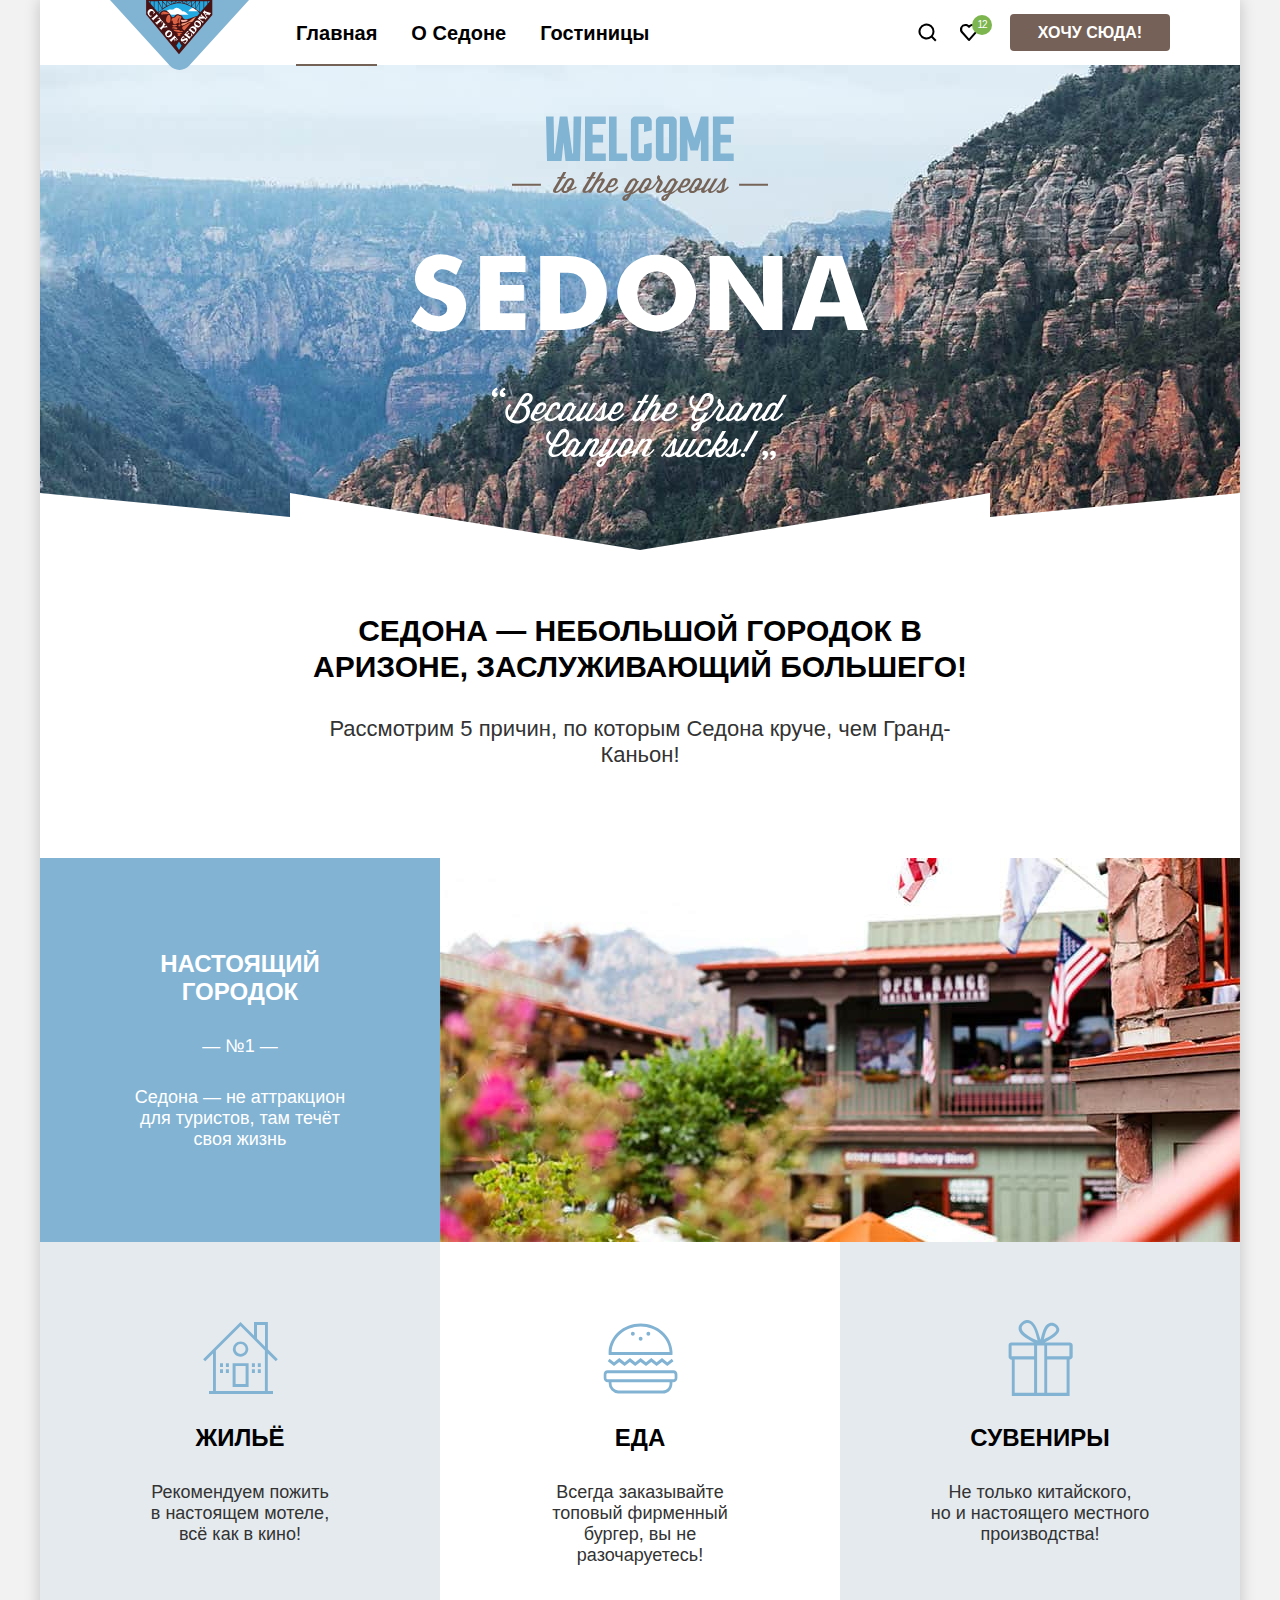
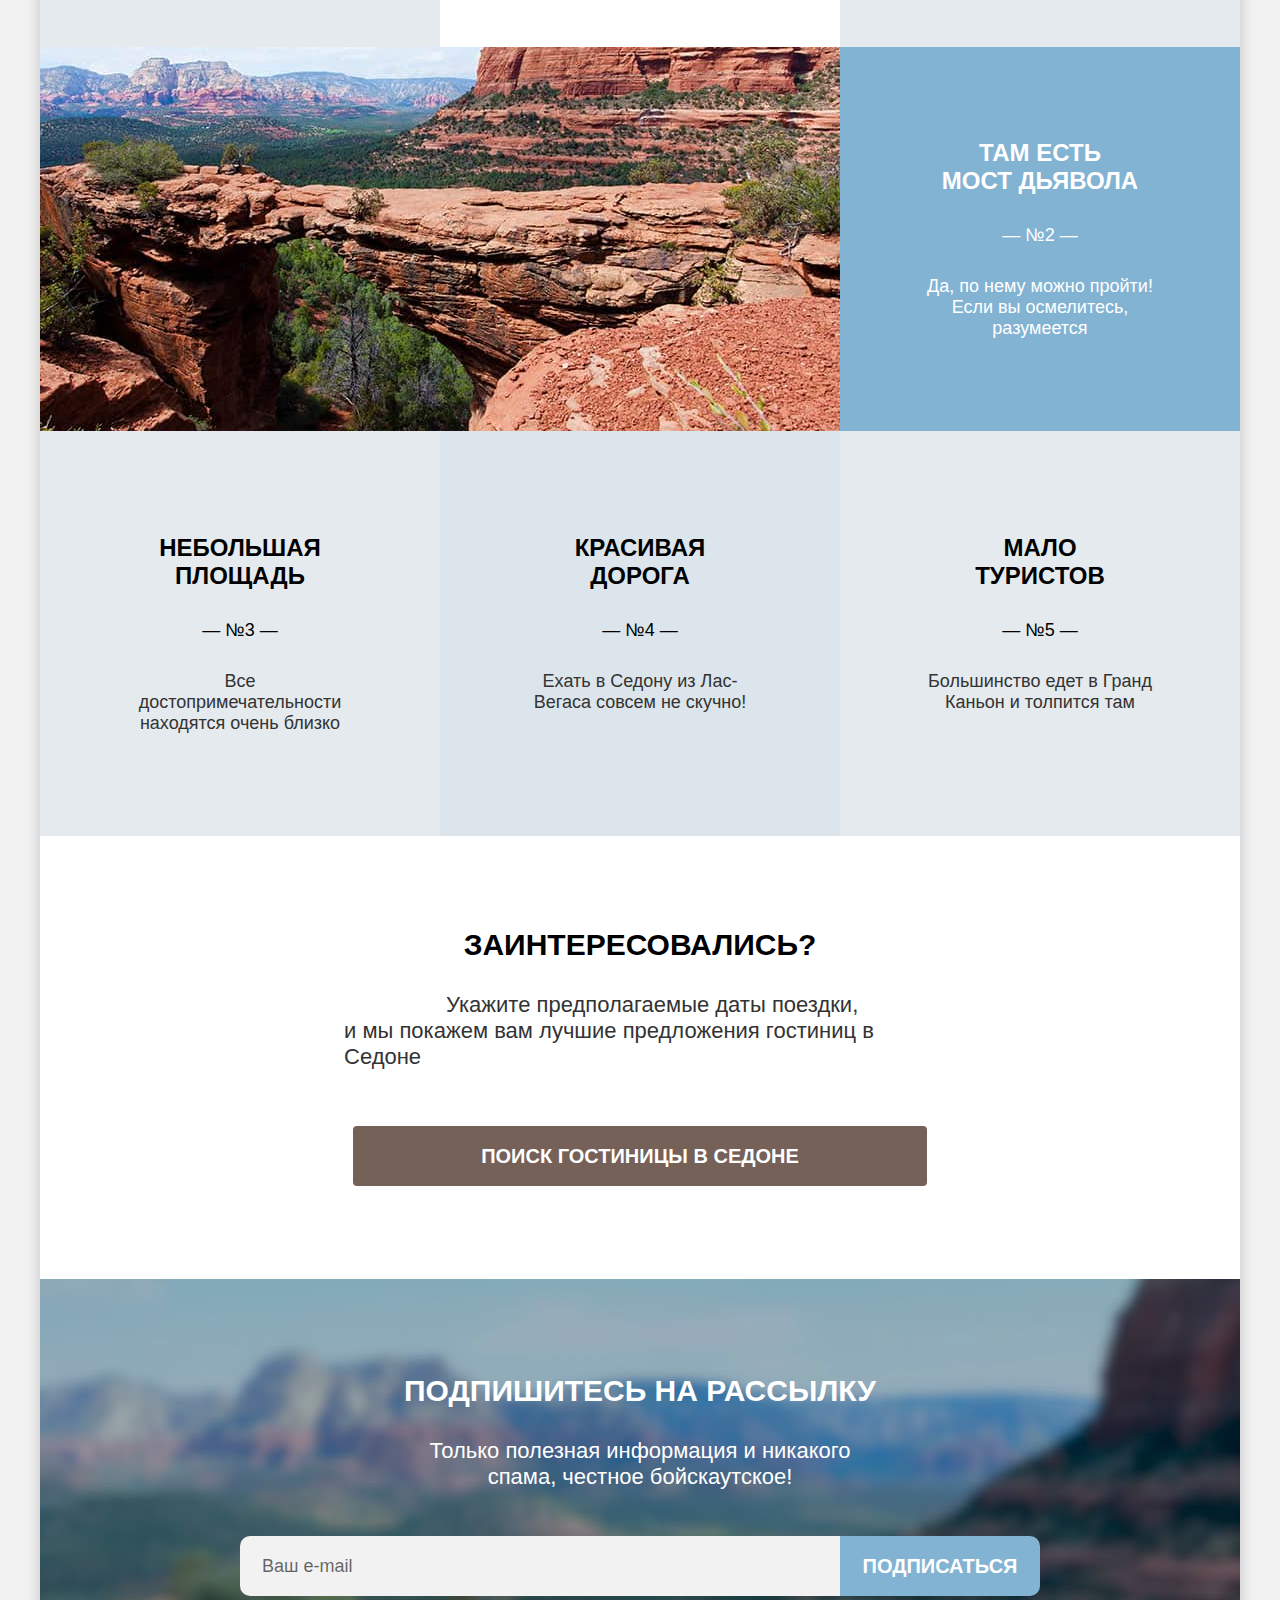
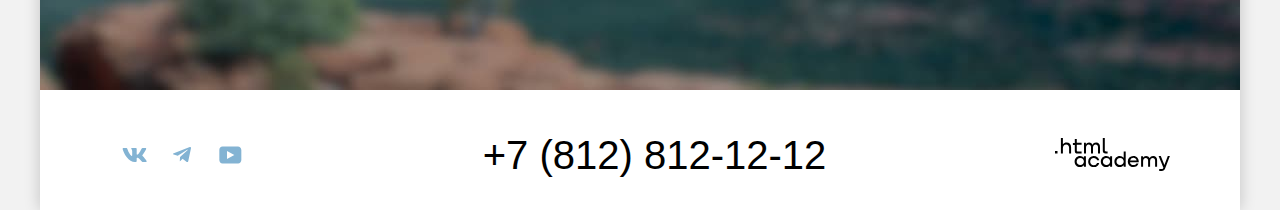
==== commit 58b898cb: "Merge pull request #12 from AlinaMelikhova/master" ====
--- a/index.html
+++ b/index.html
@@ -1,542 +1,369 @@
 <!DOCTYPE html>
 <html lang="ru">
-  <head>
-    <meta charset="utf-8" />
-    <title>HTML Academy: Седона</title>
-    <link rel="stylesheet" href="styles/style.css" />
-    <link
-      rel="icon"
-      type="image/png"
-      sizes="32x32"
-      href="./images/favicon.ico"
-    />
-  </head>
-
-  <body>
-    <div class="size-fix">
-      <header class="page-header">
-        <a class="page-header-logo page-header-logo-current" href="#">
-          <img
-            class="page-header-logo-img"
-            alt="Логотип."
-            src="images/sedona-logo.svg"
-            width="139"
-            height="70"
-          />
-        </a>
-        <nav class="navigation">
-          <ul class="navigation-list">
-            <li class="navigation-item">
-              <a class="navigation-link navigation-link-current" href="#">
-                Главная
-              </a>
-            </li>
-            <li class="navigation-item">
-              <a class="navigation-link" href="#">О Седоне</a>
-            </li>
-            <li class="navigation-item">
-              <a class="navigation-link" href="catalog.html">Гостиницы</a>
-            </li>
-          </ul>
-          <ul class="navigation-list navigation-list-icons">
-            <li class="navigation-icon">
-              <a
-                class="navigation-link-icon navigation-link-icon-search"
-                href="#"
-              >
-                <span class="visually-hidden">Поиск</span>
-              </a>
-            </li>
-            <li class="navigation-icon">
-              <a
-                class="navigation-link-icon navigation-link-icon-favourite"
-                href="#"
-              >
-                <span class="visually-hidden">Избранное</span>
-                <span class="navigation-item favourite-number">12</span>
-              </a>
-            </li>
-            <li class="navigation-icon">
-              <a class="navigation-link-icon" href="#">
-                <span
-                  class="button navigation-button button-small button-brown"
-                >
-                  Хочу сюда!
-                </span>
-              </a>
-            </li>
-          </ul>
-        </nav>
-      </header>
-
-      <main class="main-container main-index">
-        <section class="promo-image">
-          <h1 class="visually-hidden">Сайт города Седона.</h1>
-          <img
-            class="promo-text"
-            src="images/welcome-to-sedona-because-logo.svg"
-            alt="Welcome to the gorgeous Sedona. Because the Grand Canyon sucks!"
-            width="458"
-            height="352"
-          />
-        </section>
-
-        <section class="promo">
-          <div class="promo-container">
-            <p class="promo-title">
-              Седона — небольшой городок в Аризоне, заслуживающий большего!
-            </p>
-            <p class="promo-description">
-              Рассмотрим 5 причин, по которым Седона круче, чем Гранд-Каньон!
-            </p>
+
+<head>
+  <meta charset="utf-8" />
+  <title>HTML Academy: Седона</title>
+  <link rel="stylesheet" href="styles/style.css" />
+  <link rel="icon" type="image/png" sizes="32x32" href="./images/favicon.ico" />
+</head>
+
+<body>
+  <div class="size-fix">
+    <header class="page-header">
+      <a class="page-header-logo page-header-logo-current" href="#">
+        <img class="page-header-logo-img" alt="Логотип." src="images/sedona-logo.svg" width="139" height="70" />
+      </a>
+      <nav class="navigation">
+        <ul class="navigation-list">
+          <li class="navigation-item">
+            <a class="navigation-link navigation-link-current" href="#">
+              Главная
+            </a>
+          </li>
+          <li class="navigation-item">
+            <a class="navigation-link" href="#">О Седоне</a>
+          </li>
+          <li class="navigation-item">
+            <a class="navigation-link" href="catalog.html">Гостиницы</a>
+          </li>
+        </ul>
+        <ul class="navigation-list navigation-list-icons">
+          <li class="navigation-icon">
+            <a class="navigation-link-icon navigation-link-icon-search" href="#">
+              <span class="visually-hidden">Поиск</span>
+            </a>
+          </li>
+          <li class="navigation-icon">
+            <a class="navigation-link-icon navigation-link-icon-favourite" href="#">
+              <span class="visually-hidden">Избранное</span>
+              <span class="navigation-item favourite-number">12</span>
+            </a>
+          </li>
+          <li class="navigation-icon">
+            <a class="navigation-link-icon" href="#">
+              <span class="button navigation-button button-small button-brown">
+                Хочу сюда!
+              </span>
+            </a>
+          </li>
+        </ul>
+      </nav>
+    </header>
+
+    <main class="main-container main-index">
+      <section class="promo-image">
+        <h1 class="visually-hidden">Сайт города Седона.</h1>
+        <img class="promo-text" src="images/welcome-to-sedona-because-logo.svg"
+          alt="Welcome to the gorgeous Sedona. Because the Grand Canyon sucks!" width="458" height="352" />
+      </section>
+
+      <section class="promo">
+        <div class="promo-container">
+          <p class="promo-title">
+            Седона — небольшой городок в Аризоне, заслуживающий большего!
+          </p>
+          <p class="promo-description">
+            Рассмотрим 5 причин, по которым Седона круче, чем Гранд-Каньон!
+          </p>
+        </div>
+
+        <h2 class="visually-hidden">5 причин посетить город Седона</h2>
+        <ul class="advantages-list">
+          <li class="advantages-item advantages-item-big advantages-item-container">
+            <div class="advantages-block advantages-block-with-photo">
+              <h3 class="advantages-title">Настоящий городок</h3>
+              <span class="advantages-number">— №1 —</span>
+              <p class="advantages-description">
+                Седона — не аттракцион для туристов, там течёт своя жизнь
+              </p>
+            </div>
+            <div class="advantages-block-image advantages-block-image-true-towm"></div>
+            <ul class="advantages-list-true-town">
+              <li class="advantages-item">
+                <div
+                  class="advantages-block advantages-block-true-town advantages-block-light-blue advantages-block-accomodation">
+                  <h3 class="advantages-title">Жильё</h3>
+                  <p class="advantages-description">
+                    Рекомендуем пожить в&nbsp;настоящем мотеле,<br />
+                    всё как в кино!
+                  </p>
+                </div>
+              </li>
+              <li class="advantages-item">
+                <div class="advantages-block advantages-block-true-town advantages-block-white advantages-block-food">
+                  <h3 class="advantages-title">Еда</h3>
+                  <p class="advantages-description">
+                    Всегда заказывайте<br />
+                    топовый фирменный бургер, вы не разочаруетесь!
+                  </p>
+                </div>
+              </li>
+              <li class="advantages-item">
+                <div
+                  class="advantages-block advantages-block-true-town advantages-block-light-blue advantages-block-souvenirs">
+                  <h3 class="advantages-title">Сувениры</h3>
+                  <p class="advantages-description">
+                    Не только китайского,<br />
+                    но и настоящего местного производства!
+                  </p>
+                </div>
+              </li>
+            </ul>
+          </li>
+          <li class="advantages-item advantages-item-big">
+            <img class="advantages-block-image" alt="Пейзаж окрестностей Моста Дьявола." src="./images/advantages-2.jpg"
+              width="800" height="384" />
+            <div class="advantages-block advantages-block-with-photo">
+              <h3 class="advantages-title">Там есть <br />мост дьявола</h3>
+              <span class="advantages-number">— №2 —</span>
+              <p class="advantages-description">
+                Да, по нему можно пройти! Если вы осмелитесь, разумеется
+              </p>
+            </div>
+          </li>
+          <li class="advantages-item">
+            <div class="advantages-block advantages-block-light-blue">
+              <h3 class="advantages-title">Небольшая площадь</h3>
+              <span class="advantages-number">— №3 —</span>
+              <p class="advantages-description">
+                Все достопримечательности находятся очень близко
+              </p>
+            </div>
+          </li>
+          <li class="advantages-item">
+            <div class="advantages-block advantages-block-blue">
+              <h3 class="advantages-title">
+                Красивая<br />
+                дорога
+              </h3>
+              <span class="advantages-number">— №4 —</span>
+              <p class="advantages-description">
+                Ехать в Седону из Лас-Вегаса совсем не скучно!
+              </p>
+            </div>
+          </li>
+          <li class="advantages-item">
+            <div class="advantages-block advantages-block-light-blue">
+              <h3 class="advantages-title">Мало <br />туристов</h3>
+              <span class="advantages-number">— №5 —</span>
+              <p class="advantages-description">
+                Большинство едет в Гранд Каньон и толпится там
+              </p>
+            </div>
+          </li>
+        </ul>
+      </section>
+
+      <section class="interested">
+        <div class="interested-container">
+          <h2 class="interested-title">Заинтересовались?</h2>
+          <p class="interested-description">
+            Укажите предполагаемые даты поездки,<br />и мы покажем вам лучшие
+            предложения гостиниц в Седоне
+          </p>
+          <a class="button interested-button button-brown" href="catalog.html">
+            поиск гостиницы в Седоне
+          </a>
+        </div>
+      </section>
+    </main>
+
+    <!-- Футер -->
+
+    <footer class="page-footer">
+      <section class="subscription subscription-page">
+        <div class="subscription-container">
+          <h2 class="sudscription-title">Подпишитесь на рассылку</h2>
+          <p class="subscription-description">
+            Только полезная информация и никакого спама, честное бойскаутское!
+          </p>
+          <form class="subscription-form" action="https://echo.htmlacademy.ru/" method="post">
+            <label class="visually-hidden" for="email">
+              Введите ваш email
+            </label>
+            <input class="subscription-email" type="email" name="email" id="email" placeholder="Ваш e-mail" required />
+
+            <button class="button subscription-button button-blue" type="submit">
+              Подписаться
+            </button>
+          </form>
+        </div>
+      </section>
+
+      <section class="page-footer-bottom">
+        <h2 class="visually-hidden">Контактные данные</h2>
+        <div class="page-footer-navigation">
+          <section class="footer-social">
+            <h2 class="visually-hidden">Ссылки на социальные сети</h2>
+            <ul class="footer-social-list">
+              <li class="footer-social-item">
+                <a class="footer-social-link" href="https://vk.com/htmlacademy">
+                  <svg role="img" aria-label="VK." width="25" height="14" viewBox="0 0 25 14" fill="none"
+                    xmlns="http://www.w3.org/2000/svg">
+                    <path fill-rule="evenodd" clip-rule="evenodd"
+                      d="M24.12.95c.16-.55 0-.95-.8-.95H20.7c-.67 0-.98.35-1.15.73 0 0-1.33 3.2-3.22 5.27-.61.6-.9.8-1.23.8-.16 0-.41-.2-.41-.74V.95c0-.66-.19-.95-.74-.95H9.82c-.42 0-.67.3-.67.6 0 .61.95.76 1.04 2.5v3.8c0 .84-.15.99-.48.99-.9 0-3.06-3.21-4.34-6.89-.25-.71-.5-1-1.18-1H1.57c-.75 0-.9.35-.9.73 0 .68.89 4.07 4.14 8.55 2.17 3.06 5.23 4.72 8 4.72 1.68 0 1.88-.37 1.88-1v-2.32c0-.73.16-.88.7-.88.38 0 1.05.2 2.6 1.67 1.79 1.75 2.08 2.53 3.08 2.53h2.63c.75 0 1.12-.37.9-1.1-.23-.72-1.08-1.77-2.2-3.02-.62-.7-1.54-1.47-1.82-1.86-.39-.49-.28-.7 0-1.14 0 0 3.2-4.43 3.54-5.93Z"
+                      fill="#83B3D3" />
+                  </svg>
+                  <span class="visually-hidden">VK</span>
+                </a>
+              </li>
+              <li class="footer-social-item">
+                <a class="footer-social-link" href="https://t.me/htmlacademy">
+                  <svg role="img" aria-label="Telegram." width="18" height="16" viewBox="0 0 18 16" fill="none"
+                    xmlns="http://www.w3.org/2000/svg">
+                    <path
+                      d="M16.79.1.84 6.25c-1.09.43-1.08 1.04-.2 1.31l4.1 1.28 9.47-5.98c.44-.27.85-.12.52.18L7.05 9.96l-.28 4.22c.41 0 .6-.19.83-.41l1.99-1.93 4.13 3.05c.77.42 1.31.2 1.5-.7l2.72-12.8c.28-1.12-.43-1.62-1.16-1.3Z"
+                      fill="#83B3D3" />
+                  </svg>
+                  <span class="visually-hidden">Telegram</span>
+                </a>
+              </li>
+              <li class="footer-social-item">
+                <a class="footer-social-link" href="https://www.youtube.com/user/htmlacademyru">
+                  <svg role="img" aria-label="Youtube." width="23" height="18" viewBox="0 0 23 18" fill="none"
+                    xmlns="http://www.w3.org/2000/svg">
+                    <path
+                      d="M18.9402 0.5H3.50738C1.64668 0.5 0.333252 2.09375 0.333252 3.9V13.9937C0.333252 15.9062 1.64668 17.5 3.50738 17.5H19.1591C20.8009 17.5 22.3333 15.9063 22.3333 14.1V3.9C22.1143 2.09375 20.8009 0.5 18.9402 0.5ZM7.99494 13.0375V4.9625L15.3283 9L7.99494 13.0375Z"
+                      fill="#83B3D3" />
+                  </svg>
+                  <span class="visually-hidden">YouTube</span>
+                </a>
+              </li>
+            </ul>
+          </section>
+
+          <section class="phone">
+            <h2 class="visually-hidden">Телефон</h2>
+            <a class="phone-link" href="tel:+78128121212">
+              +7 (812) 812-12-12
+            </a>
+          </section>
+
+          <section class="copyright">
+            <h2 class="visually-hidden">Кем сделан сайт</h2>
+            <a class="copyright-link" href="https://htmlacademy.ru/">
+              <svg class="copyright-icon" role="img" aria-label="HTML Academy." width="115" height="33" fill="none"
+                aria-hidden="true" focusable="false" xmlns="http://www.w3.org/2000/svg">
+                <path
+                  d="M0 12.9v2.6h2.5v-2.6H0ZM11.6 4.5c-1.6 0-2.8.7-3.6 1.7h-.1V0h-2v15.5h2v-5.3c0-2.1 1.3-3.6 3.3-3.6 1.8 0 2.9 1.4 2.9 3.2v5.7h2V9.4c.1-3-1.8-4.9-4.5-4.9ZM26.6 4.8h-4.8V1.1h-2v3.8h-1.9v2h1.9v6c0 1.7 1 2.7 2.7 2.7h4.1v-2h-3.7c-.7 0-1.1-.4-1.1-1.1V6.8h4.8v-2ZM41.1 4.6c-1.6 0-2.9.8-3.5 2.1h-.1a3.7 3.7 0 0 0-3.4-2.1c-1.4 0-2.5.8-3.1 1.8h-.1V4.8H29v10.6h2V10c0-2 1-3.5 2.6-3.5 1.5 0 2.4 1 2.4 2.6v6.3h2V9.8c0-2.4 1.4-3.3 2.6-3.3 1.5 0 2.4 1 2.4 2.6v6.3h2V8.9c.1-2.5-1.4-4.3-3.9-4.3ZM47.8 12.7c0 1.7 1 2.7 2.8 2.7h2v-2h-1.7c-.7 0-1.1-.4-1.1-1.1V0h-2v12.7ZM28.9 19.7a4.9 4.9 0 0 0-3.9-1.8c-3.1 0-5.4 2.3-5.4 5.6s2.3 5.6 5.4 5.6c1.8 0 3-.8 3.8-1.9h.1v1.6h2V18.2h-2v1.5Zm-3.6 7.4a3.5 3.5 0 0 1-3.6-3.6c0-2 1.4-3.6 3.6-3.6s3.6 1.6 3.6 3.6c0 1.9-1.4 3.6-3.6 3.6ZM44.2 22c-.5-2.4-2.6-4.1-5.4-4.1a5.4 5.4 0 0 0-5.6 5.6c0 3.1 2.2 5.6 5.6 5.6 2.8 0 4.9-1.8 5.4-4.2h-2.1a3.4 3.4 0 0 1-3.3 2.3 3.5 3.5 0 0 1-3.6-3.6c0-2 1.4-3.6 3.6-3.6 1.6 0 2.8 1 3.3 2.2h2.1V22ZM55.1 19.7a4.9 4.9 0 0 0-3.9-1.8c-3.1 0-5.4 2.3-5.4 5.6s2.3 5.6 5.4 5.6c1.8 0 3-.8 3.8-1.9h.1v1.6h2V18.2h-2v1.5Zm-3.6 7.4a3.5 3.5 0 0 1-3.6-3.6c0-2 1.4-3.6 3.6-3.6s3.6 1.6 3.6 3.6c0 1.9-1.5 3.6-3.6 3.6ZM68.7 19.8a5 5 0 0 0-3.9-1.9c-3.1 0-5.4 2.3-5.4 5.6s2.2 5.6 5.4 5.6c1.7 0 3-.8 3.8-1.8h.1v1.5h2V13.4h-2v6.4Zm-3.6 7.3a3.5 3.5 0 0 1-3.6-3.6c0-2 1.4-3.6 3.6-3.6s3.6 1.6 3.6 3.6c-.1 2-1.5 3.6-3.6 3.6ZM78.3 17.9a5.4 5.4 0 0 0-5.5 5.6c0 3 2.1 5.6 5.5 5.6 2.5 0 4.5-1.3 5.2-3.6h-2.1c-.5 1-1.6 1.6-3 1.6-1.9 0-3.3-1.3-3.4-2.9h8.8c.2-3.6-2-6.3-5.5-6.3Zm0 1.9c1.7 0 3 1 3.3 2.6h-6.5a3.2 3.2 0 0 1 3.2-2.6ZM98.2 17.9a4 4 0 0 0-3.6 2h-.1c-.6-1.2-1.8-2-3.4-2-1.4 0-2.5.7-3.1 1.8v-1.5h-1.9v10.6h2v-5.4c0-2 1-3.4 2.6-3.5 1.5 0 2.4 1 2.4 2.6v6.3h2v-5.6c0-2.4 1.4-3.3 2.6-3.3 1.5 0 2.4 1 2.4 2.6v6.3h2v-6.5c.1-2.6-1.4-4.4-3.9-4.4ZM109.4 27l-3.6-8.9h-2.2l4.8 11.6c-.3.9-.7 1.2-1.7 1.2h-2.5v2h2.5c1.8 0 2.8-.8 3.5-2.6l4.7-12.2h-2.1l-3.4 8.9Z"
+                  fill="#000" />
+              </svg>
+              <span class="visually-hidden">HTML Academy</span>
+            </a>
+          </section>
+        </div>
+      </section>
+    </footer>
+  </div>
+
+  <!-- Модальное окно -->
+
+  <div class="modal-container modal-container-close">
+    <div class="modal modal-search">
+      <button class="modal-close-button" type="button">
+        <span class="visually-hidden">Закрыть</span>
+        <svg class="close-button-cross" role="img" aria-label="Закрыть." viewBox="0 0 13 13" fill="none"
+          xmlns="http://www.w3.org/2000/svg">
+          <path d="M13 1.2 11.8 0 6.5 5.3 1.2 0 0 1.2l5.3 5.3L0 11.8 1.2 13l5.3-5.3 5.3 5.3 1.2-1.2-5.3-5.3L13 1.2Z"
+            fill="#000" />
+        </svg>
+      </button>
+      <section class="modal-content">
+        <h2 class="modal-title">поиск гостиницы в седоне</h2>
+
+        <form class="search-form" action="https://echo.htmlacademy.ru/" method="get">
+          <div class="field-group">
+            <label class="modal-label" for="search-checkin">
+              Дата Заезда:
+            </label>
+            <div class="modal-field-wrapper">
+              <input class="search-form-field search-form-field-date" type="text" id="search-checkin"
+                name="search-checkin" placeholder="27 апреля 2020" required />
+              <span class="modal-message modal-warning">
+                Мы не можем отправить вас в прошлое.
+              </span>
+            </div>
           </div>
-
-          <h2 class="visually-hidden">5 причин посетить город Седона</h2>
-          <ul class="advantages-list">
-            <li
-              class="advantages-item advantages-item-big advantages-item-container"
-            >
-              <div class="advantages-block advantages-block-with-photo">
-                <h3 class="advantages-title">Настоящий городок</h3>
-                <span class="advantages-number">— №1 —</span>
-                <p class="advantages-description">
-                  Седона — не аттракцион для туристов, там течёт своя жизнь
-                </p>
+          <div class="field-group">
+            <label class="modal-label" for="search-checkout">
+              Дата Выезда:
+            </label>
+            <div class="modal-field-wrapper">
+              <input class="search-form-field search-form-field-date" type="text" id="search-checkout"
+                name="search-checkout" placeholder="1 сентября 2021" required />
+              <span class="modal-message">
+                На эти даты есть свободные номера. Пока есть.
+              </span>
+            </div>
+          </div>
+          <div class="field-group-number-wrapper">
+            <div class="field-group">
+              <label class="modal-label" for="search-adults">Взрослые:</label>
+              <div class="input-number-wrapper">
+                <button class="input-number-button input-number-button-minus" type="button">
+                  <span class="search-form-svg-wrapper">
+                    <svg class="search-form-svg" role="img" aria-label="Минус." viewBox="0 0 13 1" fill="none"
+                      xmlns="http://www.w3.org/2000/svg">
+                      <path d="M0 0v1h13V0H0Z" fill="#000" />
+                    </svg>
+                  </span>
+                </button>
+                <input class="search-form-field search-form-field-number" type="number" id="search-adults"
+                  name="search-adults" placeholder="2" min="1" required />
+                <button class="input-number-button input-number-button-plus" type="button">
+                  <span class="search-form-svg-wrapper">
+                    <svg class="search-form-svg" role="img" aria-label="Плюс." viewBox="0 0 13 13" fill="none"
+                      xmlns="http://www.w3.org/2000/svg">
+                      <path d="M13 6H7V0H6v6H0v1h6v6h1V7h6V6Z" fill="#000" />
+                    </svg>
+                  </span>
+                </button>
               </div>
-              <div
-                class="advantages-block-image advantages-block-image-true-towm"
-              ></div>
-              <ul class="advantages-list-true-town">
-                <li class="advantages-item">
-                  <div
-                    class="advantages-block advantages-block-true-town advantages-block-light-blue advantages-block-accomodation"
-                  >
-                    <h3 class="advantages-title">Жильё</h3>
-                    <p class="advantages-description">
-                      Рекомендуем пожить в&nbsp;настоящем мотеле,<br />
-                      всё как в кино!
-                    </p>
-                  </div>
-                </li>
-                <li class="advantages-item">
-                  <div
-                    class="advantages-block advantages-block-true-town advantages-block-white advantages-block-food"
-                  >
-                    <h3 class="advantages-title">Еда</h3>
-                    <p class="advantages-description">
-                      Всегда заказывайте<br />
-                      топовый фирменный бургер, вы не разочаруетесь!
-                    </p>
-                  </div>
-                </li>
-                <li class="advantages-item">
-                  <div
-                    class="advantages-block advantages-block-true-town advantages-block-light-blue advantages-block-souvenirs"
-                  >
-                    <h3 class="advantages-title">Сувениры</h3>
-                    <p class="advantages-description">
-                      Не только китайского,<br />
-                      но и настоящего местного производства!
-                    </p>
-                  </div>
-                </li>
-              </ul>
-            </li>
-            <li class="advantages-item advantages-item-big">
-              <img
-                class="advantages-block-image"
-                alt="Пейзаж окрестностей Моста Дьявола."
-                src="./images/advantages-2.jpg"
-                width="800"
-                height="384"
-              />
-              <div class="advantages-block advantages-block-with-photo">
-                <h3 class="advantages-title">Там есть <br />мост дьявола</h3>
-                <span class="advantages-number">— №2 —</span>
-                <p class="advantages-description">
-                  Да, по нему можно пройти! Если вы осмелитесь, разумеется
-                </p>
-              </div>
-            </li>
-            <li class="advantages-item">
-              <div class="advantages-block advantages-block-light-blue">
-                <h3 class="advantages-title">Небольшая площадь</h3>
-                <span class="advantages-number">— №3 —</span>
-                <p class="advantages-description">
-                  Все достопримечательности находятся очень близко
-                </p>
-              </div>
-            </li>
-            <li class="advantages-item">
-              <div class="advantages-block advantages-block-blue">
-                <h3 class="advantages-title">
-                  Красивая<br />
-                  дорога
-                </h3>
-                <span class="advantages-number">— №4 —</span>
-                <p class="advantages-description">
-                  Ехать в Седону из Лас-Вегаса совсем не скучно!
-                </p>
-              </div>
-            </li>
-            <li class="advantages-item">
-              <div class="advantages-block advantages-block-light-blue">
-                <h3 class="advantages-title">Мало <br />туристов</h3>
-                <span class="advantages-number">— №5 —</span>
-                <p class="advantages-description">
-                  Большинство едет в Гранд Каньон и толпится там
-                </p>
-              </div>
-            </li>
-          </ul>
-        </section>
-
-        <section class="interested">
-          <div class="interested-container">
-            <h2 class="interested-title">Заинтересовались?</h2>
-            <p class="interested-description">
-              Укажите предполагаемые даты поездки,<br />и мы покажем вам лучшие
-              предложения гостиниц в Седоне
-            </p>
-            <a
-              class="button interested-button button-brown"
-              href="catalog.html"
-            >
-              поиск гостиницы в Седоне
-            </a>
-          </div>
-        </section>
-      </main>
-
-      <!-- Футер -->
-
-      <footer class="page-footer">
-        <section class="subscription subscription-page">
-          <div class="subscription-container">
-            <h2 class="sudscription-title">Подпишитесь на рассылку</h2>
-            <p class="subscription-description">
-              Только полезная информация и никакого спама, честное бойскаутское!
-            </p>
-            <form
-              class="subscription-form"
-              action="https://echo.htmlacademy.ru/"
-              method="post"
-            >
-              <label class="visually-hidden" for="email">
-                Введите ваш email
-              </label>
-              <input
-                class="subscription-email"
-                type="email"
-                name="email"
-                id="email"
-                placeholder="Ваш e-mail"
-                required
-              />
-
-              <button
-                class="button subscription-button button-blue"
-                type="submit"
-              >
-                Подписаться
-              </button>
-            </form>
-          </div>
-        </section>
-
-        <section class="page-footer-bottom">
-          <h2 class="visually-hidden">Контактные данные</h2>
-          <div class="page-footer-navigation">
-            <section class="footer-social">
-              <h2 class="visually-hidden">Ссылки на социальные сети</h2>
-              <ul class="footer-social-list">
-                <li class="footer-social-item">
-                  <a
-                    class="footer-social-link"
-                    href="https://vk.com/htmlacademy"
-                  >
-                    <svg
-                      role="img"
-                      aria-label="VK"
-                      width="25"
-                      height="14"
-                      viewBox="0 0 25 14"
-                      fill="none"
-                      xmlns="http://www.w3.org/2000/svg"
-                    >
-                      <path
-                        fill-rule="evenodd"
-                        clip-rule="evenodd"
-                        d="M24.12.95c.16-.55 0-.95-.8-.95H20.7c-.67 0-.98.35-1.15.73 0 0-1.33 3.2-3.22 5.27-.61.6-.9.8-1.23.8-.16 0-.41-.2-.41-.74V.95c0-.66-.19-.95-.74-.95H9.82c-.42 0-.67.3-.67.6 0 .61.95.76 1.04 2.5v3.8c0 .84-.15.99-.48.99-.9 0-3.06-3.21-4.34-6.89-.25-.71-.5-1-1.18-1H1.57c-.75 0-.9.35-.9.73 0 .68.89 4.07 4.14 8.55 2.17 3.06 5.23 4.72 8 4.72 1.68 0 1.88-.37 1.88-1v-2.32c0-.73.16-.88.7-.88.38 0 1.05.2 2.6 1.67 1.79 1.75 2.08 2.53 3.08 2.53h2.63c.75 0 1.12-.37.9-1.1-.23-.72-1.08-1.77-2.2-3.02-.62-.7-1.54-1.47-1.82-1.86-.39-.49-.28-.7 0-1.14 0 0 3.2-4.43 3.54-5.93Z"
-                        fill="#83B3D3"
-                      />
-                    </svg>
-                    <span class="visually-hidden">VK</span>
-                  </a>
-                </li>
-                <li class="footer-social-item">
-                  <a class="footer-social-link" href="https://t.me/htmlacademy">
-                    <svg
-                      role="img"
-                      aria-label="Telegram"
-                      width="18"
-                      height="16"
-                      viewBox="0 0 18 16"
-                      fill="none"
-                      xmlns="http://www.w3.org/2000/svg"
-                    >
-                      <path
-                        d="M16.79.1.84 6.25c-1.09.43-1.08 1.04-.2 1.31l4.1 1.28 9.47-5.98c.44-.27.85-.12.52.18L7.05 9.96l-.28 4.22c.41 0 .6-.19.83-.41l1.99-1.93 4.13 3.05c.77.42 1.31.2 1.5-.7l2.72-12.8c.28-1.12-.43-1.62-1.16-1.3Z"
-                        fill="#83B3D3"
-                      />
-                    </svg>
-                    <span class="visually-hidden">Telegram</span>
-                  </a>
-                </li>
-                <li class="footer-social-item">
-                  <a
-                    class="footer-social-link"
-                    href="https://www.youtube.com/user/htmlacademyru"
-                  >
-                    <svg
-                      role="img"
-                      aria-label="Youtube"
-                      width="23"
-                      height="18"
-                      viewBox="0 0 23 18"
-                      fill="none"
-                      xmlns="http://www.w3.org/2000/svg"
-                    >
-                      <path
-                        d="M18.9402 0.5H3.50738C1.64668 0.5 0.333252 2.09375 0.333252 3.9V13.9937C0.333252 15.9062 1.64668 17.5 3.50738 17.5H19.1591C20.8009 17.5 22.3333 15.9063 22.3333 14.1V3.9C22.1143 2.09375 20.8009 0.5 18.9402 0.5ZM7.99494 13.0375V4.9625L15.3283 9L7.99494 13.0375Z"
-                        fill="#83B3D3"
-                      />
-                    </svg>
-                    <span class="visually-hidden">YouTube</span>
-                  </a>
-                </li>
-              </ul>
-            </section>
-
-            <section class="phone">
-              <h2 class="visually-hidden">Телефон</h2>
-              <a class="phone-link" href="tel:+78128121212">
-                +7 (812) 812-12-12
-              </a>
-            </section>
-
-            <section class="copyright">
-              <h2 class="visually-hidden">Кем сделан сайт</h2>
-              <a class="copyright-link" href="https://htmlacademy.ru/">
-                <svg
-                  class="copyright-icon"
-                  role="img"
-                  aria-label="HTML Academy"
-                  width="115"
-                  height="33"
-                  fill="none"
-                  aria-hidden="true"
-                  focusable="false"
-                  xmlns="http://www.w3.org/2000/svg"
-                >
-                  <path
-                    d="M0 12.9v2.6h2.5v-2.6H0ZM11.6 4.5c-1.6 0-2.8.7-3.6 1.7h-.1V0h-2v15.5h2v-5.3c0-2.1 1.3-3.6 3.3-3.6 1.8 0 2.9 1.4 2.9 3.2v5.7h2V9.4c.1-3-1.8-4.9-4.5-4.9ZM26.6 4.8h-4.8V1.1h-2v3.8h-1.9v2h1.9v6c0 1.7 1 2.7 2.7 2.7h4.1v-2h-3.7c-.7 0-1.1-.4-1.1-1.1V6.8h4.8v-2ZM41.1 4.6c-1.6 0-2.9.8-3.5 2.1h-.1a3.7 3.7 0 0 0-3.4-2.1c-1.4 0-2.5.8-3.1 1.8h-.1V4.8H29v10.6h2V10c0-2 1-3.5 2.6-3.5 1.5 0 2.4 1 2.4 2.6v6.3h2V9.8c0-2.4 1.4-3.3 2.6-3.3 1.5 0 2.4 1 2.4 2.6v6.3h2V8.9c.1-2.5-1.4-4.3-3.9-4.3ZM47.8 12.7c0 1.7 1 2.7 2.8 2.7h2v-2h-1.7c-.7 0-1.1-.4-1.1-1.1V0h-2v12.7ZM28.9 19.7a4.9 4.9 0 0 0-3.9-1.8c-3.1 0-5.4 2.3-5.4 5.6s2.3 5.6 5.4 5.6c1.8 0 3-.8 3.8-1.9h.1v1.6h2V18.2h-2v1.5Zm-3.6 7.4a3.5 3.5 0 0 1-3.6-3.6c0-2 1.4-3.6 3.6-3.6s3.6 1.6 3.6 3.6c0 1.9-1.4 3.6-3.6 3.6ZM44.2 22c-.5-2.4-2.6-4.1-5.4-4.1a5.4 5.4 0 0 0-5.6 5.6c0 3.1 2.2 5.6 5.6 5.6 2.8 0 4.9-1.8 5.4-4.2h-2.1a3.4 3.4 0 0 1-3.3 2.3 3.5 3.5 0 0 1-3.6-3.6c0-2 1.4-3.6 3.6-3.6 1.6 0 2.8 1 3.3 2.2h2.1V22ZM55.1 19.7a4.9 4.9 0 0 0-3.9-1.8c-3.1 0-5.4 2.3-5.4 5.6s2.3 5.6 5.4 5.6c1.8 0 3-.8 3.8-1.9h.1v1.6h2V18.2h-2v1.5Zm-3.6 7.4a3.5 3.5 0 0 1-3.6-3.6c0-2 1.4-3.6 3.6-3.6s3.6 1.6 3.6 3.6c0 1.9-1.5 3.6-3.6 3.6ZM68.7 19.8a5 5 0 0 0-3.9-1.9c-3.1 0-5.4 2.3-5.4 5.6s2.2 5.6 5.4 5.6c1.7 0 3-.8 3.8-1.8h.1v1.5h2V13.4h-2v6.4Zm-3.6 7.3a3.5 3.5 0 0 1-3.6-3.6c0-2 1.4-3.6 3.6-3.6s3.6 1.6 3.6 3.6c-.1 2-1.5 3.6-3.6 3.6ZM78.3 17.9a5.4 5.4 0 0 0-5.5 5.6c0 3 2.1 5.6 5.5 5.6 2.5 0 4.5-1.3 5.2-3.6h-2.1c-.5 1-1.6 1.6-3 1.6-1.9 0-3.3-1.3-3.4-2.9h8.8c.2-3.6-2-6.3-5.5-6.3Zm0 1.9c1.7 0 3 1 3.3 2.6h-6.5a3.2 3.2 0 0 1 3.2-2.6ZM98.2 17.9a4 4 0 0 0-3.6 2h-.1c-.6-1.2-1.8-2-3.4-2-1.4 0-2.5.7-3.1 1.8v-1.5h-1.9v10.6h2v-5.4c0-2 1-3.4 2.6-3.5 1.5 0 2.4 1 2.4 2.6v6.3h2v-5.6c0-2.4 1.4-3.3 2.6-3.3 1.5 0 2.4 1 2.4 2.6v6.3h2v-6.5c.1-2.6-1.4-4.4-3.9-4.4ZM109.4 27l-3.6-8.9h-2.2l4.8 11.6c-.3.9-.7 1.2-1.7 1.2h-2.5v2h2.5c1.8 0 2.8-.8 3.5-2.6l4.7-12.2h-2.1l-3.4 8.9Z"
-                    fill="#000"
-                  />
-                </svg>
-                <span class="visually-hidden">HTML Academy</span>
-              </a>
-            </section>
-          </div>
-        </section>
-      </footer>
-    </div>
-
-    <!-- Модальное окно -->
-
-    <div class="modal-container modal-container-close">
-      <div class="modal modal-search">
-        <button class="modal-close-button" type="button">
-          <span class="visually-hidden">Закрыть</span>
-          <svg
-            class="close-button-cross"
-            role="img"
-            aria-label="Закрыть"
-            viewBox="0 0 13 13"
-            fill="none"
-            xmlns="http://www.w3.org/2000/svg"
-          >
-            <path
-              d="M13 1.2 11.8 0 6.5 5.3 1.2 0 0 1.2l5.3 5.3L0 11.8 1.2 13l5.3-5.3 5.3 5.3 1.2-1.2-5.3-5.3L13 1.2Z"
-              fill="#000"
-            />
-          </svg>
-        </button>
-        <section class="modal-content">
-          <h2 class="modal-title">поиск гостиницы в седоне</h2>
-
-          <form
-            class="search-form"
-            action="https://echo.htmlacademy.ru/"
-            method="get"
-          >
+            </div>
             <div class="field-group">
-              <label class="modal-label" for="search-checkin">
-                Дата Заезда:
-              </label>
-              <div class="modal-field-wrapper">
-                <input
-                  class="search-form-field search-form-field-date"
-                  type="text"
-                  id="search-checkin"
-                  name="search-checkin"
-                  placeholder="Укажите дату"
-                  value="27 апреля 2020"
-                  required
-                />
-                <span class="modal-message modal-warning">
-                  Мы не можем отправить вас в прошлое.
+              <div class="modal-label modal-label-with-information">
+                <label for="search-kids"> Дети: </label>
+                <span class="tooltip">
+                  <button class="modal-information" type="button" aria-labelledby="tooltip-label"></button>
+                  <span class="tooltip-text" role="tooltip" id="tooltip-label">Укажите количество детей, которые будут с
+                    вами, возраст
+                    которых от 6 до 18 лет. Дети до 6 лет размещаются
+                    бесплатно.
+                  </span>
                 </span>
               </div>
-            </div>
-            <div class="field-group">
-              <label class="modal-label" for="search-checkout">
-                Дата Выезда:
-              </label>
-              <div class="modal-field-wrapper">
-                <input
-                  class="search-form-field search-form-field-date"
-                  type="text"
-                  id="search-checkout"
-                  name="search-checkout"
-                  placeholder="Укажите дату"
-                  value="1 сентября 2021"
-                  required
-                />
-                <span class="modal-message">
-                  На эти даты есть свободные номера. Пока есть.
-                </span>
+
+              <div class="input-number-wrapper">
+                <button class="input-number-button input-number-button-minus" type="button">
+                  <span class="search-form-svg-wrapper">
+                    <svg class="search-form-svg" role="img" aria-label="Минус." viewBox="0 0 13 1" fill="none"
+                      xmlns="http://www.w3.org/2000/svg">
+                      <path d="M0 0v1h13V0H0Z" fill="#000" />
+                    </svg>
+                  </span>
+                </button>
+                <input class="search-form-field search-form-field-number" type="number" id="search-kids"
+                  name="search-kids" placeholder="1" min="0" />
+                <button class="input-number-button input-number-button-plus" type="button">
+                  <span class="search-form-svg-wrapper">
+                    <svg class="search-form-svg" role="img" aria-label="Плюс." viewBox="0 0 13 13" fill="none"
+                      xmlns="http://www.w3.org/2000/svg">
+                      <path d="M13 6H7V0H6v6H0v1h6v6h1V7h6V6Z" fill="#000" />
+                    </svg>
+                  </span>
+                </button>
               </div>
             </div>
-            <div class="field-group-number-wrapper">
-              <div class="field-group">
-                <label class="modal-label" for="search-adults">Взрослые:</label>
-                <div class="input-number-wrapper">
-                  <button
-                    class="input-number-button input-number-button-minus"
-                    type="button"
-                  >
-                    <span class="search-form-svg-wrapper">
-                      <svg
-                        class="search-form-svg"
-                        role="img"
-                        aria-label="Минус"
-                        viewBox="0 0 13 1"
-                        fill="none"
-                        xmlns="http://www.w3.org/2000/svg"
-                      >
-                        <path d="M0 0v1h13V0H0Z" fill="#000" />
-                      </svg>
-                    </span>
-                  </button>
-                  <input
-                    class="search-form-field search-form-field-number"
-                    type="number"
-                    id="search-adults"
-                    name="search-adults"
-                    placeholder="2"
-                    min="1"
-                    required
-                  />
-                  <button
-                    class="input-number-button input-number-button-plus"
-                    type="button"
-                  >
-                    <span class="search-form-svg-wrapper">
-                      <svg
-                        class="search-form-svg"
-                        role="img"
-                        aria-label="Плюс"
-                        viewBox="0 0 13 13"
-                        fill="none"
-                        xmlns="http://www.w3.org/2000/svg"
-                      >
-                        <path d="M13 6H7V0H6v6H0v1h6v6h1V7h6V6Z" fill="#000" />
-                      </svg>
-                    </span>
-                  </button>
-                </div>
-              </div>
-              <div class="field-group">
-                <div class="modal-label modal-label-with-information">
-                  <label for="search-kids"> Дети: </label>
-                  <span class="tooltip">
-                    <button
-                      class="modal-information"
-                      type="button"
-                      aria-labelledby="tooltip-label"
-                    ></button>
-                    <span class="tooltip-text" role="tooltip" id="tooltip-label"
-                      >Укажите количество детей, которые будут с вами, возраст
-                      которых от 6 до 18 лет. Дети до 6 лет размещаются
-                      бесплатно.
-                    </span>
-                  </span>
-                </div>
-
-                <div class="input-number-wrapper">
-                  <button
-                    class="input-number-button input-number-button-minus"
-                    type="button"
-                  >
-                    <span class="search-form-svg-wrapper">
-                      <svg
-                        class="search-form-svg"
-                        role="img"
-                        aria-label="Минус"
-                        viewBox="0 0 13 1"
-                        fill="none"
-                        xmlns="http://www.w3.org/2000/svg"
-                      >
-                        <path d="M0 0v1h13V0H0Z" fill="#000" />
-                      </svg>
-                    </span>
-                  </button>
-                  <input
-                    class="search-form-field search-form-field-number"
-                    type="number"
-                    id="search-kids"
-                    name="search-kids"
-                    placeholder="1"
-                    min="0"
-                  />
-                  <button
-                    class="input-number-button input-number-button-plus"
-                    type="button"
-                  >
-                    <span class="search-form-svg-wrapper">
-                      <svg
-                        class="search-form-svg"
-                        role="img"
-                        aria-label="Плюс"
-                        viewBox="0 0 13 13"
-                        fill="none"
-                        xmlns="http://www.w3.org/2000/svg"
-                      >
-                        <path d="M13 6H7V0H6v6H0v1h6v6h1V7h6V6Z" fill="#000" />
-                      </svg>
-                    </span>
-                  </button>
-                </div>
-              </div>
-            </div>
-            <button class="button button-blue search-form-button" type="submit">
-              найти
-            </button>
-          </form>
-        </section>
-      </div>
+          </div>
+          <button class="button button-blue search-form-button" type="submit">
+            найти
+          </button>
+        </form>
+      </section>
     </div>
-    <script src="./script/script.js"></script>
-  </body>
+  </div>
+  <script src="./script/script.js"></script>
+</body>
+
 </html>
--- a/styles/style.css
+++ b/styles/style.css
@@ -223,6 +223,7 @@
   left: 17px;
   right: 17px;
   top: 64px;
+  z-index: 2;
 }
 
 .navigation-link {
@@ -875,19 +876,19 @@
   margin-right: 10px;
 }
 
-.breadcrumbs-link:hover,
-.breadcrumbs-link:hover path {
+.breadcrumbs-item:not(:last-child):hover,
+.breadcrumbs-item:not(:last-child):hover path {
   color: rgba(255, 255, 255, 0.6);
   fill: rgba(255, 255, 255, 0.6);
 }
 
-.breadcrumbs-link:active,
-.breadcrumbs-link:active path {
+.breadcrumbs-item:not(:last-child):active,
+.breadcrumbs-item:not(:last-child):active path {
   color: rgba(255, 255, 255, 0.3);
   fill: rgba(255, 255, 255, 0.3);
 }
 
-.breadcrumbs-link:focus {
+.breadcrumbs-item:focus {
   outline: none;
 }
 
@@ -1726,11 +1727,11 @@
 }
 
 .search-form-field::-webkit-input-placeholder {
-  color: rgba(0, 0, 0, 0.6);
+  color: #000000;
 }
 
 .search-form-field::-moz-placeholder {
-  color: rgba(0, 0, 0, 0.6);
+  color: #000000;
 }
 
 .search-form-field-date {
